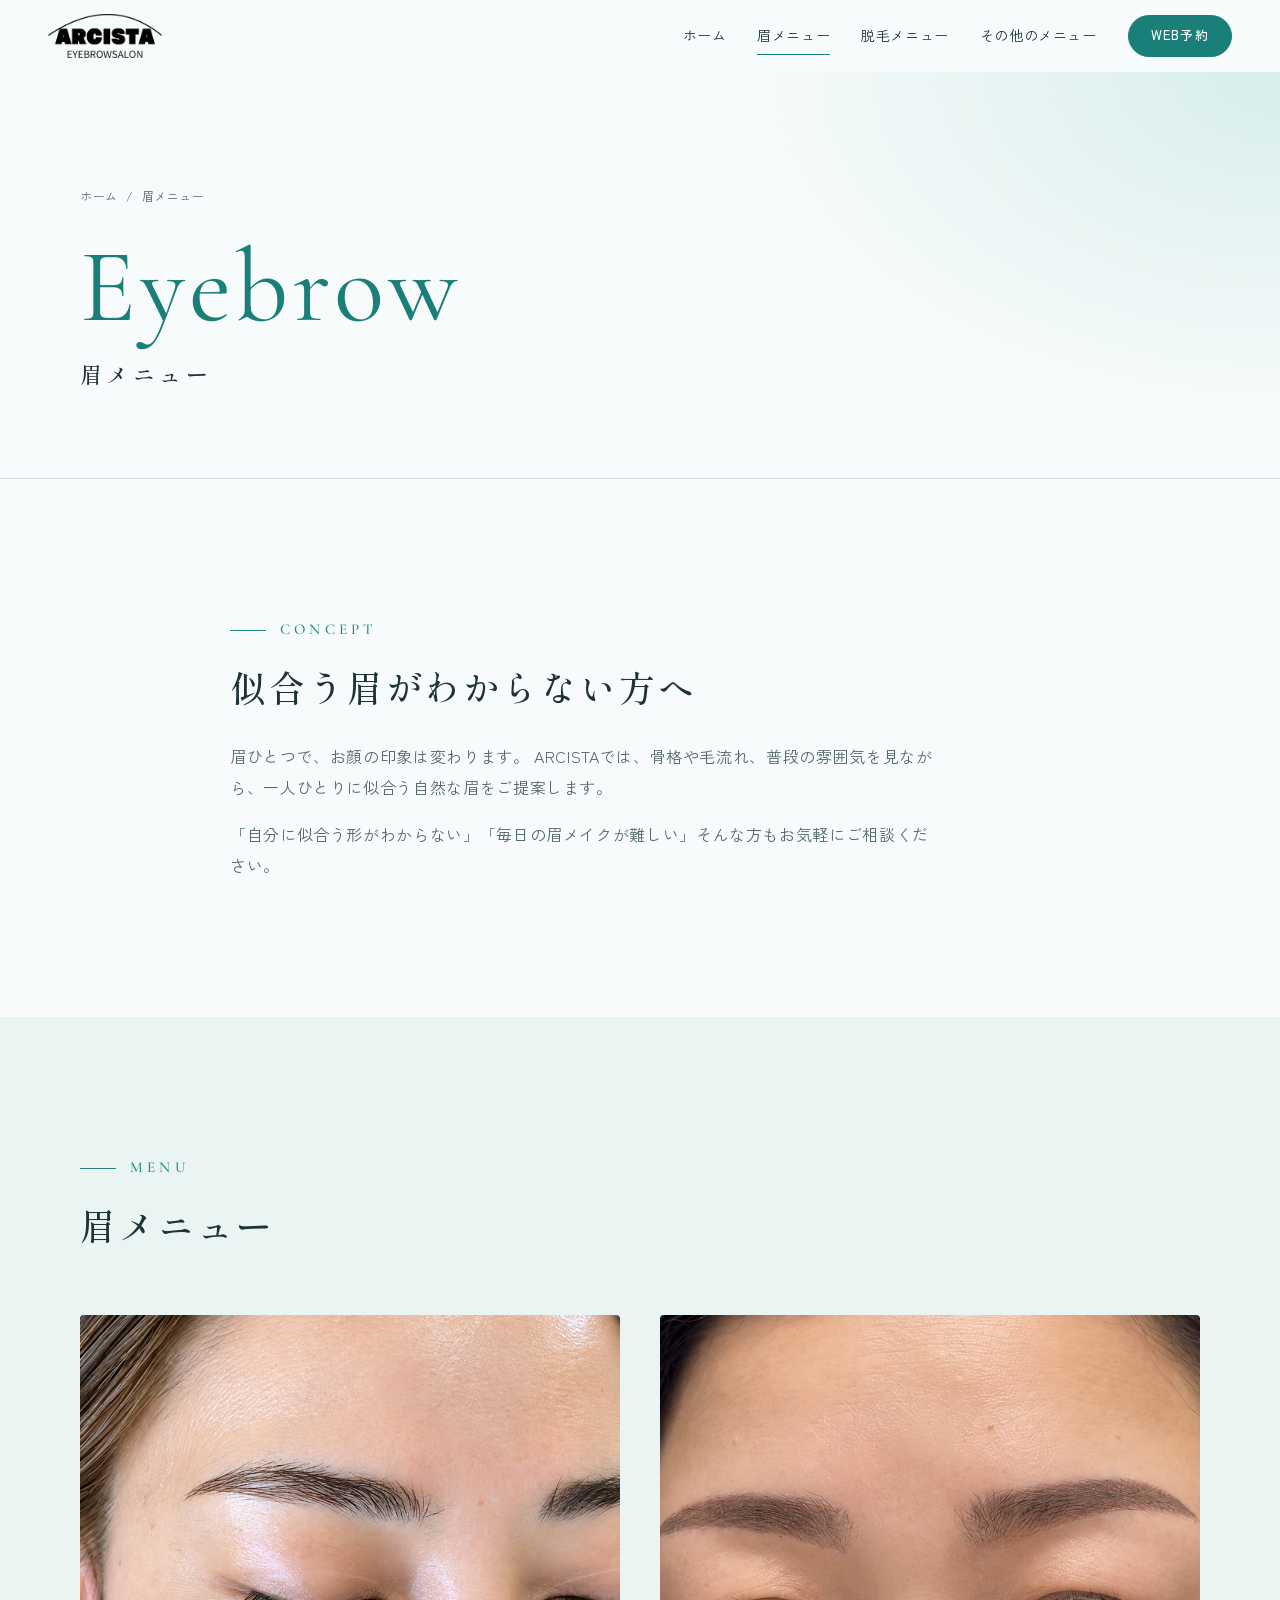
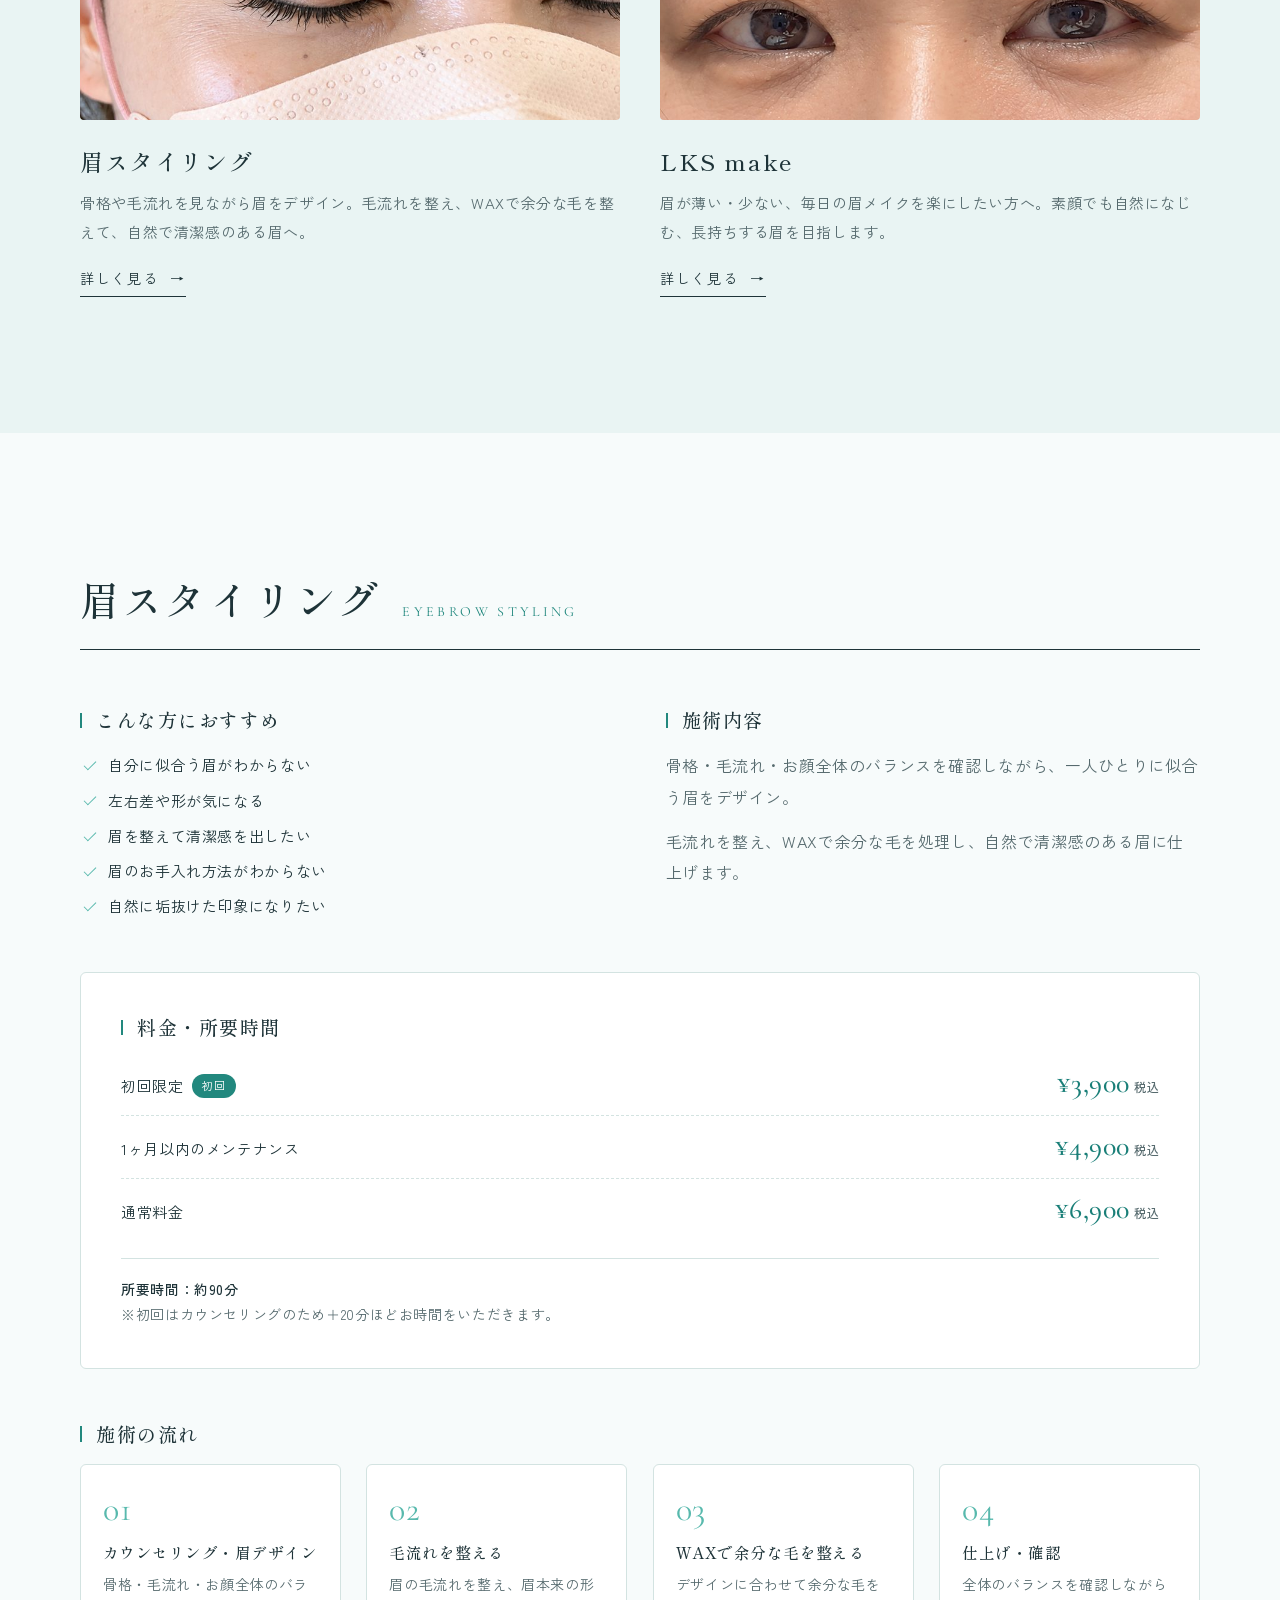
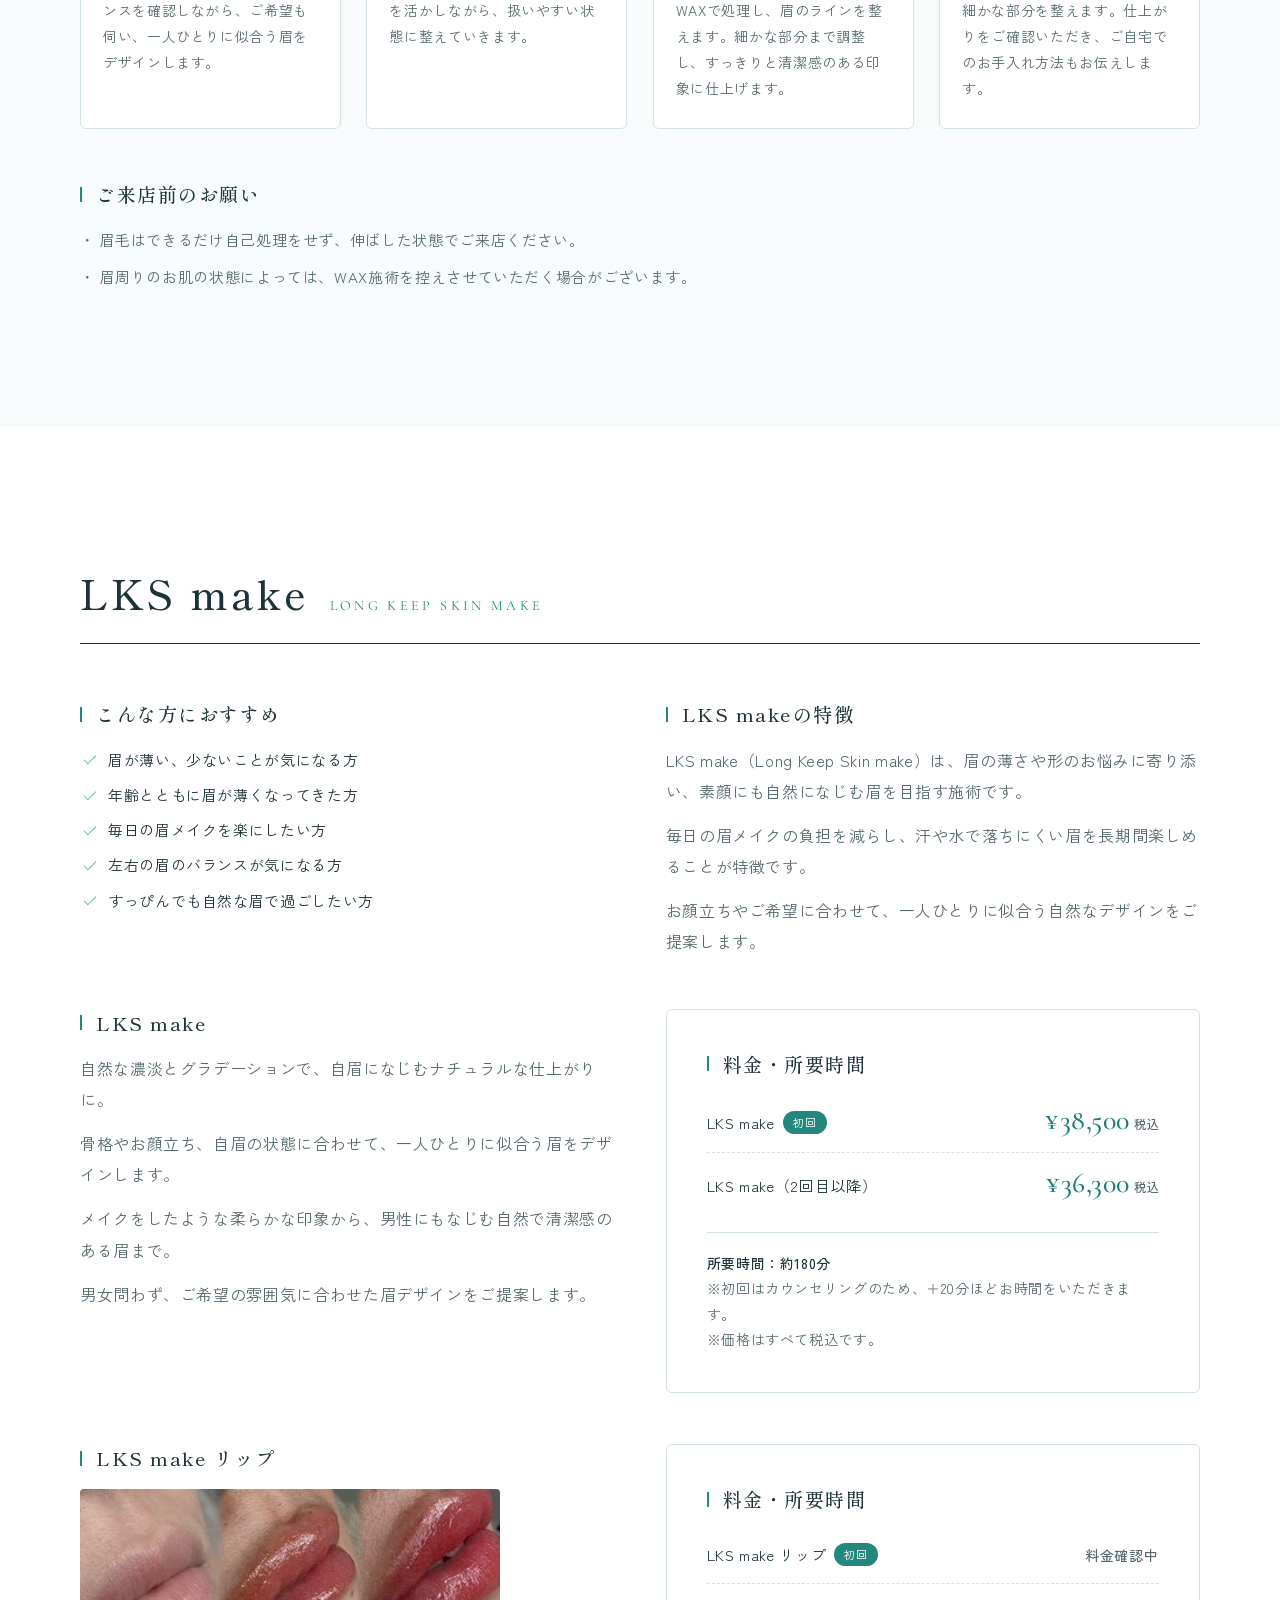
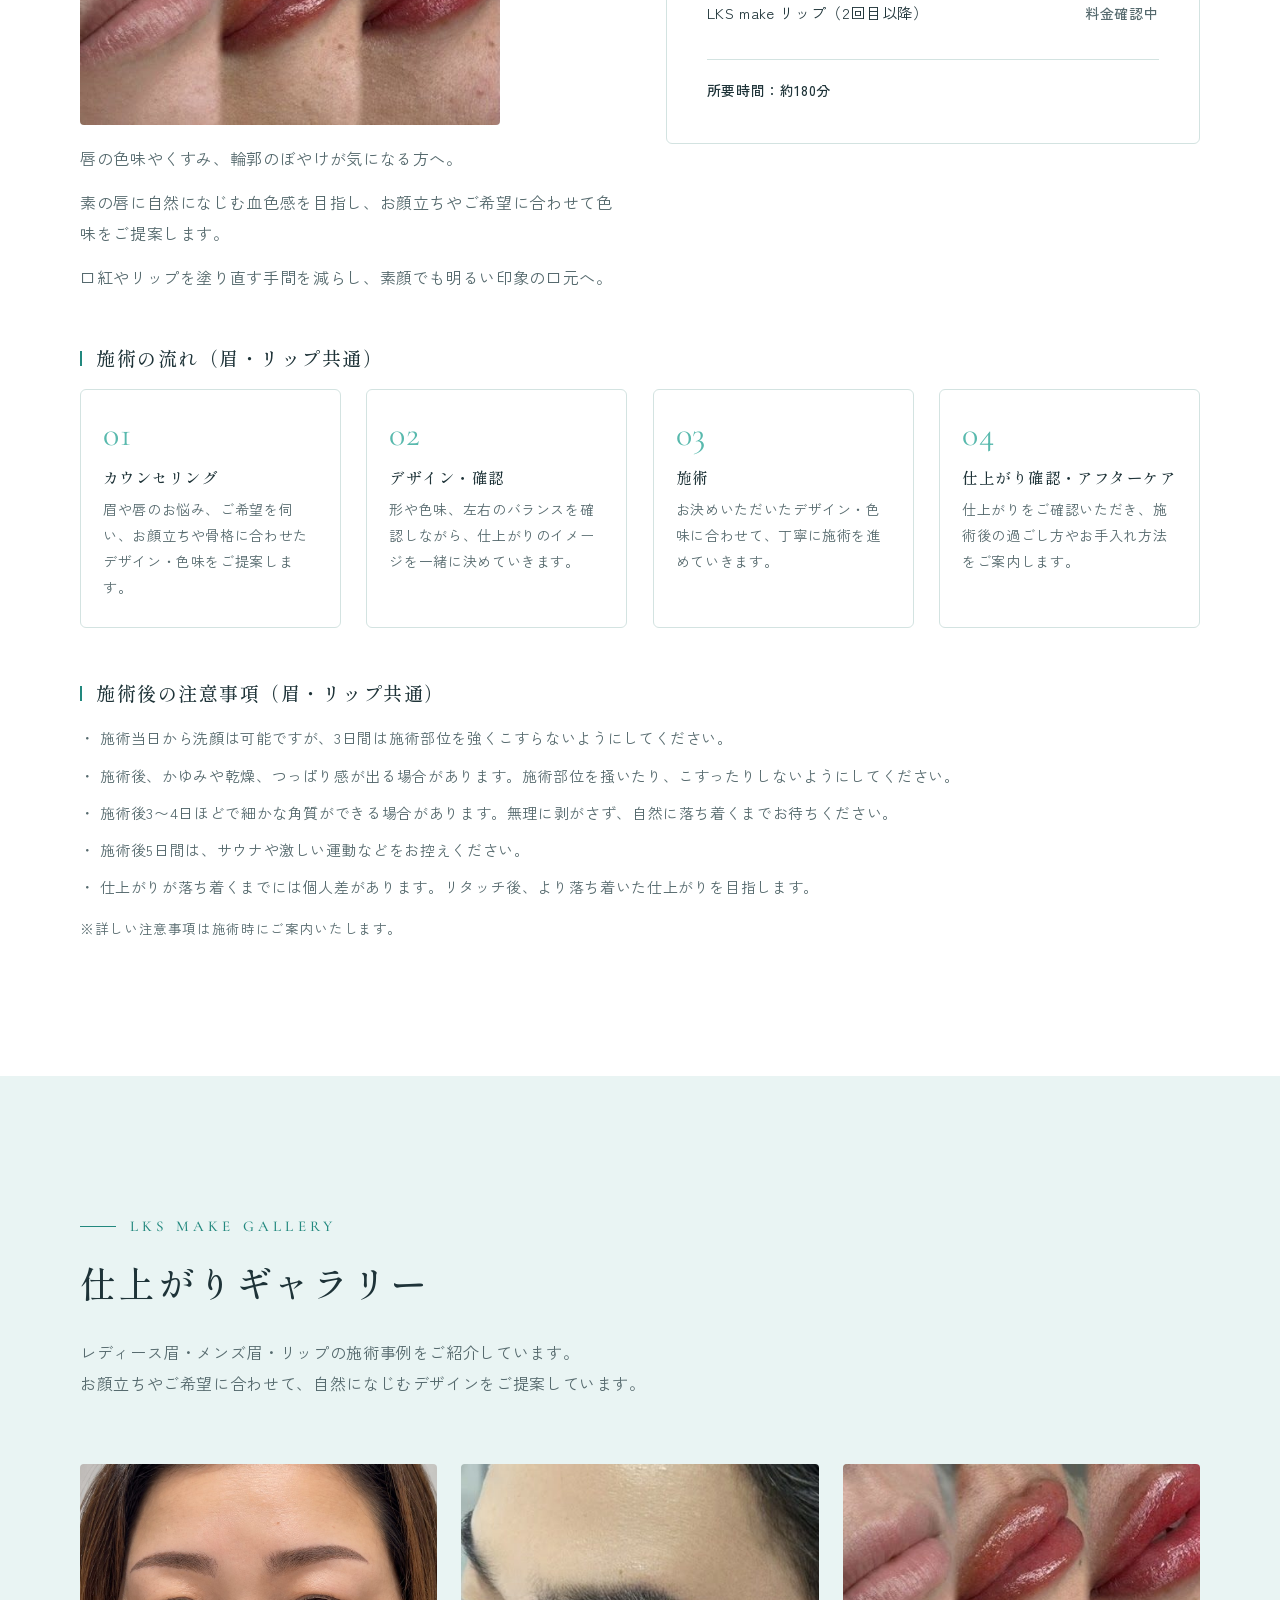
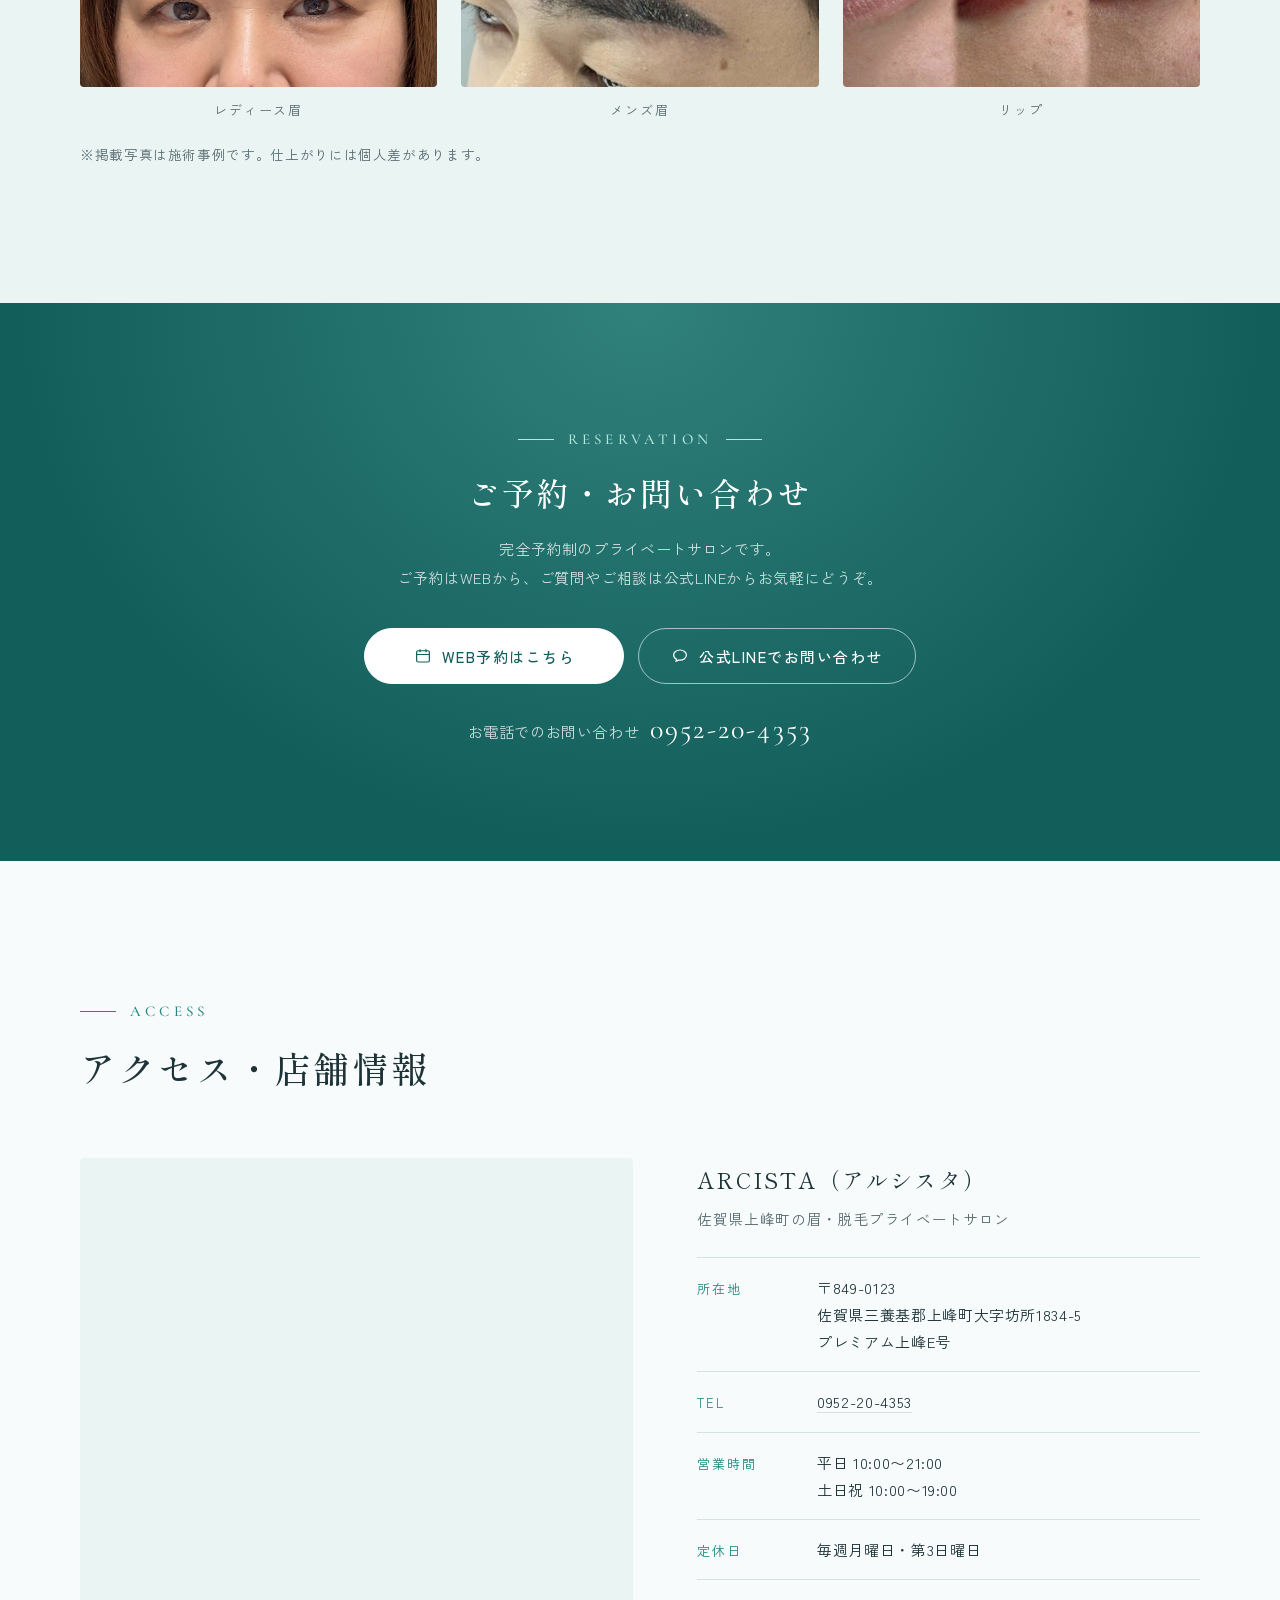
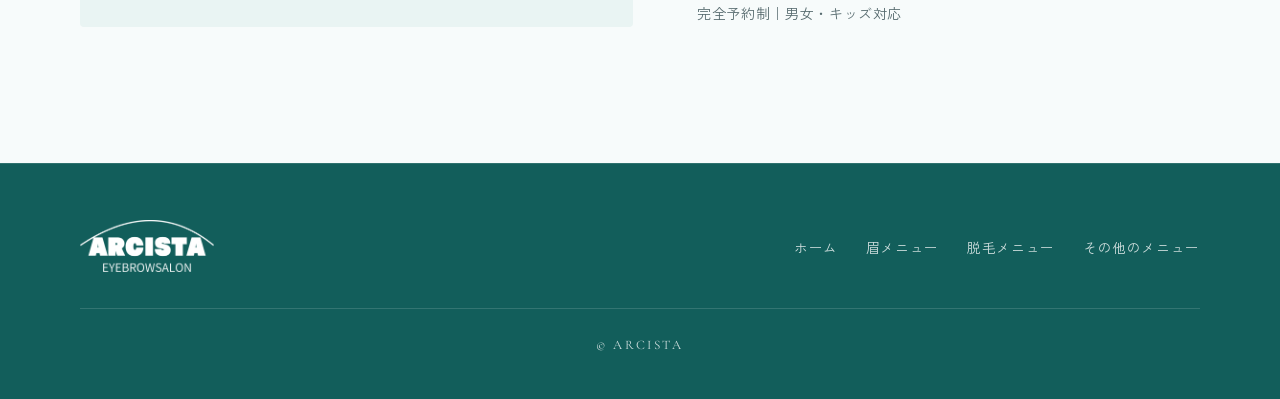
==== eyebrow.html @ 94c52ed8 "Reword the LKS make flow so it covers both brows and lips Co-Authored-By: Claude Fable 5.2 <noreply@" ====
<!DOCTYPE html>
<html lang="ja">
<head>
<meta charset="utf-8">
<meta name="viewport" content="width=device-width, initial-scale=1">
<title>眉メニュー｜ARCISTA（アルシスタ）佐賀県上峰町の眉毛サロン</title>
<meta name="description" content="ARCISTAの眉メニュー。骨格や毛流れを見ながらデザインする眉スタイリングと、素顔でも自然になじむLKS makeのご案内です。">
<meta property="og:type" content="website">
<meta property="og:site_name" content="ARCISTA（アルシスタ）">
<meta property="og:title" content="眉メニュー｜ARCISTA（アルシスタ）佐賀県上峰町の眉毛サロン">
<meta property="og:description" content="ARCISTAの眉メニュー。骨格や毛流れを見ながらデザインする眉スタイリングと、素顔でも自然になじむLKS makeのご案内です。">
<meta property="og:image" content="images/hero.jpg">
<meta name="format-detection" content="telephone=no">
<link rel="icon" href="images/favicon.png">
<link rel="apple-touch-icon" href="images/favicon.png">
<link rel="preconnect" href="https://fonts.googleapis.com">
<link rel="preconnect" href="https://fonts.gstatic.com" crossorigin>
<link href="https://fonts.googleapis.com/css2?family=Cormorant+Garamond:wght@400;500&family=Shippori+Mincho:wght@400;500;600&family=Zen+Kaku+Gothic+New:wght@400;500&display=swap" rel="stylesheet">
<link rel="stylesheet" href="css/style.css">
<script>document.documentElement.classList.add('js');</script>
</head>
<body>
<a class="skip" href="#main">本文へスキップ</a>

<header class="site-header">
  <div class="site-header__inner">
    <a class="brand" href="index.html" aria-label="ARCISTA ホーム"><img src="images/logo.png" alt="ARCISTA EYEBROW SALON" width="560" height="217"></a>
    <button class="nav-toggle" type="button" aria-controls="nav" aria-expanded="false" aria-label="メニューを開く"><span></span><span></span><span></span></button>
    <nav class="nav" id="nav" aria-label="メインメニュー">
      <ul class="nav__list">
        <li><a href="index.html">ホーム</a></li>
        <li><a href="eyebrow.html" aria-current="page">眉メニュー</a></li>
        <li><a href="hair-removal.html">脱毛メニュー</a></li>
        <li><a href="other.html">その他のメニュー</a></li>
      </ul>
      <a class="btn btn--small" href="https://script.google.com/macros/s/AKfycbzo8WbLZhx-qSW-HrhDWom1a6CaFW49QN_-avgwk0KfLUEtTzykRMLi_vt3BGddYbbs/exec" target="_blank" rel="noopener">WEB予約</a>
    </nav>
  </div>
</header>

<main id="main">
<section class="page-hero">
  <div class="wrap">
    <p class="crumbs"><a href="index.html">ホーム</a><span>/</span>眉メニュー</p>
    <p class="page-hero__en" aria-hidden="true">Eyebrow</p>
    <h1 class="page-hero__title">眉メニュー</h1>
  </div>
</section>

<section class="section" aria-labelledby="brow-intro">
  <div class="wrap wrap--narrow reveal">
    <p class="label">Concept</p>
    <h2 class="heading" id="brow-intro">似合う眉がわからない方へ</h2>
    <p class="lead">眉ひとつで、お顔の印象は変わります。 ARCISTAでは、骨格や毛流れ、普段の雰囲気を見ながら、一人ひとりに似合う自然な眉をご提案します。</p>
    <p class="lead">「自分に似合う形がわからない」「毎日の眉メイクが難しい」そんな方もお気軽にご相談ください。</p>
  </div>
</section>

<section class="section section--soft" aria-labelledby="brow-menu">
  <div class="wrap">
    <div class="section-head reveal">
      <p class="label">Menu</p>
      <h2 class="heading" id="brow-menu">眉メニュー</h2>
    </div>
    <div class="cards cards--2">
      <a class="card reveal" href="#styling">
        <div class="card__media"><img src="images/brow-styling.jpg" alt="眉スタイリングの仕上がり" width="1200" height="674" loading="lazy"></div>
        <div class="card__body">
          <h3 class="card__title">眉スタイリング</h3>
          <p class="card__text">骨格や毛流れを見ながら眉をデザイン。毛流れを整え、WAXで余分な毛を整えて、自然で清潔感のある眉へ。</p>
          <span class="text-link">詳しく見る</span>
        </div>
      </a>
      <a class="card reveal" href="#lks">
        <div class="card__media"><img src="images/brow-lks.jpg" alt="LKS makeの仕上がり" width="1200" height="674" loading="lazy"></div>
        <div class="card__body">
          <h3 class="card__title">LKS make</h3>
          <p class="card__text">眉が薄い・少ない、毎日の眉メイクを楽にしたい方へ。素顔でも自然になじむ、長持ちする眉を目指します。</p>
          <span class="text-link">詳しく見る</span>
        </div>
      </a>
    </div>
  </div>
</section>

<section class="section menu-block" id="styling" aria-labelledby="styling-title">
  <div class="wrap">
    <div class="menu-title reveal"><h2 id="styling-title">眉スタイリング</h2><p>Eyebrow Styling</p></div>
    <div class="detail-grid">
      <div class="detail reveal">
        <h3>こんな方におすすめ</h3>
        <ul class="checks">
          <li>自分に似合う眉がわからない</li>
          <li>左右差や形が気になる</li>
          <li>眉を整えて清潔感を出したい</li>
          <li>眉のお手入れ方法がわからない</li>
          <li>自然に垢抜けた印象になりたい</li>
        </ul>
      </div>
      <div class="detail reveal">
        <h3>施術内容</h3>
        <p>骨格・毛流れ・お顔全体のバランスを確認しながら、一人ひとりに似合う眉をデザイン。</p>
        <p>毛流れを整え、WAXで余分な毛を処理し、自然で清潔感のある眉に仕上げます。</p>
      </div>
      <div class="detail detail--full reveal">
        <div class="price-card">
          <h3>料金・所要時間</h3>
          <dl class="prices">
            <div><dt>初回限定<span class="badge">初回</span></dt><dd>¥3,900<small>税込</small></dd></div>
            <div><dt>1ヶ月以内のメンテナンス</dt><dd>¥4,900<small>税込</small></dd></div>
            <div><dt>通常料金</dt><dd>¥6,900<small>税込</small></dd></div>
          </dl>
          <p class="price-meta"><strong>所要時間：約90分</strong><br>※初回はカウンセリングのため＋20分ほどお時間をいただきます。</p>
        </div>
      </div>
      <div class="detail detail--full reveal">
        <h3>施術の流れ</h3>
      <ol class="steps">
        <li><h4>カウンセリング・眉デザイン</h4><p>骨格・毛流れ・お顔全体のバランスを確認しながら、ご希望も伺い、一人ひとりに似合う眉をデザインします。</p></li>
        <li><h4>毛流れを整える</h4><p>眉の毛流れを整え、眉本来の形を活かしながら、扱いやすい状態に整えていきます。</p></li>
        <li><h4>WAXで余分な毛を整える</h4><p>デザインに合わせて余分な毛をWAXで処理し、眉のラインを整えます。細かな部分まで調整し、すっきりと清潔感のある印象に仕上げます。</p></li>
        <li><h4>仕上げ・確認</h4><p>全体のバランスを確認しながら細かな部分を整えます。仕上がりをご確認いただき、ご自宅でのお手入れ方法もお伝えします。</p></li>
      </ol>
      </div>
      <div class="detail detail--full reveal">
        <h3>ご来店前のお願い</h3>
        <ul class="note-list">
          <li>眉毛はできるだけ自己処理をせず、伸ばした状態でご来店ください。</li>
          <li>眉周りのお肌の状態によっては、WAX施術を控えさせていただく場合がございます。</li>
        </ul>
      </div>
    </div>
  </div>
</section>

<section class="section section--surface menu-block" id="lks" aria-labelledby="lks-title">
  <div class="wrap">
    <div class="menu-title reveal"><h2 id="lks-title">LKS make</h2><p>Long Keep Skin make</p></div>
    <div class="detail-grid">
      <div class="detail reveal">
        <h3>こんな方におすすめ</h3>
        <ul class="checks">
          <li>眉が薄い、少ないことが気になる方</li>
          <li>年齢とともに眉が薄くなってきた方</li>
          <li>毎日の眉メイクを楽にしたい方</li>
          <li>左右の眉のバランスが気になる方</li>
          <li>すっぴんでも自然な眉で過ごしたい方</li>
        </ul>
      </div>
      <div class="detail reveal">
        <h3>LKS makeの特徴</h3>
        <p>LKS make（Long Keep Skin make）は、眉の薄さや形のお悩みに寄り添い、素顔にも自然になじむ眉を目指す施術です。</p>
        <p>毎日の眉メイクの負担を減らし、汗や水で落ちにくい眉を長期間楽しめることが特徴です。</p>
        <p>お顔立ちやご希望に合わせて、一人ひとりに似合う自然なデザインをご提案します。</p>
      </div>
      <div class="detail reveal">
        <h3>LKS make</h3>
        <p>自然な濃淡とグラデーションで、自眉になじむナチュラルな仕上がりに。</p>
        <p>骨格やお顔立ち、自眉の状態に合わせて、一人ひとりに似合う眉をデザインします。</p>
        <p>メイクをしたような柔らかな印象から、男性にもなじむ自然で清潔感のある眉まで。</p>
        <p>男女問わず、ご希望の雰囲気に合わせた眉デザインをご提案します。</p>
      </div>
      <div class="detail reveal">
        <div class="price-card">
          <h3>料金・所要時間</h3>
          <dl class="prices">
            <div><dt>LKS make<span class="badge">初回</span></dt><dd>¥38,500<small>税込</small></dd></div>
            <div><dt>LKS make（2回目以降）</dt><dd>¥36,300<small>税込</small></dd></div>
          </dl>
          <p class="price-meta"><strong>所要時間：約180分</strong><br>※初回はカウンセリングのため、＋20分ほどお時間をいただきます。<br>※価格はすべて税込です。</p>
        </div>
      </div>
      <div class="detail reveal" id="lip">
        <h3>LKS make リップ</h3>
        <div class="frame lip-photo"><img src="images/gallery-lip.jpg" alt="LKS make リップの施術事例" width="480" height="270" loading="lazy"></div>
        <p>唇の色味やくすみ、輪郭のぼやけが気になる方へ。</p>
        <p>素の唇に自然になじむ血色感を目指し、お顔立ちやご希望に合わせて色味をご提案します。</p>
        <p>口紅やリップを塗り直す手間を減らし、素顔でも明るい印象の口元へ。</p>
      </div>
      <div class="detail reveal">
        <div class="price-card">
          <h3>料金・所要時間</h3>
          <dl class="prices">
            <div><dt>LKS make リップ<span class="badge">初回</span></dt><dd class="tbd">料金確認中</dd></div>
            <div><dt>LKS make リップ（2回目以降）</dt><dd class="tbd">料金確認中</dd></div>
          </dl>
          <p class="price-meta"><strong>所要時間：約180分</strong></p>
        </div>
      </div>
      <div class="detail detail--full reveal">
        <h3>施術の流れ（眉・リップ共通）</h3>
      <ol class="steps">
        <li><h4>カウンセリング</h4><p>眉や唇のお悩み、ご希望を伺い、お顔立ちや骨格に合わせたデザイン・色味をご提案します。</p></li>
        <li><h4>デザイン・確認</h4><p>形や色味、左右のバランスを確認しながら、仕上がりのイメージを一緒に決めていきます。</p></li>
        <li><h4>施術</h4><p>お決めいただいたデザイン・色味に合わせて、丁寧に施術を進めていきます。</p></li>
        <li><h4>仕上がり確認・アフターケア</h4><p>仕上がりをご確認いただき、施術後の過ごし方やお手入れ方法をご案内します。</p></li>
      </ol>
      </div>
      <div class="detail detail--full reveal">
        <h3>施術後の注意事項（眉・リップ共通）</h3>
        <ul class="note-list">
          <li>施術当日から洗顔は可能ですが、3日間は施術部位を強くこすらないようにしてください。</li>
          <li>施術後、かゆみや乾燥、つっぱり感が出る場合があります。施術部位を掻いたり、こすったりしないようにしてください。</li>
          <li>施術後3〜4日ほどで細かな角質ができる場合があります。無理に剥がさず、自然に落ち着くまでお待ちください。</li>
          <li>施術後5日間は、サウナや激しい運動などをお控えください。</li>
          <li>仕上がりが落ち着くまでには個人差があります。リタッチ後、より落ち着いた仕上がりを目指します。</li>
        </ul>
        <p class="note" style="margin-top:14px">※詳しい注意事項は施術時にご案内いたします。</p>
      </div>
    </div>
  </div>
</section>

<section class="section section--soft" aria-labelledby="gallery-title">
  <div class="wrap">
    <div class="section-head reveal">
      <p class="label">LKS make Gallery</p>
      <h2 class="heading" id="gallery-title">仕上がりギャラリー</h2>
      <p class="lead">レディース眉・メンズ眉・リップの施術事例をご紹介しています。<br>お顔立ちやご希望に合わせて、自然になじむデザインをご提案しています。</p>
    </div>
    <div class="gallery reveal">
      <figure><div class="frame"><img src="images/gallery-ladies.jpg" alt="レディース眉の施術事例" width="1200" height="675" loading="lazy"></div><figcaption>レディース眉</figcaption></figure>
      <figure><div class="frame"><img src="images/gallery-mens.jpg" alt="メンズ眉の施術事例" width="480" height="270" loading="lazy"></div><figcaption>メンズ眉</figcaption></figure>
      <figure><div class="frame"><img src="images/gallery-lip.jpg" alt="リップの施術事例" width="480" height="270" loading="lazy"></div><figcaption>リップ</figcaption></figure>
    </div>
    <p class="note reveal" style="margin-top:20px">※掲載写真は施術事例です。仕上がりには個人差があります。</p>
  </div>
</section>

<section class="cta" aria-labelledby="cta-title">
  <div class="wrap reveal">
    <p class="label">Reservation</p>
    <h2 id="cta-title">ご予約・お問い合わせ</h2>
    <p>完全予約制のプライベートサロンです。<br>ご予約はWEBから、ご質問やご相談は公式LINEからお気軽にどうぞ。</p>
    <div class="btn-row">
      <a class="btn btn--light" href="https://script.google.com/macros/s/AKfycbzo8WbLZhx-qSW-HrhDWom1a6CaFW49QN_-avgwk0KfLUEtTzykRMLi_vt3BGddYbbs/exec" target="_blank" rel="noopener"><svg viewBox="0 0 24 24" fill="none" stroke="currentColor" stroke-width="1.6" aria-hidden="true"><rect x="3.5" y="5" width="17" height="15" rx="2"/><path d="M3.5 10h17M8 3v4M16 3v4"/></svg>WEB予約はこちら</a>
      <a class="btn btn--outline-light" href="https://line.me/R/ti/p/@804rrtrj" target="_blank" rel="noopener"><svg viewBox="0 0 24 24" fill="none" stroke="currentColor" stroke-width="1.6" aria-hidden="true"><path d="M12 4c-4.7 0-8.5 3-8.5 6.8 0 2.4 1.5 4.5 3.9 5.7-.2.8-.6 2-.7 2.4 0 0 2.3-.6 3.6-1.5.6.1 1.1.2 1.7.2 4.7 0 8.5-3 8.5-6.8S16.7 4 12 4z"/></svg>公式LINEでお問い合わせ</a>
    </div>
    <p class="cta__tel">お電話でのお問い合わせ<a href="tel:0952204353">0952-20-4353</a></p>
  </div>
</section>

<section class="section" id="access" aria-labelledby="access-title">
  <div class="wrap">
    <div class="section-head reveal">
      <p class="label">Access</p>
      <h2 class="heading" id="access-title">アクセス・店舗情報</h2>
    </div>
    <div class="access">
      <div class="access__map reveal">
        <iframe title="ARCISTAの地図" loading="lazy" referrerpolicy="no-referrer-when-downgrade" src="https://maps.google.com/maps?hl=ja&amp;q=33.32833,130.421564&amp;z=17&amp;output=embed"></iframe>
      </div>
      <div class="reveal">
        <p class="access__name">ARCISTA（アルシスタ）</p>
        <p class="access__desc">佐賀県上峰町の眉・脱毛プライベートサロン</p>
        <dl class="info">
          <div><dt>所在地</dt><dd>〒849-0123<br><span class="nb">佐賀県三養基郡上峰町</span><span class="nb">大字坊所1834-5</span><br>プレミアム上峰E号</dd></div>
          <div><dt>TEL</dt><dd><a href="tel:0952204353">0952-20-4353</a></dd></div>
          <div><dt>営業時間</dt><dd>平日 10:00〜21:00<br>土日祝 10:00〜19:00</dd></div>
          <div><dt>定休日</dt><dd>毎週月曜日・第3日曜日</dd></div>
        </dl>
        <p class="access__foot">完全予約制｜男女・キッズ対応</p>
      </div>
    </div>
  </div>
</section>
</main>

<footer class="site-footer">
  <div class="wrap">
    <div class="site-footer__inner">
      <a href="index.html" aria-label="ARCISTA ホーム"><img src="images/logo.png" alt="ARCISTA EYEBROW SALON" width="560" height="217" loading="lazy"></a>
      <nav aria-label="フッターメニュー">
        <ul>
          <li><a href="index.html">ホーム</a></li>
          <li><a href="eyebrow.html" aria-current="page">眉メニュー</a></li>
          <li><a href="hair-removal.html">脱毛メニュー</a></li>
          <li><a href="other.html">その他のメニュー</a></li>
        </ul>
      </nav>
    </div>
    <p class="copyright">© ARCISTA</p>
  </div>
</footer>

<div class="fixed-bar">
  <a href="https://script.google.com/macros/s/AKfycbzo8WbLZhx-qSW-HrhDWom1a6CaFW49QN_-avgwk0KfLUEtTzykRMLi_vt3BGddYbbs/exec" target="_blank" rel="noopener"><svg viewBox="0 0 24 24" fill="none" stroke="currentColor" stroke-width="1.6" aria-hidden="true"><rect x="3.5" y="5" width="17" height="15" rx="2"/><path d="M3.5 10h17M8 3v4M16 3v4"/></svg>WEB予約</a>
  <a href="https://line.me/R/ti/p/@804rrtrj" target="_blank" rel="noopener"><svg viewBox="0 0 24 24" fill="none" stroke="currentColor" stroke-width="1.6" aria-hidden="true"><path d="M12 4c-4.7 0-8.5 3-8.5 6.8 0 2.4 1.5 4.5 3.9 5.7-.2.8-.6 2-.7 2.4 0 0 2.3-.6 3.6-1.5.6.1 1.1.2 1.7.2 4.7 0 8.5-3 8.5-6.8S16.7 4 12 4z"/></svg>LINE相談</a>
  <a href="tel:0952204353" aria-label="電話をかける 0952-20-4353"><svg viewBox="0 0 24 24" fill="none" stroke="currentColor" stroke-width="1.6" aria-hidden="true"><path d="M6.5 3.5h3l1.5 4-2 1.5a12 12 0 0 0 6 6l1.5-2 4 1.5v3a2 2 0 0 1-2 2A16 16 0 0 1 4.5 5.5a2 2 0 0 1 2-2z"/></svg></a>
</div>

<script src="js/main.js"></script>
</body>
</html>
---- css/style.css ----
/* ==========================================================
   ARCISTA — site stylesheet
   ========================================================== */

:root {
  --bg: #f7fbfb;
  --bg-soft: #e9f4f3;
  --surface: #ffffff;
  --ink: #1e3338;
  --ink-soft: #566a6e;
  --line: #d3e3e1;
  --green: #1a7f78;
  --green-deep: #125e5b;
  --sage: #58b9ad;
  --sage-soft: #dbf0ec;
  --gold: #22887e;
  --line-green: #06c755;

  --serif: "Shippori Mincho", "Hiragino Mincho ProN", "Yu Mincho", "YuMincho", serif;
  --sans: "Zen Kaku Gothic New", "Hiragino Kaku Gothic ProN", "Hiragino Sans", "Yu Gothic", "Meiryo", sans-serif;
  --latin: "Cormorant Garamond", "Shippori Mincho", "Times New Roman", serif;

  --wrap: 1120px;
  --gutter: clamp(20px, 5vw, 48px);
  --section: clamp(72px, 11vw, 136px);
  --header-h: 72px;
}

*,
*::before,
*::after { box-sizing: border-box; }

html { scroll-behavior: smooth; scroll-padding-top: calc(var(--header-h) + 16px); }

body {
  margin: 0;
  background: var(--bg);
  color: var(--ink);
  font-family: var(--sans);
  font-size: 16px;
  line-height: 1.95;
  letter-spacing: 0.04em;
  -webkit-font-smoothing: antialiased;
  overflow-wrap: anywhere;
}

img { display: block; max-width: 100%; height: auto; }
a { color: inherit; }
h1, h2, h3, h4, p, ul, ol, dl, dd, figure { margin: 0; }
ul, ol { padding: 0; list-style: none; }

h1, h2, h3, h4 {
  font-family: var(--serif);
  font-weight: 500;
  line-height: 1.5;
  letter-spacing: 0.08em;
}

.wrap { width: min(100% - var(--gutter) * 2, var(--wrap)); margin-inline: auto; }
.wrap--narrow { --wrap: 820px; }
.nb { display: inline-block; }

.skip {
  position: absolute; left: 12px; top: -60px; z-index: 100;
  background: var(--green); color: #fff; padding: 8px 16px; border-radius: 4px;
}
.skip:focus { top: 12px; }

:focus-visible { outline: 2px solid var(--gold); outline-offset: 3px; }

/* ---------- Header ---------- */

.site-header {
  position: sticky; top: 0; z-index: 50;
  height: var(--header-h);
  background: rgba(247, 251, 251, 0.92);
  backdrop-filter: blur(12px);
  -webkit-backdrop-filter: blur(12px);
  border-bottom: 1px solid transparent;
  transition: border-color 0.3s;
}
.site-header.is-scrolled { border-bottom-color: var(--line); }

.site-header__inner {
  height: 100%;
  display: flex; align-items: center; justify-content: space-between; gap: 24px;
  width: min(100% - var(--gutter) * 2, 1280px); margin-inline: auto;
}

.brand { display: block; flex: none; }
.brand img { height: 44px; width: auto; }

.nav { display: flex; align-items: center; gap: clamp(16px, 2.4vw, 36px); }
.nav__list { display: flex; gap: clamp(16px, 2.4vw, 36px); }
.nav__list a {
  position: relative; display: block; padding: 6px 0;
  font-size: 14px; text-decoration: none; white-space: nowrap;
}
.nav__list a::after {
  content: ""; position: absolute; left: 0; right: 0; bottom: 0; height: 1px;
  background: var(--green); transform: scaleX(0); transform-origin: left;
  transition: transform 0.3s;
}
.nav__list a:hover::after,
.nav__list a[aria-current="page"]::after { transform: scaleX(1); }

.nav-toggle {
  display: none; width: 44px; height: 44px; padding: 0;
  background: none; border: 0; cursor: pointer; position: relative;
}
.nav-toggle span {
  position: absolute; left: 10px; right: 10px; height: 1.5px; background: var(--ink);
  transition: transform 0.3s, top 0.3s, opacity 0.3s;
}
.nav-toggle span:nth-child(1) { top: 15px; }
.nav-toggle span:nth-child(2) { top: 21px; }
.nav-toggle span:nth-child(3) { top: 27px; }
.nav-toggle[aria-expanded="true"] span:nth-child(1) { top: 21px; transform: rotate(45deg); }
.nav-toggle[aria-expanded="true"] span:nth-child(2) { opacity: 0; }
.nav-toggle[aria-expanded="true"] span:nth-child(3) { top: 21px; transform: rotate(-45deg); }

/* ---------- Buttons ---------- */

.btn {
  display: inline-flex; align-items: center; justify-content: center; gap: 10px;
  min-height: 56px; padding: 12px 32px;
  border: 1px solid var(--green); border-radius: 999px;
  background: var(--green); color: #fff;
  font-family: var(--sans); font-size: 15px; font-weight: 500; letter-spacing: 0.1em;
  text-decoration: none; text-align: center; line-height: 1.4;
  transition: background 0.25s, color 0.25s, border-color 0.25s, transform 0.25s;
}
.btn:hover { background: var(--green-deep); border-color: var(--green-deep); transform: translateY(-2px); }
.btn--ghost { background: transparent; color: var(--green); }
.btn--ghost:hover { background: var(--green); color: #fff; }
.btn--light { background: #fff; border-color: #fff; color: var(--green-deep); }
.btn--light:hover { background: var(--sage-soft); border-color: var(--sage-soft); }
.btn--outline-light { background: transparent; border-color: rgba(255, 255, 255, 0.6); color: #fff; }
.btn--outline-light:hover { background: #fff; border-color: #fff; color: var(--green-deep); }
.btn--small { min-height: 42px; padding: 8px 22px; font-size: 13px; }
.btn svg { width: 18px; height: 18px; flex: none; }

.btn-row { display: flex; flex-wrap: wrap; gap: 14px; }

.text-link {
  display: inline-flex; align-items: center; gap: 12px;
  font-size: 14px; letter-spacing: 0.12em; text-decoration: none;
  padding-bottom: 4px; border-bottom: 1px solid currentColor;
}
.text-link::after { content: "→"; transition: transform 0.25s; }
a:hover > .text-link::after,
.text-link:hover::after { transform: translateX(5px); }

/* ---------- Section basics ---------- */

.section { padding-block: var(--section); }
.section--soft { background: var(--bg-soft); }
.section--surface { background: var(--surface); }
.section--tight-top { padding-top: 0; }

.label {
  display: flex; align-items: center; gap: 14px;
  font-family: var(--latin); font-size: 15px; font-weight: 500;
  letter-spacing: 0.28em; text-transform: uppercase; color: var(--gold);
  margin-bottom: 14px;
}
.label::before { content: ""; width: 36px; height: 1px; background: currentColor; }

.heading { font-size: clamp(24px, 3.6vw, 36px); }
.heading + .lead { margin-top: 28px; }
.lead { color: var(--ink-soft); max-width: 44em; }
.lead + .lead { margin-top: 1em; }

.section-head { margin-bottom: clamp(36px, 6vw, 64px); }
.section-head--center { text-align: center; }
.section-head--center .label { justify-content: center; }
.section-head--center .label::after { content: ""; width: 36px; height: 1px; background: currentColor; }
.section-head--center .lead { margin-inline: auto; }

.arch { border-radius: 4px; overflow: hidden; }
.arch img, .frame img { width: 100%; height: 100%; object-fit: cover; }
.frame { border-radius: 4px; overflow: hidden; }

/* ---------- Home hero ---------- */

.hero { padding-block: clamp(40px, 7vw, 88px) var(--section); overflow: hidden; }
.hero__inner {
  display: grid; grid-template-columns: 1.05fr 0.95fr; align-items: center;
  gap: clamp(32px, 6vw, 88px);
}
.hero__title { font-size: clamp(28px, 3.6vw, 46px); line-height: 1.6; letter-spacing: 0.08em; }
.hero__title span { display: block; white-space: nowrap; }
.hero__sub { margin-top: 28px; color: var(--ink-soft); max-width: 30em; }
.hero__tags { display: flex; flex-wrap: wrap; gap: 8px; margin-top: 28px; }
.hero__tags li {
  font-size: 12.5px; padding: 4px 14px; border: 1px solid var(--line);
  border-radius: 999px; background: var(--surface); color: var(--ink-soft);
}
.hero .btn-row { margin-top: 36px; }
.hero__visual { position: relative; }
.hero__visual .arch { aspect-ratio: 4 / 5; }
.hero__visual::before {
  content: ""; position: absolute; inset: -18px -18px 18px 18px; z-index: -1;
  border: 1px solid var(--sage); border-radius: 4px; opacity: 0.7;
}
.hero__caption {
  position: absolute; left: -28px; bottom: 36px;
  writing-mode: vertical-rl; font-family: var(--latin); font-size: 13px;
  letter-spacing: 0.3em; color: var(--ink-soft); text-transform: uppercase;
}

/* ---------- Page hero (sub pages) ---------- */

.page-hero {
  padding-block: clamp(56px, 9vw, 112px) clamp(48px, 7vw, 88px);
  border-bottom: 1px solid var(--line);
  background:
    radial-gradient(60% 120% at 100% 0%, rgba(88, 185, 173, 0.2), transparent 70%),
    var(--bg);
}
.page-hero__en {
  font-family: var(--latin); font-size: clamp(44px, 9vw, 104px); font-weight: 400;
  line-height: 1; letter-spacing: 0.04em; color: var(--green);
}
.page-hero__title { margin-top: 18px; font-size: clamp(18px, 2.4vw, 22px); letter-spacing: 0.2em; }
.page-hero__lead { margin-top: 28px; color: var(--ink-soft); max-width: 42em; }

.crumbs { font-size: 12px; color: var(--ink-soft); margin-bottom: 28px; }
.crumbs a { text-decoration: none; }
.crumbs a:hover { text-decoration: underline; }
.crumbs span { margin-inline: 8px; }

/* ---------- Split layout ---------- */

.split {
  display: grid; grid-template-columns: 1fr 1fr; align-items: center;
  gap: clamp(32px, 6vw, 80px);
}
.split--reverse > :first-child { order: 2; }
.split__media { aspect-ratio: 4 / 3; }
.split__media.arch { aspect-ratio: 4 / 5; max-width: 440px; width: 100%; margin-inline: auto; }

/* ---------- Cards ---------- */

.cards { display: grid; gap: clamp(24px, 3.5vw, 40px); }
.cards--2 { grid-template-columns: repeat(2, 1fr); }
.cards--3 { grid-template-columns: repeat(3, 1fr); }

.card { display: flex; flex-direction: column; text-decoration: none; }
.card__media { aspect-ratio: 4 / 3; overflow: hidden; border-radius: 4px; background: var(--bg-soft); }
.card__media--arch { aspect-ratio: 4 / 5; }
.card__media--square { aspect-ratio: 1; }
.card__media img { width: 100%; height: 100%; object-fit: cover; transition: transform 0.8s cubic-bezier(0.2, 0.7, 0.2, 1); }
a.card:hover .card__media img { transform: scale(1.05); }
.card__body { padding-top: 22px; display: flex; flex-direction: column; flex: 1; }
.card__num { font-family: var(--latin); font-size: 15px; letter-spacing: 0.2em; color: var(--gold); }
.card__title { font-size: clamp(19px, 2.2vw, 23px); margin-top: 2px; }
.card__text { margin-top: 10px; color: var(--ink-soft); font-size: 15px; }
.card__body .text-link { margin-top: 18px; align-self: flex-start; }

.checks { margin-top: 14px; display: grid; gap: 6px; }
.checks li { position: relative; padding-left: 28px; font-size: 15px; }
.checks li::before {
  content: ""; position: absolute; left: 4px; top: 0.72em;
  width: 12px; height: 6px; border-left: 1.5px solid var(--sage); border-bottom: 1.5px solid var(--sage);
  transform: rotate(-45deg);
}

/* ---------- Feature list (reasons) ---------- */

.features { display: grid; gap: 0; border-top: 1px solid var(--line); }
.feature {
  display: grid; grid-template-columns: 96px 1fr; gap: clamp(16px, 3vw, 40px);
  padding-block: clamp(28px, 4vw, 44px); border-bottom: 1px solid var(--line);
}
.feature__num { font-family: var(--latin); font-size: clamp(40px, 5vw, 56px); line-height: 1; color: var(--sage); }
.feature__title { font-size: clamp(18px, 2.2vw, 22px); }
.feature__text { margin-top: 10px; color: var(--ink-soft); }

/* ---------- Menu detail blocks ---------- */

.menu-block { scroll-margin-top: calc(var(--header-h) + 16px); }
.menu-title { display: flex; align-items: baseline; flex-wrap: wrap; gap: 6px 20px; padding-bottom: 20px; border-bottom: 1px solid var(--ink); margin-bottom: clamp(32px, 5vw, 56px); }
.menu-title h2 { font-size: clamp(26px, 4vw, 40px); }
.menu-title p { font-family: var(--latin); letter-spacing: 0.24em; color: var(--gold); text-transform: uppercase; font-size: 14px; }

.detail-grid { display: grid; grid-template-columns: 1fr 1fr; gap: clamp(28px, 4vw, 56px); }
.detail { display: block; }
.detail--full { grid-column: 1 / -1; }
.detail h3 {
  font-size: 19px; margin-bottom: 16px; padding-left: 16px; position: relative;
}
.detail h3::before { content: ""; position: absolute; left: 0; top: 0.35em; bottom: 0.35em; width: 2px; background: var(--gold); }
.detail p { color: var(--ink-soft); }
.detail p + p { margin-top: 0.8em; }

.note { font-size: 13.5px; color: var(--ink-soft); line-height: 1.8; }
.note-list { display: grid; gap: 8px; }
.note-list li { position: relative; padding-left: 1.3em; color: var(--ink-soft); font-size: 15px; }
.note-list li::before { content: "・"; position: absolute; left: 0; }

/* ---------- Price ---------- */

.price-card {
  background: var(--surface); border: 1px solid var(--line); border-radius: 6px;
  padding: clamp(24px, 4vw, 40px);
}
.price-card h3, .price-card h4 { font-size: 19px; margin-bottom: 12px; }
.price-card .sub { font-size: 13px; color: var(--gold); letter-spacing: 0.14em; font-family: var(--sans); margin-left: 10px; }

.prices { display: grid; }
.prices > div {
  display: flex; align-items: baseline; justify-content: space-between; gap: 16px;
  padding-block: 14px; border-bottom: 1px dashed var(--line);
}
.prices > div:last-child { border-bottom: 0; }
.prices dt { font-size: 15px; }
.prices dd {
  font-family: var(--latin); font-size: 28px; font-weight: 500; line-height: 1.2;
  letter-spacing: 0.02em; white-space: nowrap; color: var(--green);
}
.prices dd small { font-family: var(--sans); font-size: 12px; margin-left: 4px; color: var(--ink-soft); letter-spacing: 0.04em; }
.prices .is-first dt::after {
  content: "初回"; display: none;
}
.badge {
  display: inline-block; margin-left: 8px; padding: 1px 10px; border-radius: 999px;
  background: var(--gold); color: #fff; font-size: 11px; letter-spacing: 0.1em; vertical-align: 2px;
}
.price-meta { margin-top: 18px; padding-top: 18px; border-top: 1px solid var(--line); font-size: 14px; color: var(--ink-soft); line-height: 1.8; }
.price-meta strong { color: var(--ink); font-weight: 500; }

/* course table */
.table-scroll { overflow-x: auto; -webkit-overflow-scrolling: touch; margin-top: 8px; }
.course { width: 100%; min-width: 520px; border-collapse: collapse; text-align: center; }
.course caption { text-align: left; font-family: var(--serif); font-size: 19px; letter-spacing: 0.08em; padding-bottom: 14px; }
.course th, .course td { padding: 14px 8px; border: 1px solid var(--line); }
.course thead th { background: var(--green); color: #fff; font-weight: 500; font-size: 15px; border-color: var(--green); line-height: 1.5; }
.course thead th:first-child { background: var(--sage-soft); color: var(--ink); border-color: var(--line); font-size: 13px; }
.course thead th span { display: inline-block; margin-top: 4px; padding: 0 10px; border-radius: 999px; background: #fff; color: var(--green); font-size: 11px; letter-spacing: 0.1em; }
.course tbody th { font-weight: 500; font-size: 14px; background: var(--bg); line-height: 1.5; }
.course td { background: var(--surface); line-height: 1.4; }
.course td b { display: block; font-family: var(--latin); font-size: 23px; font-weight: 500; color: var(--green); letter-spacing: 0.02em; }
.course td b small { font-family: var(--sans); font-size: 11px; margin-left: 2px; }
.course td span { font-size: 11.5px; color: var(--ink-soft); letter-spacing: 0; }
.course td b { white-space: nowrap; }
.course i { font-style: normal; }

.info-pair { display: grid; grid-template-columns: 1fr 1.4fr; gap: 0; background: var(--surface); border: 1px solid var(--line); border-radius: 6px; }
.info-pair > div { padding: clamp(20px, 3vw, 32px); }
.info-pair > div + div { border-left: 1px solid var(--line); }
.info-pair h4 { font-size: 16px; margin-bottom: 8px; }
.info-pair li { font-size: 14.5px; color: var(--ink-soft); }

/* ---------- Steps ---------- */

.steps { display: grid; grid-template-columns: repeat(4, 1fr); gap: clamp(16px, 2vw, 28px); counter-reset: step; }
.steps li {
  counter-increment: step; position: relative;
  background: var(--surface); border: 1px solid var(--line); border-radius: 6px;
  padding: 28px 22px 26px;
}
.steps li::before {
  content: "0" counter(step);
  font-family: var(--latin); font-size: 34px; line-height: 1; color: var(--sage);
  display: block; margin-bottom: 14px;
}
.steps h4 { font-size: 15.5px; letter-spacing: 0.03em; margin-bottom: 8px; }
.steps p { font-size: 14px; color: var(--ink-soft); line-height: 1.85; }

/* ---------- Gallery ---------- */

.gallery { display: grid; grid-template-columns: repeat(3, 1fr); gap: clamp(14px, 2vw, 24px); }
.gallery figure { display: grid; gap: 10px; }
.gallery .frame { aspect-ratio: 16 / 10; }
.gallery figcaption { font-size: 13px; letter-spacing: 0.14em; color: var(--ink-soft); text-align: center; }

/* ---------- CTA band ---------- */

.cta {
  background: var(--green-deep); color: #fff; text-align: center;
  padding-block: clamp(64px, 9vw, 104px);
  background-image: radial-gradient(70% 140% at 50% 0%, rgba(120, 210, 198, 0.3), transparent 70%);
}
.cta .label { justify-content: center; color: #b5e8df; }
.cta .label::after { content: ""; width: 36px; height: 1px; background: currentColor; }
.cta h2 { font-size: clamp(22px, 3.4vw, 32px); }
.cta p { margin-top: 18px; color: rgba(255, 255, 255, 0.78); font-size: 15px; }
.cta .btn-row { justify-content: center; margin-top: 36px; }
.cta .btn { min-width: 260px; }
.cta__tel { margin-top: 28px; font-size: 14px; color: rgba(255, 255, 255, 0.78); }
.cta__tel a { font-family: var(--latin); font-size: 28px; color: #fff; text-decoration: none; letter-spacing: 0.08em; margin-left: 10px; }

/* ---------- Access ---------- */

.access { display: grid; grid-template-columns: 1.1fr 1fr; gap: clamp(28px, 5vw, 72px); align-items: stretch; }
.access__map { min-height: 380px; border-radius: 4px; overflow: hidden; background: var(--bg-soft); }
.access__map iframe { width: 100%; height: 100%; min-height: 380px; border: 0; display: block; filter: saturate(0.75); }
.access__name { font-family: var(--serif); font-size: 22px; letter-spacing: 0.1em; }
.access__desc { color: var(--ink-soft); font-size: 14.5px; margin-top: 4px; }
.info { margin-top: 24px; border-top: 1px solid var(--line); }
.info > div { display: grid; grid-template-columns: 6.5em 1fr; gap: 16px; padding-block: 16px; border-bottom: 1px solid var(--line); }
.info dt { font-size: 13px; color: var(--gold); letter-spacing: 0.14em; padding-top: 2px; }
.info dd { font-size: 15px; line-height: 1.8; }
.info dd a { text-decoration: none; border-bottom: 1px solid var(--line); }
.access__foot { margin-top: 20px; font-size: 14px; color: var(--ink-soft); }

/* ---------- Footer ---------- */

.site-footer { background: var(--green-deep); color: rgba(255, 255, 255, 0.8); padding-block: 56px 40px; border-top: 1px solid rgba(255, 255, 255, 0.12); }
.site-footer__inner { display: flex; flex-wrap: wrap; align-items: center; justify-content: space-between; gap: 28px; }
.site-footer img { height: 52px; width: auto; filter: invert(1); }
.site-footer nav ul { display: flex; flex-wrap: wrap; gap: 8px 28px; }
.site-footer nav a { font-size: 13.5px; text-decoration: none; }
.site-footer nav a:hover { color: #fff; text-decoration: underline; }
.copyright { margin-top: 36px; padding-top: 24px; border-top: 1px solid rgba(255, 255, 255, 0.14); font-family: var(--latin); font-size: 13px; letter-spacing: 0.2em; text-align: center; }

/* ---------- Mobile fixed bar ---------- */

.fixed-bar { display: none; }

/* ---------- Reveal ---------- */

.js .reveal { opacity: 0; transform: translateY(22px); transition: opacity 0.9s ease, transform 0.9s cubic-bezier(0.2, 0.7, 0.2, 1); }
.js .reveal.is-visible { opacity: 1; transform: none; }

@media (prefers-reduced-motion: reduce) {
  html { scroll-behavior: auto; }
  .js .reveal { opacity: 1; transform: none; transition: none; }
  .card__media img, .btn { transition: none; }
}

/* ---------- Responsive ---------- */

@media (max-width: 960px) {
  .steps { grid-template-columns: repeat(2, 1fr); }
  .cards--3 { grid-template-columns: repeat(2, 1fr); }
  .cards--3.cards--keep { grid-template-columns: repeat(3, 1fr); }
}

@media (max-width: 820px) {
  :root { --header-h: 60px; }
  body { font-size: 15px; padding-bottom: 64px; }

  .brand img { height: 36px; }
  .nav-toggle { display: block; }
  .nav {
    position: fixed; inset: var(--header-h) 0 auto 0;
    flex-direction: column; align-items: stretch; gap: 20px;
    padding: 12px var(--gutter) 28px;
    background: var(--bg); border-bottom: 1px solid var(--line);
    opacity: 0; visibility: hidden; transform: translateY(-8px);
    transition: opacity 0.25s, transform 0.25s, visibility 0.25s;
  }
  .nav.is-open { opacity: 1; visibility: visible; transform: none; }
  .nav__list { flex-direction: column; gap: 0; }
  .nav__list a { padding: 16px 0; font-size: 15px; border-bottom: 1px solid var(--line); }
  .nav__list a::after { display: none; }

  .hero__inner, .split, .access, .detail-grid { grid-template-columns: 1fr; }
  .hero__visual { order: -1; width: min(100%, 420px); margin-inline: auto; }
  .hero__visual .arch { aspect-ratio: 1; }
  .hero__visual::before { inset: -10px -10px 10px 10px; }
  .hero__caption { display: none; }
  .hero__title { font-size: clamp(24px, 7.2vw, 34px); letter-spacing: 0.06em; }
  .split--reverse > :first-child { order: 0; }
  .cards--2, .cards--3, .cards--3.cards--keep { grid-template-columns: 1fr; }
  .card__media--arch { aspect-ratio: 1; max-width: 420px; width: 100%; margin-inline: auto; }
  .feature { grid-template-columns: 56px 1fr; }
  .info-pair { grid-template-columns: 1fr; }
  .info-pair > div + div { border-left: 0; border-top: 1px solid var(--line); }
  .btn-row .btn { flex: 1 1 100%; }
  .cta .btn { min-width: 0; }
  .site-footer__inner { flex-direction: column; align-items: flex-start; }

  .fixed-bar {
    position: fixed; left: 0; right: 0; bottom: 0; z-index: 40;
    display: grid; grid-template-columns: 1fr 1fr 64px; height: 64px;
    background: var(--green-deep); box-shadow: 0 -6px 24px rgba(0, 0, 0, 0.12);
  }
  .fixed-bar a {
    display: flex; align-items: center; justify-content: center; gap: 8px;
    color: #fff; text-decoration: none; font-size: 13.5px; font-weight: 500; letter-spacing: 0.08em;
  }
  .fixed-bar a + a { border-left: 1px solid rgba(255, 255, 255, 0.16); }
  .fixed-bar a:first-child { background: var(--green); }
  .fixed-bar svg { width: 18px; height: 18px; }
}

@media (max-width: 520px) {
  .course { min-width: 0; table-layout: fixed; }
  .course th, .course td { padding: 12px 3px; }
  .course thead th { font-size: 13px; }
  .course thead th:first-child { width: 22%; font-size: 11px; }
  .course thead th span { padding: 0 6px; font-size: 10px; letter-spacing: 0.04em; }
  .course tbody th { font-size: 12px; }
  .course td b { font-size: clamp(15px, 4.6vw, 18px); letter-spacing: 0; }
  .course td b small { font-size: 10px; margin-left: 1px; }
  .course td span { display: block; font-size: 10px; line-height: 1.5; margin-top: 2px; }
  .steps { grid-template-columns: 1fr; }
  .gallery { grid-template-columns: 1fr; }
  .prices dd { font-size: 24px; }
  .info > div { grid-template-columns: 5.5em 1fr; gap: 10px; }
}

/* LKS make lip */
.lip-photo { aspect-ratio: 16 / 9; max-width: 420px; margin-bottom: 18px; }
.prices dd.tbd { font-family: var(--sans); font-size: 14px; color: var(--ink-soft); letter-spacing: 0.06em; }
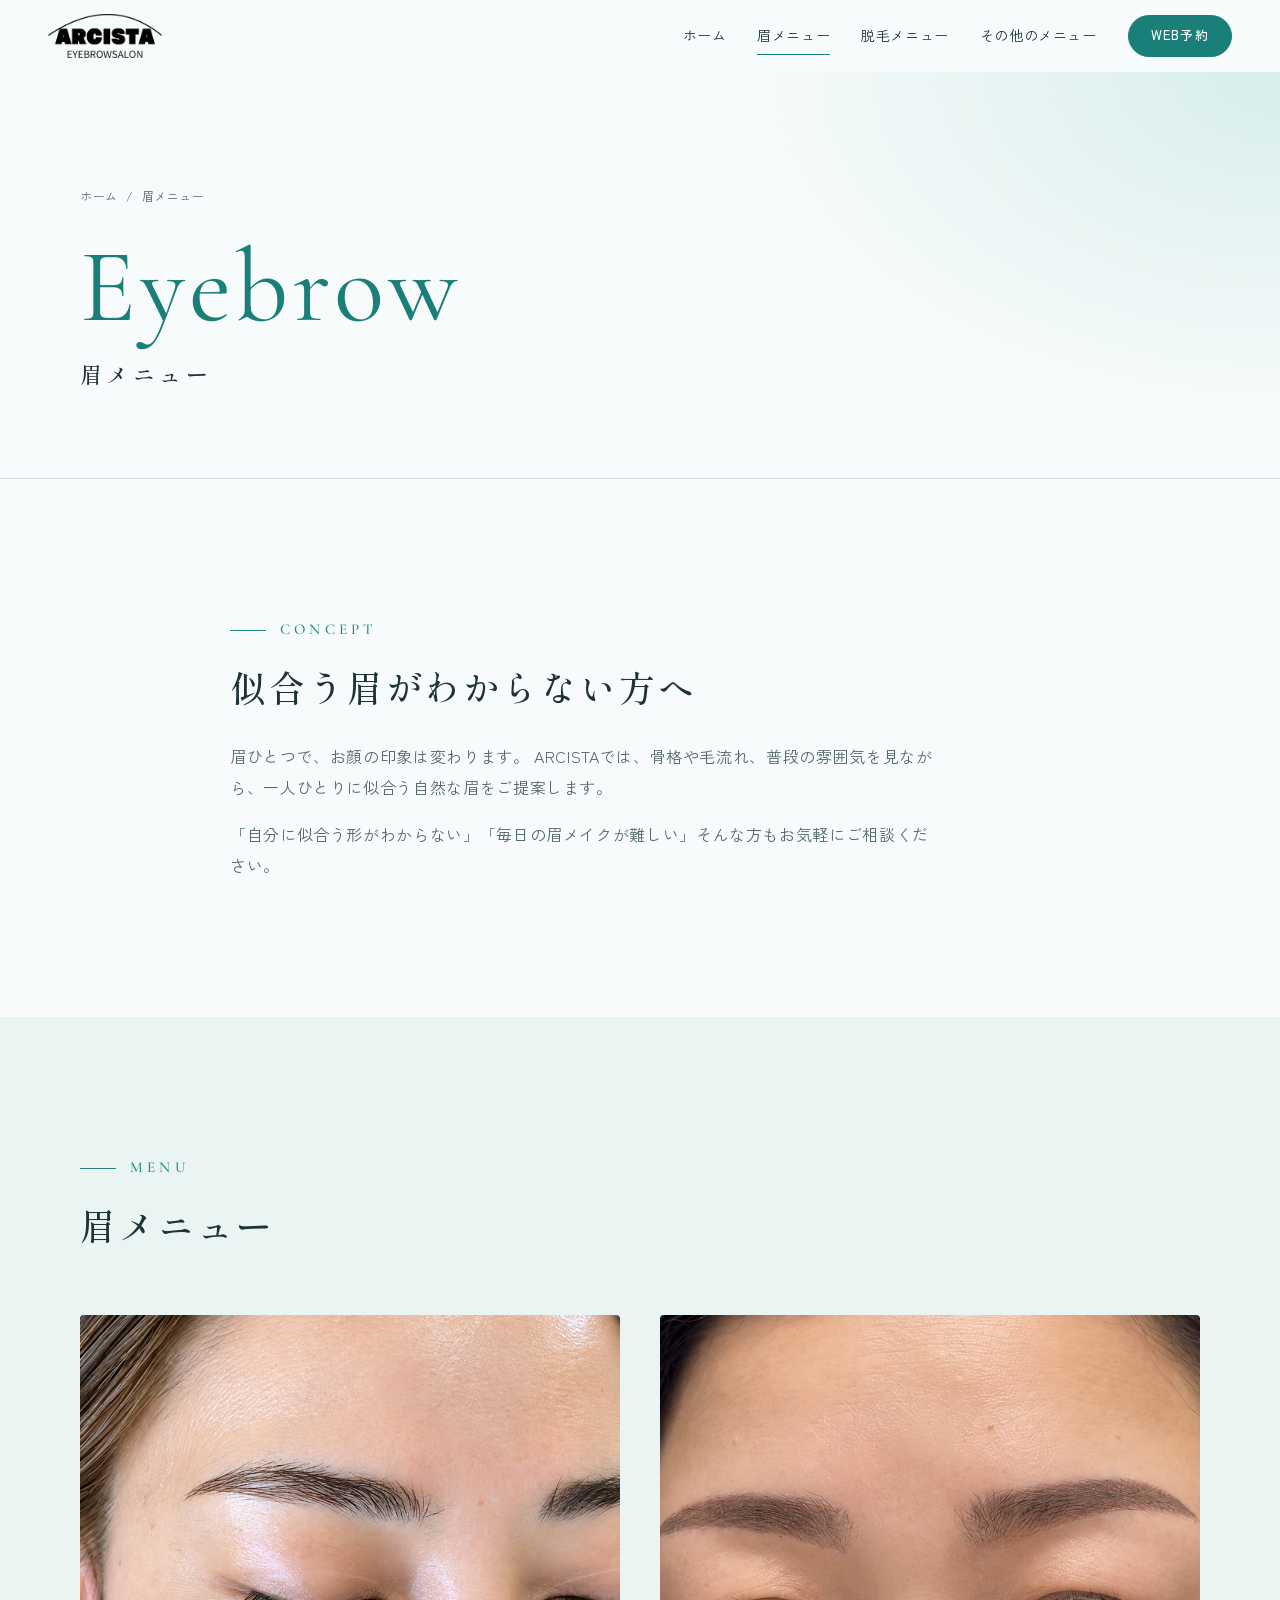
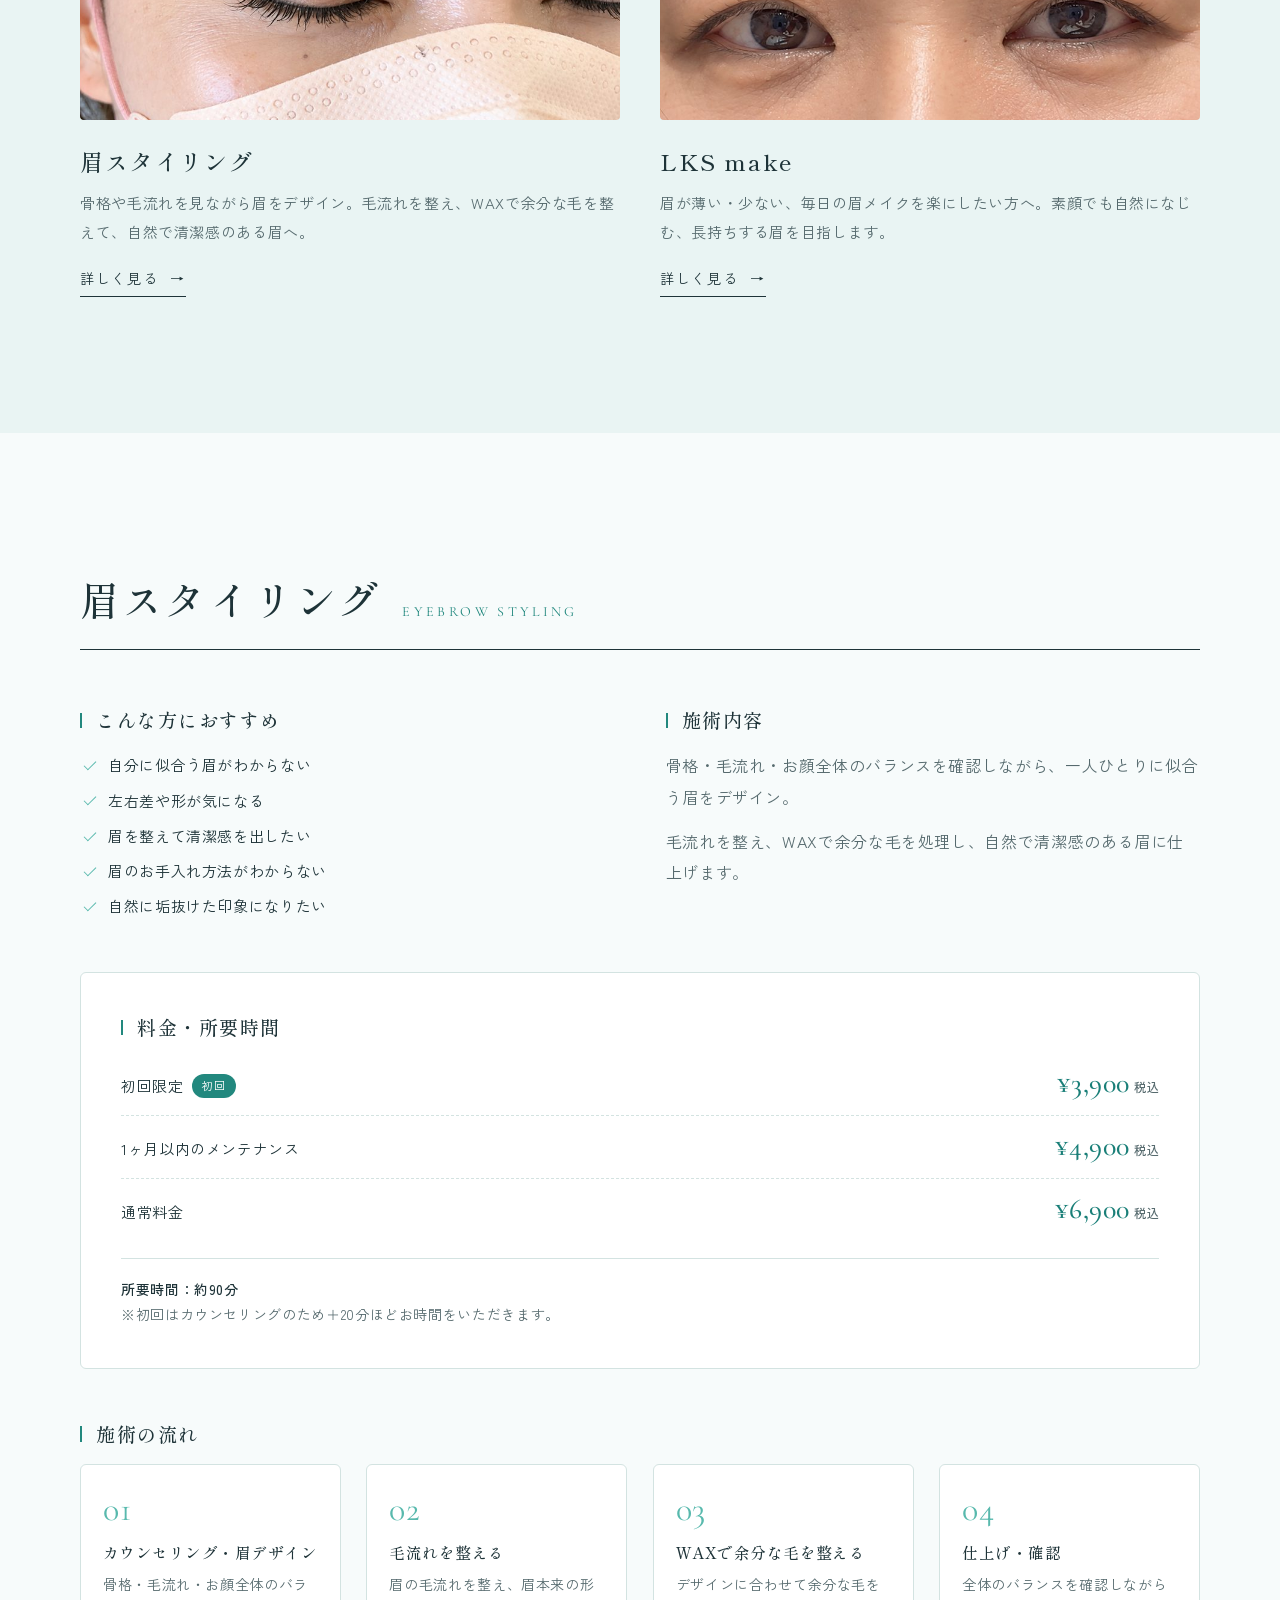
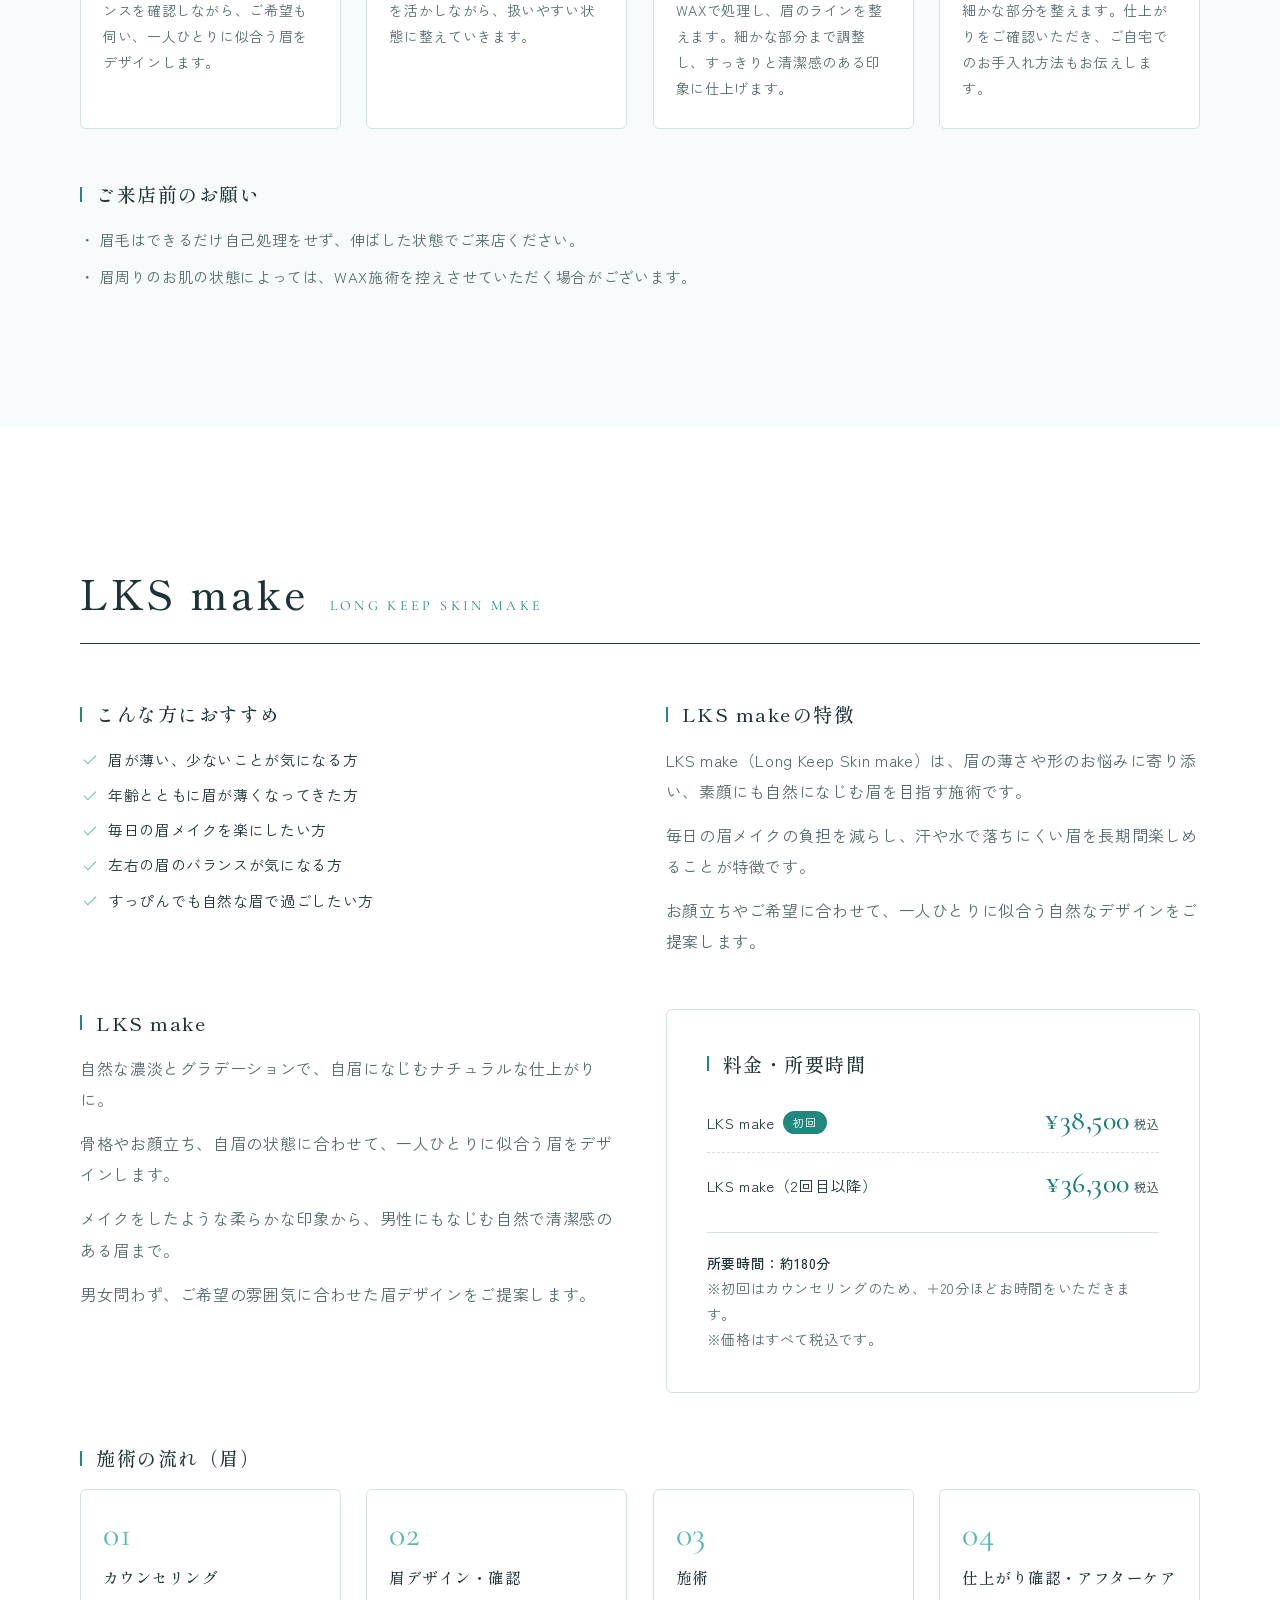
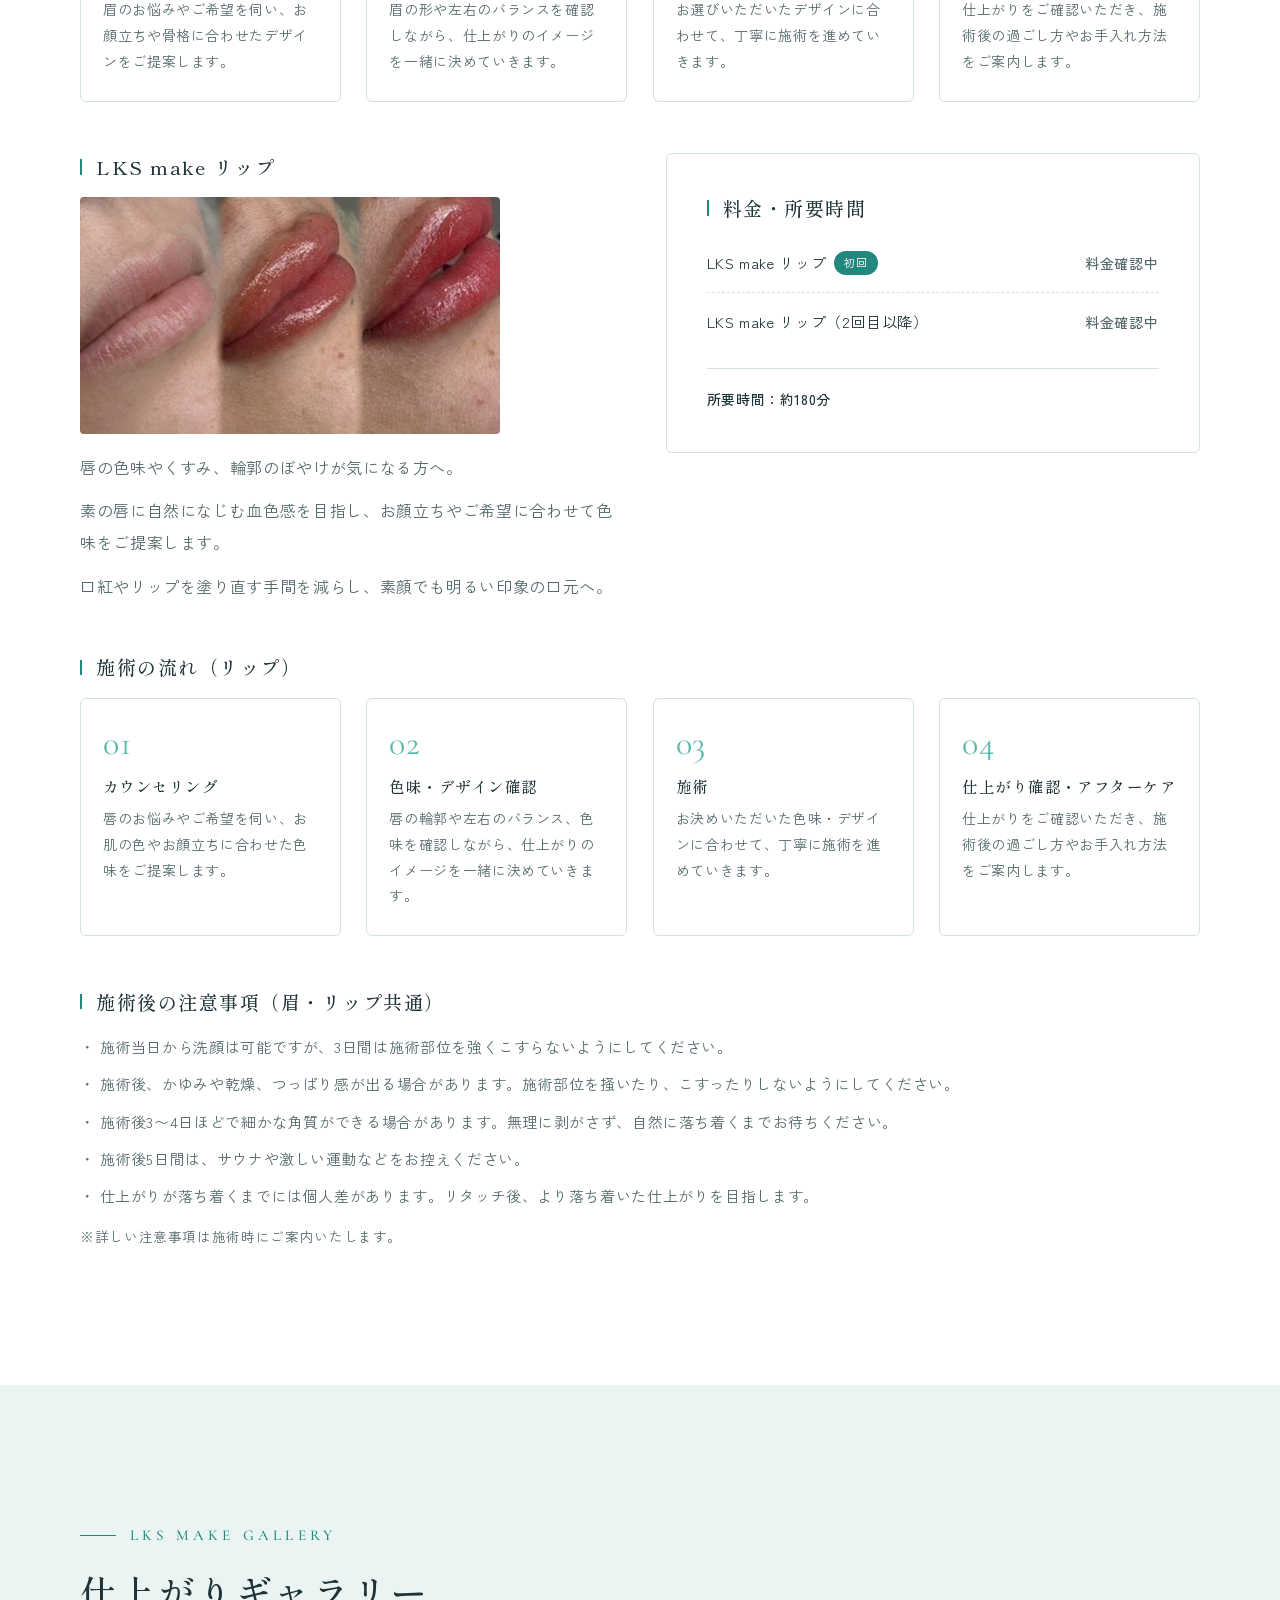
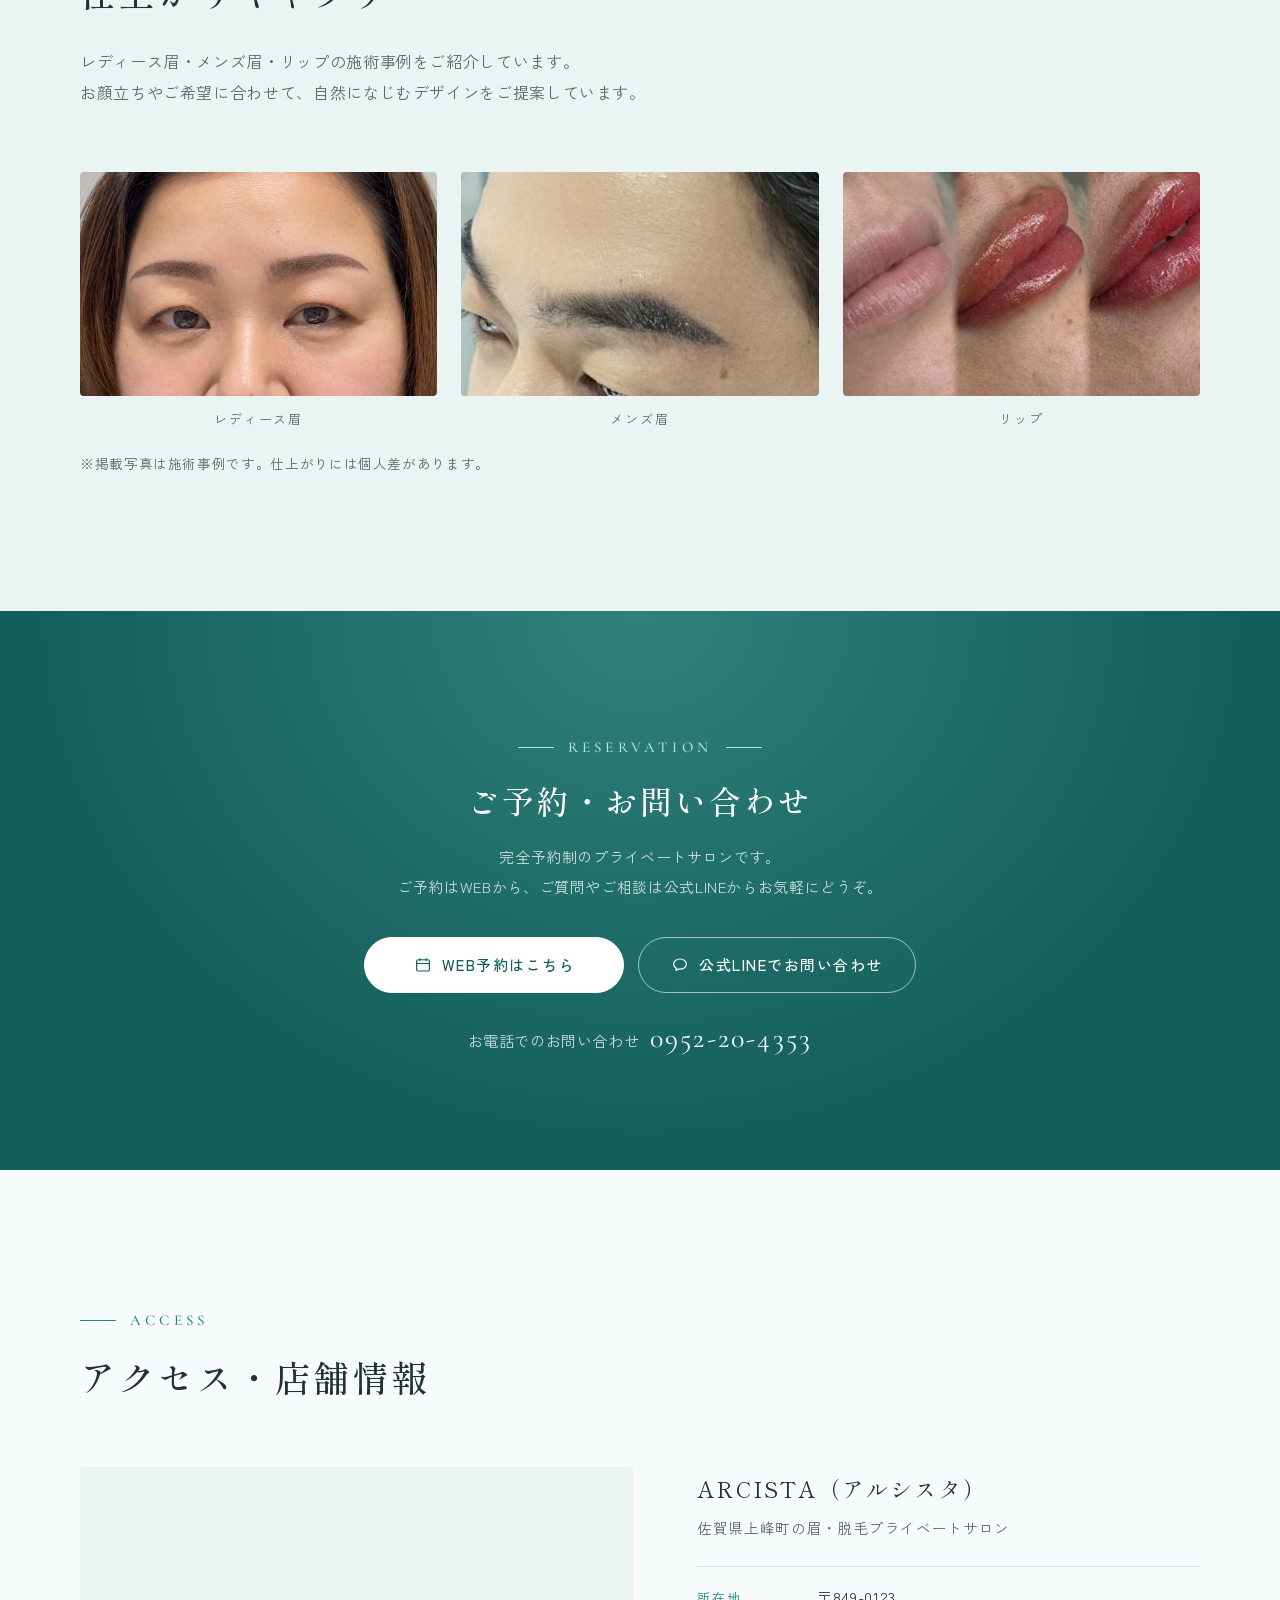
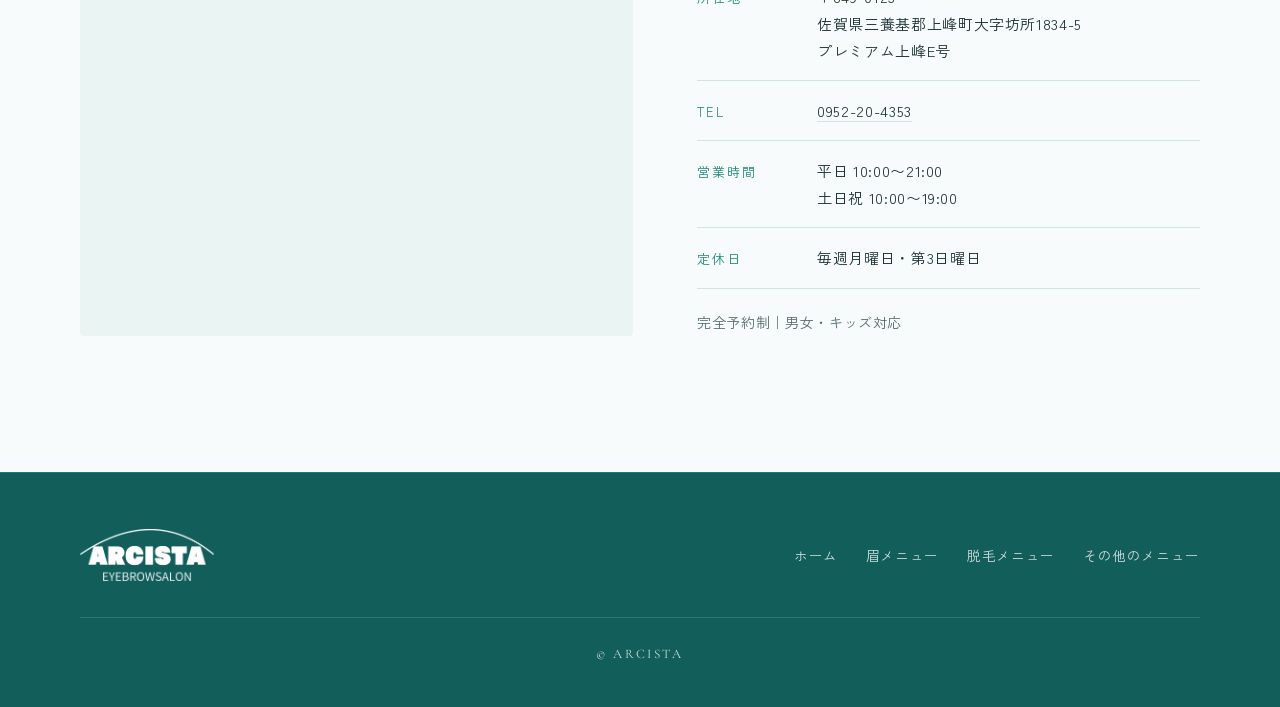
==== commit b871a880: "Give LKS make brows and lips their own treatment flows Co-Authored-By: Claude Fable 5.2 <noreply@ant" ====
--- a/eyebrow.html
+++ b/eyebrow.html
@@ -170,6 +170,15 @@
           <p class="price-meta"><strong>所要時間：約180分</strong><br>※初回はカウンセリングのため、＋20分ほどお時間をいただきます。<br>※価格はすべて税込です。</p>
         </div>
       </div>
+      <div class="detail detail--full reveal">
+        <h3>施術の流れ（眉）</h3>
+      <ol class="steps">
+        <li><h4>カウンセリング</h4><p>眉のお悩みやご希望を伺い、お顔立ちや骨格に合わせたデザインをご提案します。</p></li>
+        <li><h4>眉デザイン・確認</h4><p>眉の形や左右のバランスを確認しながら、仕上がりのイメージを一緒に決めていきます。</p></li>
+        <li><h4>施術</h4><p>お選びいただいたデザインに合わせて、丁寧に施術を進めていきます。</p></li>
+        <li><h4>仕上がり確認・アフターケア</h4><p>仕上がりをご確認いただき、施術後の過ごし方やお手入れ方法をご案内します。</p></li>
+      </ol>
+      </div>
       <div class="detail reveal" id="lip">
         <h3>LKS make リップ</h3>
         <div class="frame lip-photo"><img src="images/gallery-lip.jpg" alt="LKS make リップの施術事例" width="480" height="270" loading="lazy"></div>
@@ -188,11 +197,11 @@
         </div>
       </div>
       <div class="detail detail--full reveal">
-        <h3>施術の流れ（眉・リップ共通）</h3>
+        <h3>施術の流れ（リップ）</h3>
       <ol class="steps">
-        <li><h4>カウンセリング</h4><p>眉や唇のお悩み、ご希望を伺い、お顔立ちや骨格に合わせたデザイン・色味をご提案します。</p></li>
-        <li><h4>デザイン・確認</h4><p>形や色味、左右のバランスを確認しながら、仕上がりのイメージを一緒に決めていきます。</p></li>
-        <li><h4>施術</h4><p>お決めいただいたデザイン・色味に合わせて、丁寧に施術を進めていきます。</p></li>
+        <li><h4>カウンセリング</h4><p>唇のお悩みやご希望を伺い、お肌の色やお顔立ちに合わせた色味をご提案します。</p></li>
+        <li><h4>色味・デザイン確認</h4><p>唇の輪郭や左右のバランス、色味を確認しながら、仕上がりのイメージを一緒に決めていきます。</p></li>
+        <li><h4>施術</h4><p>お決めいただいた色味・デザインに合わせて、丁寧に施術を進めていきます。</p></li>
         <li><h4>仕上がり確認・アフターケア</h4><p>仕上がりをご確認いただき、施術後の過ごし方やお手入れ方法をご案内します。</p></li>
       </ol>
       </div>
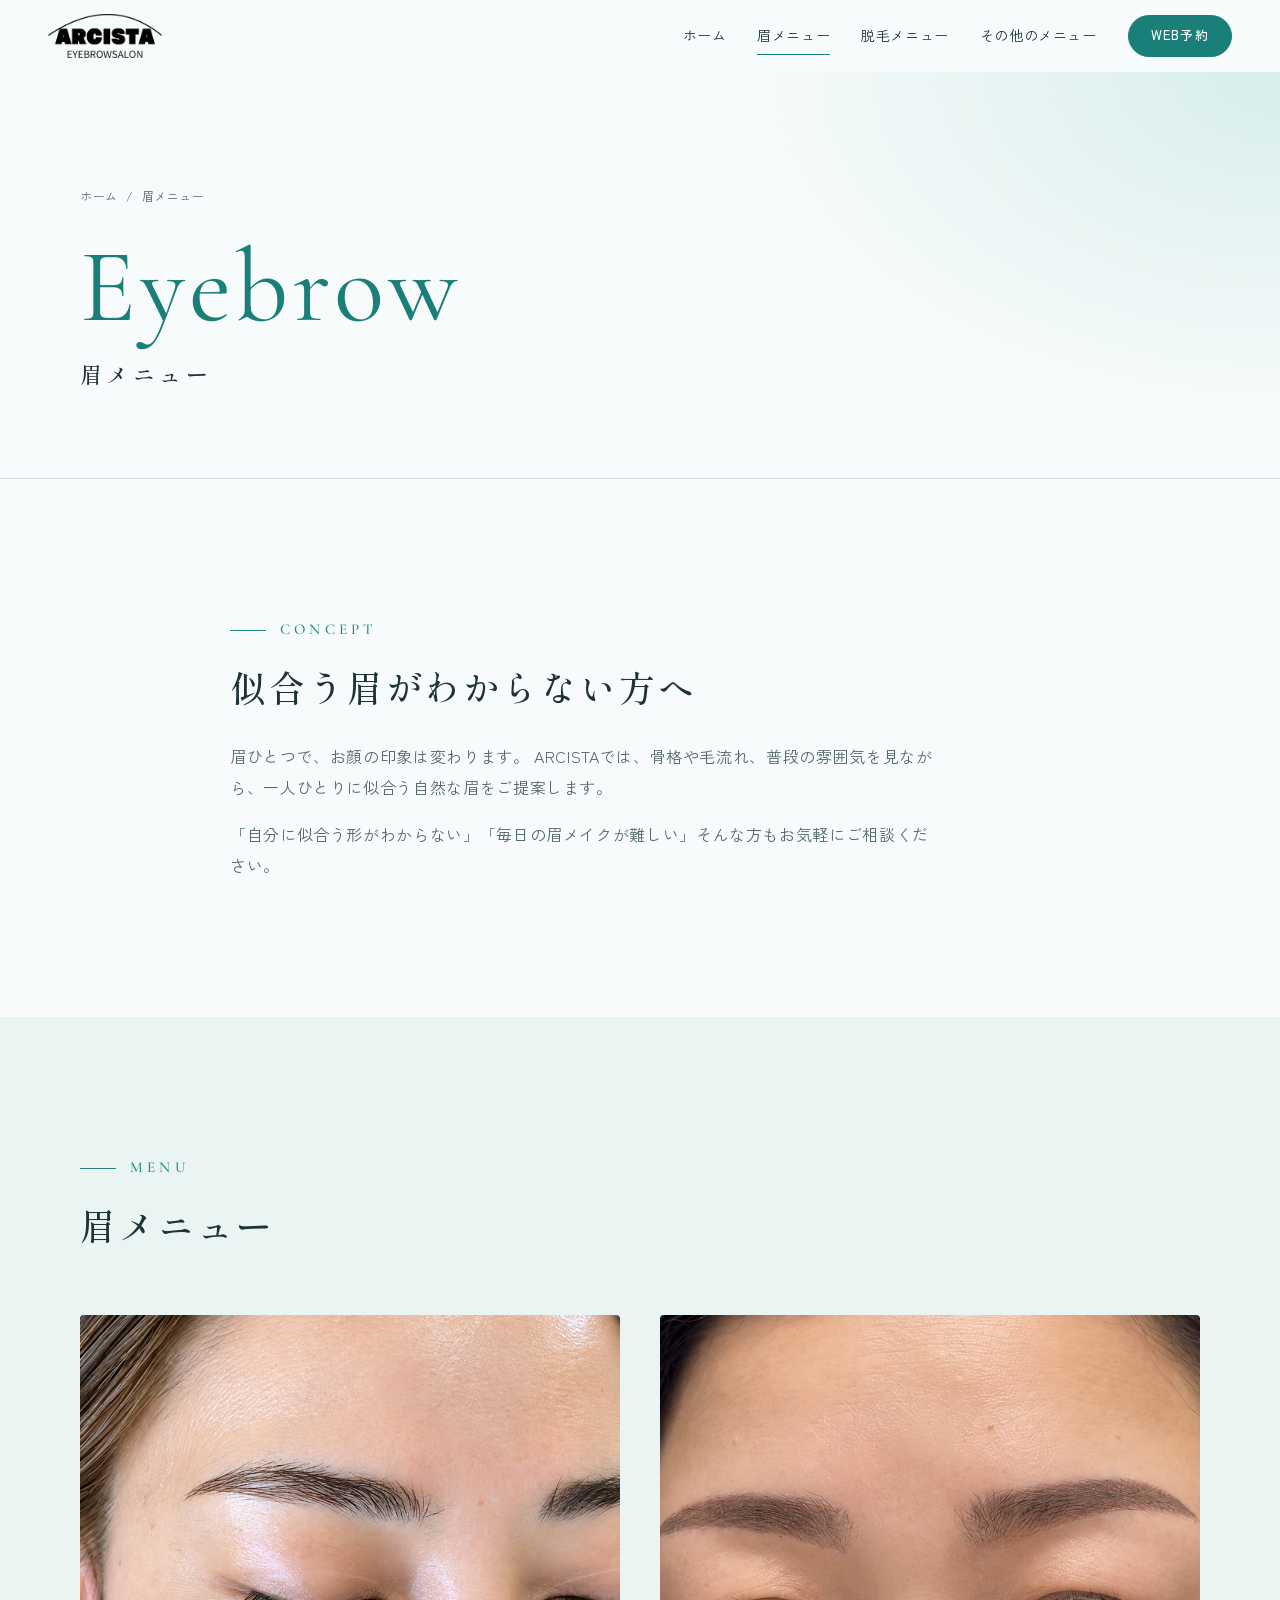
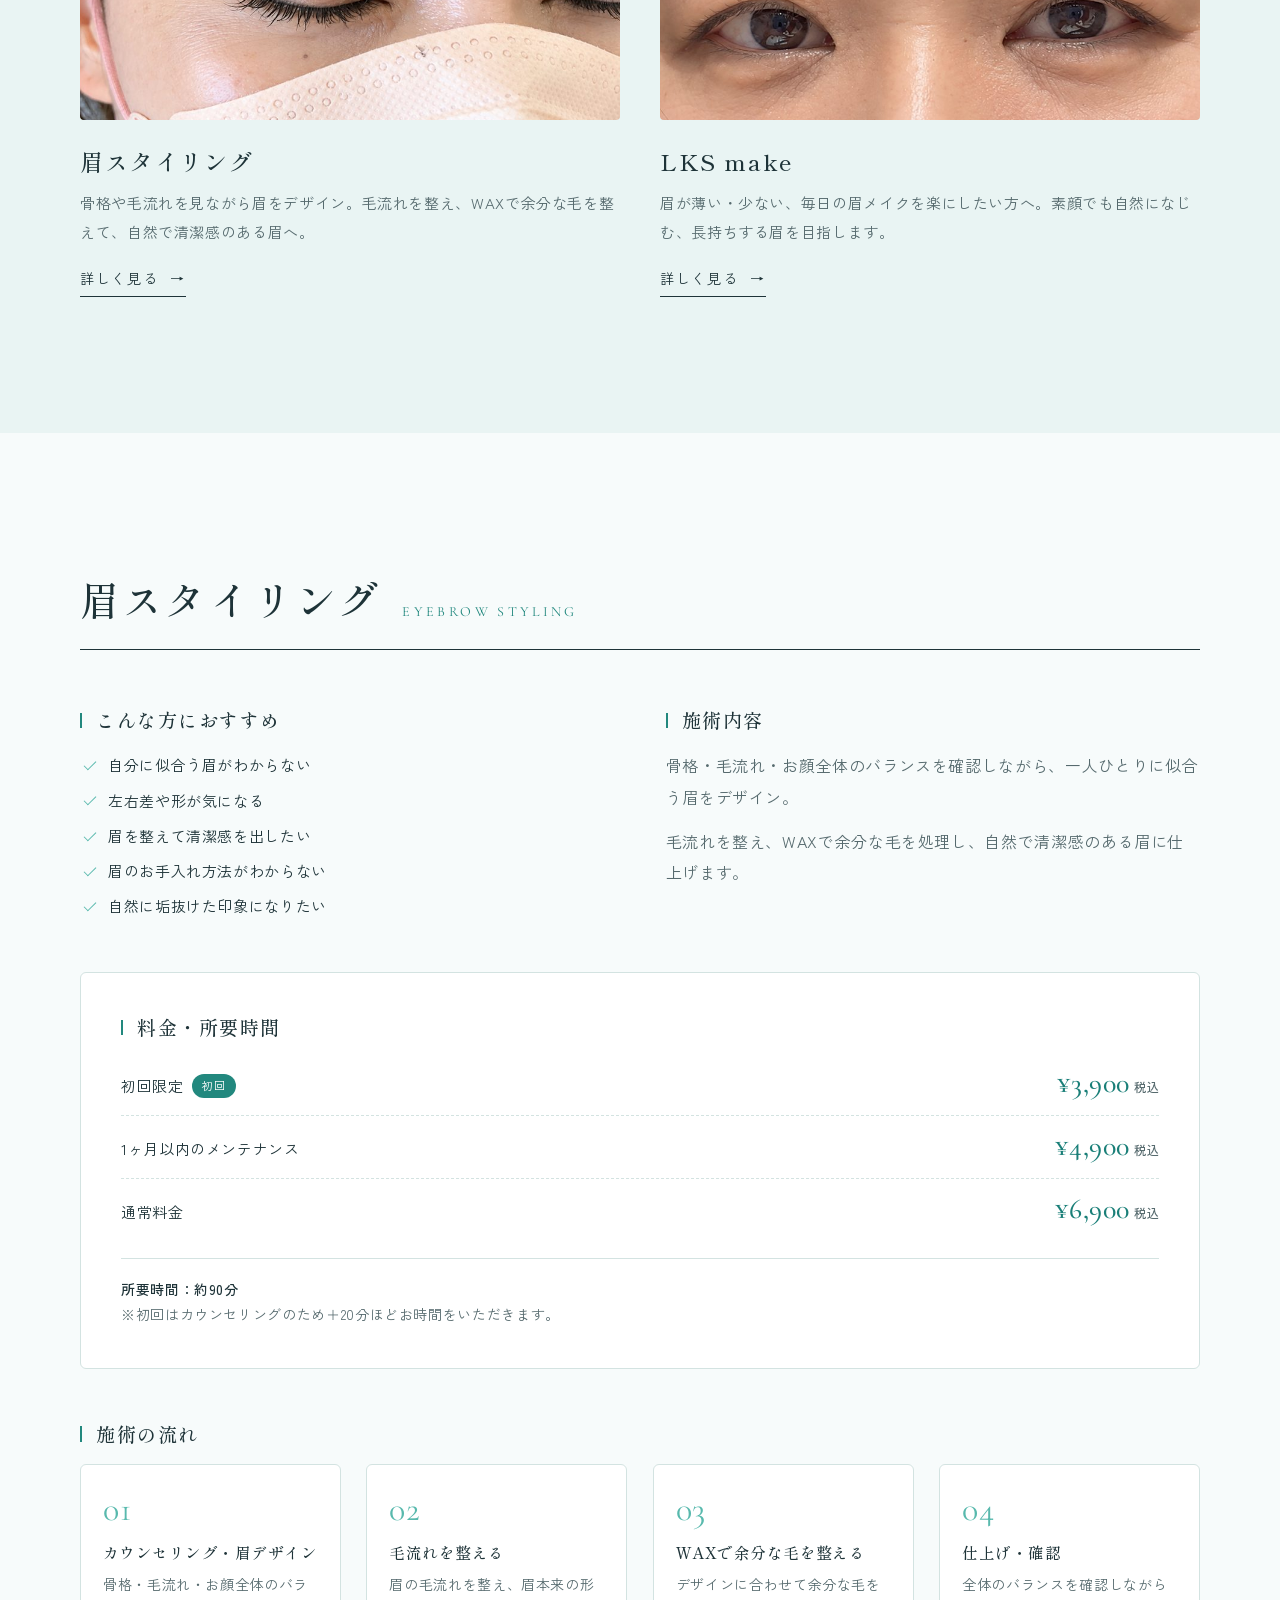
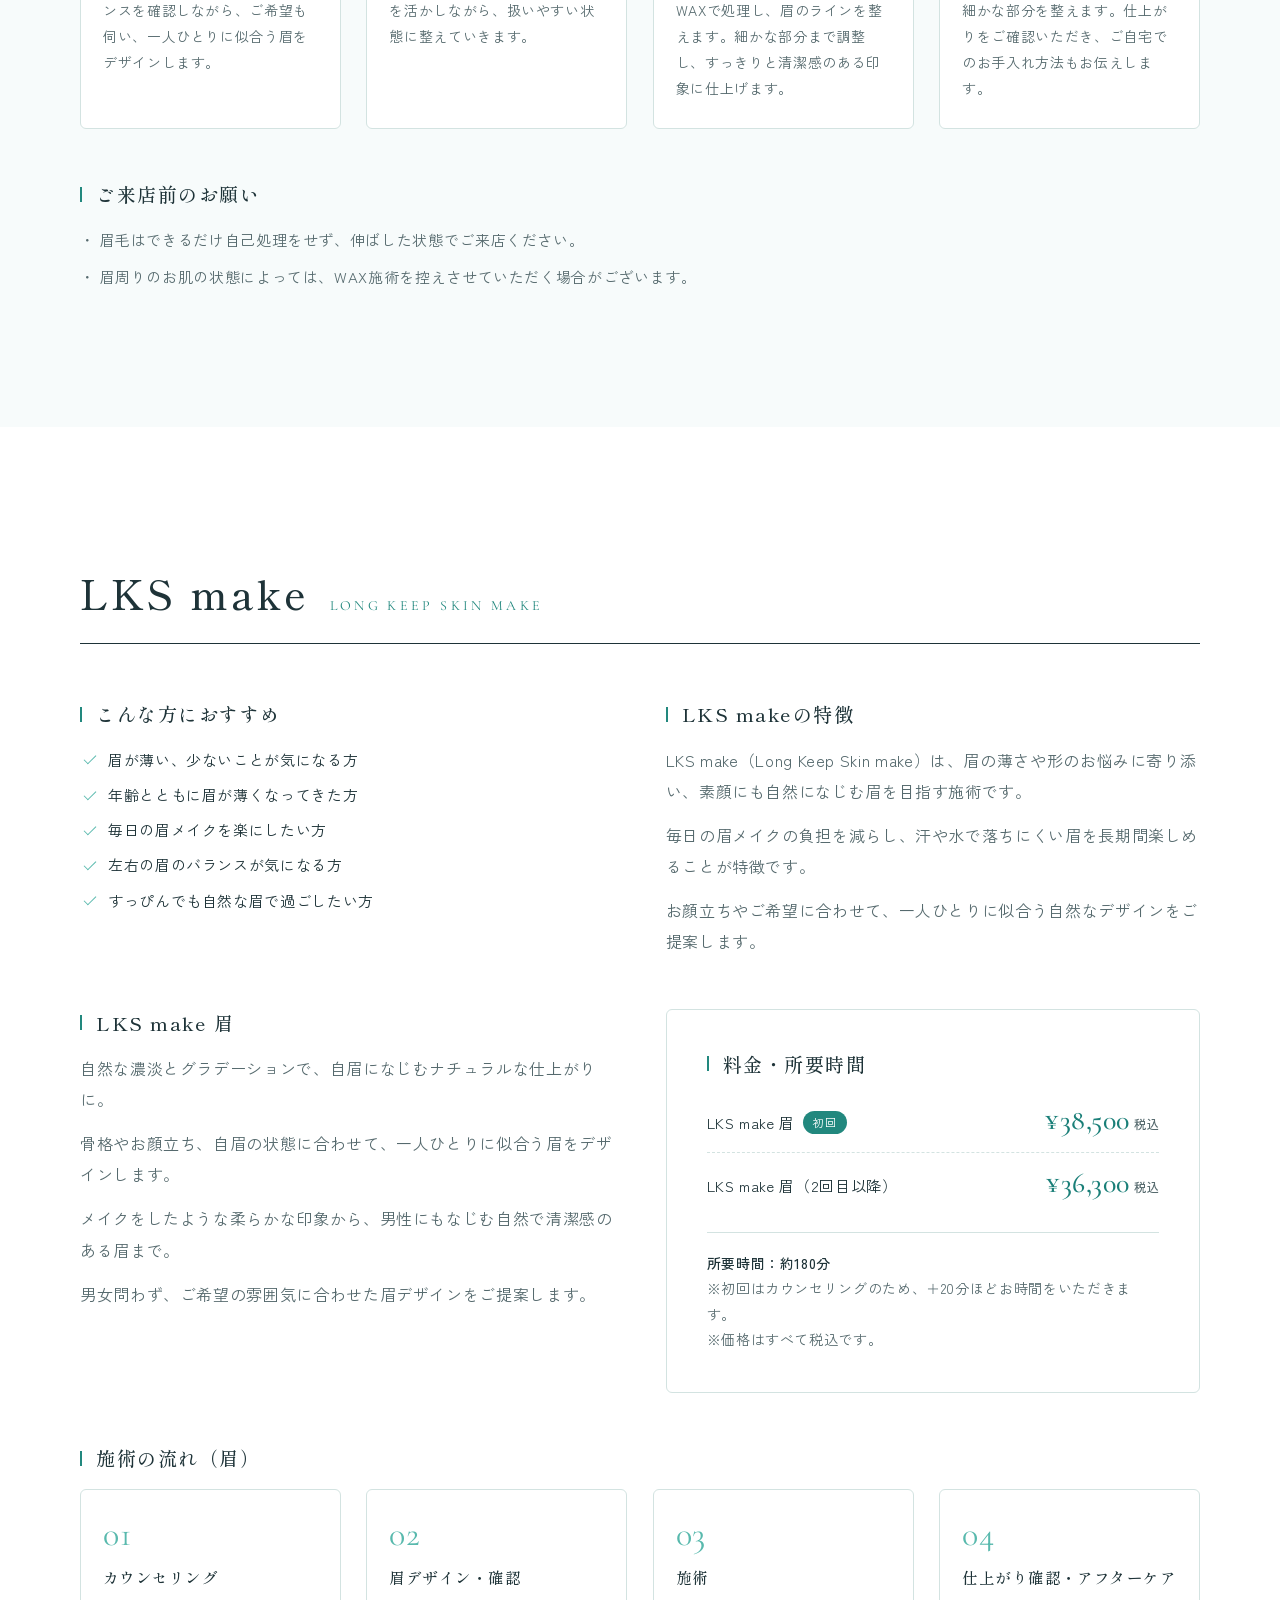
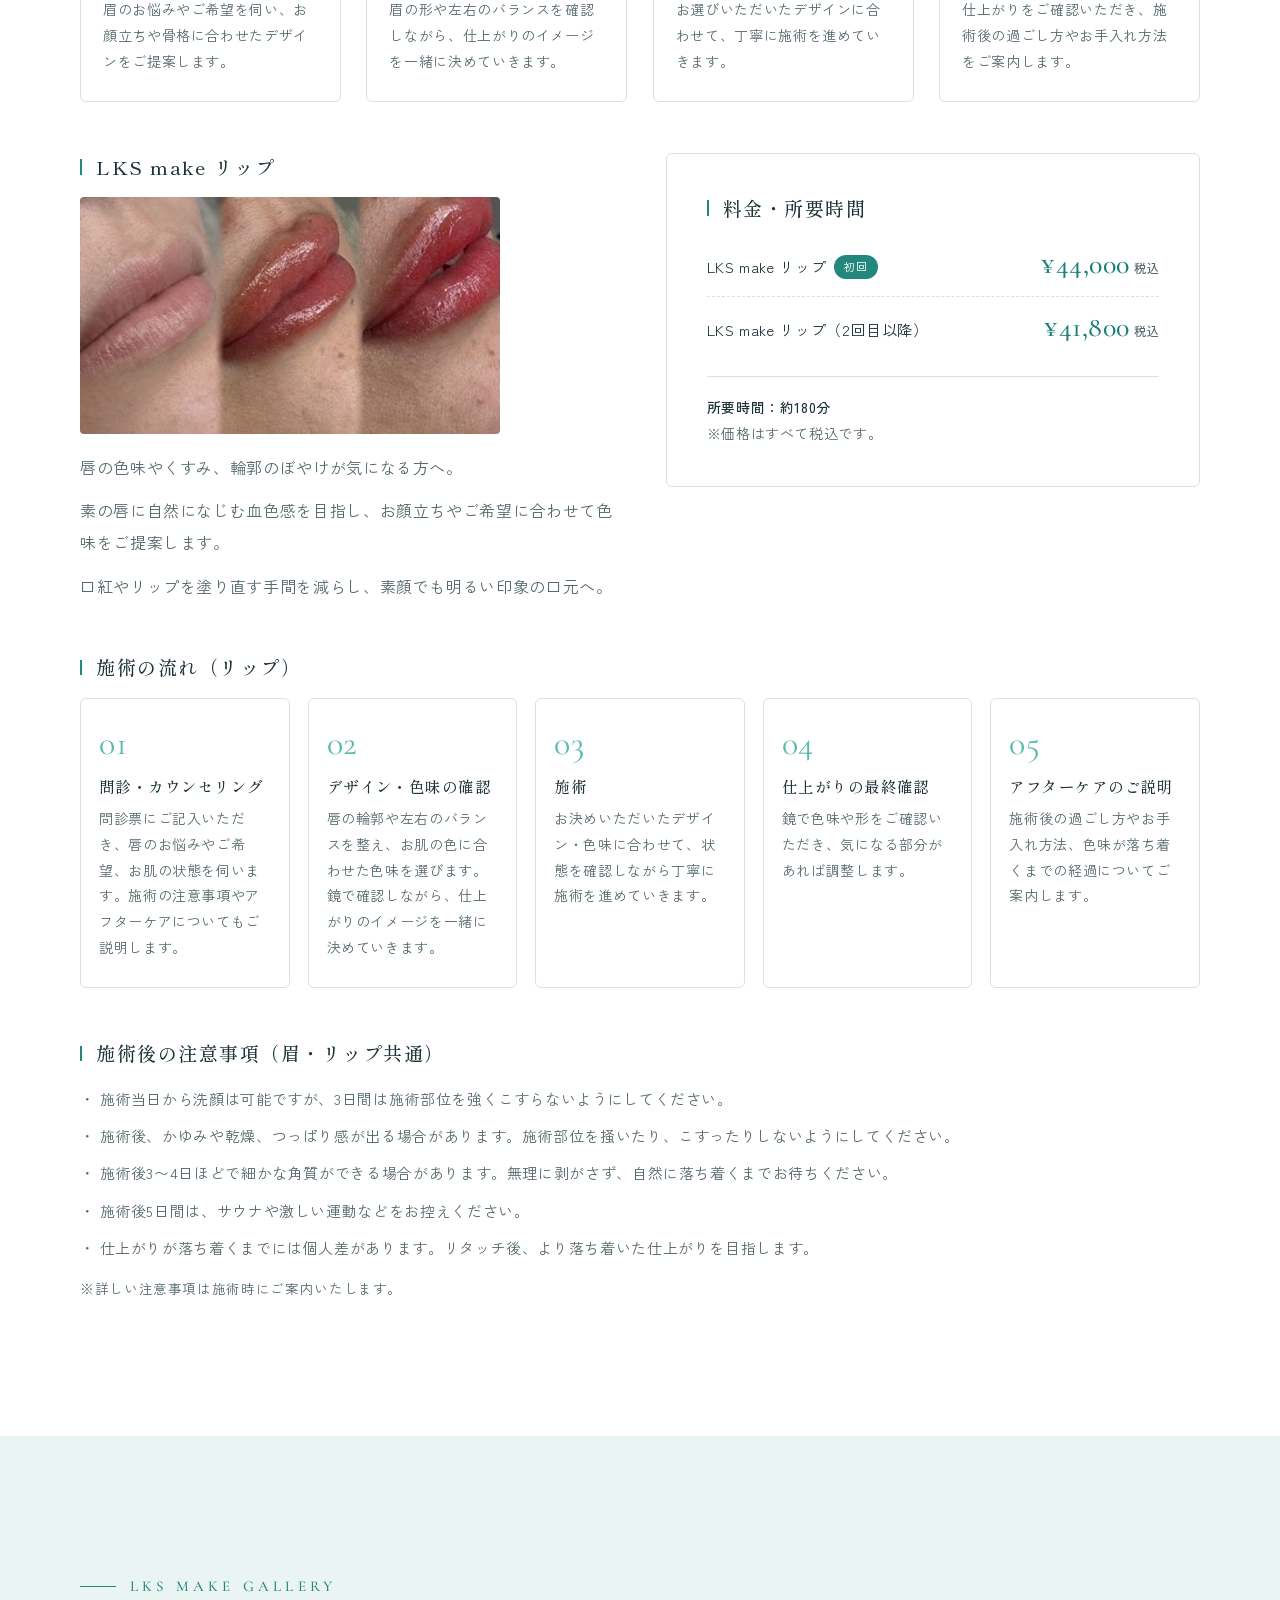
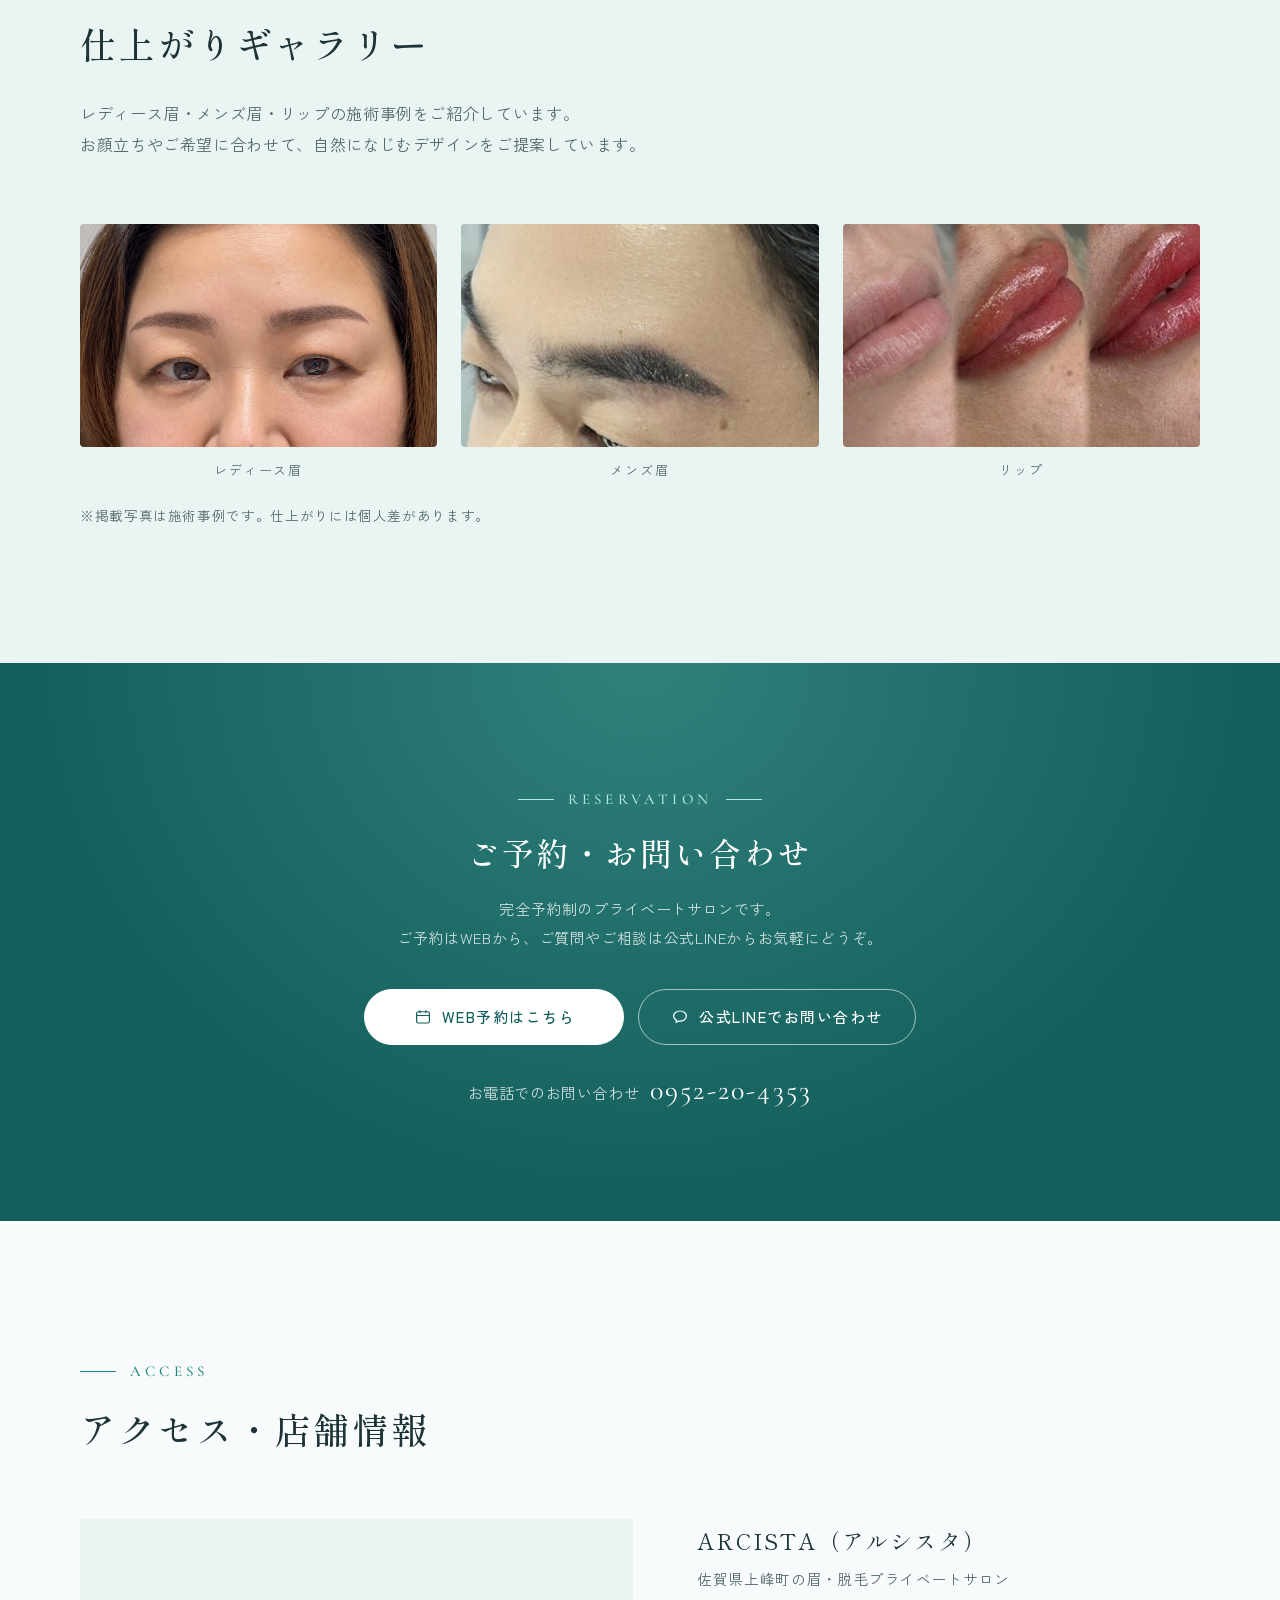
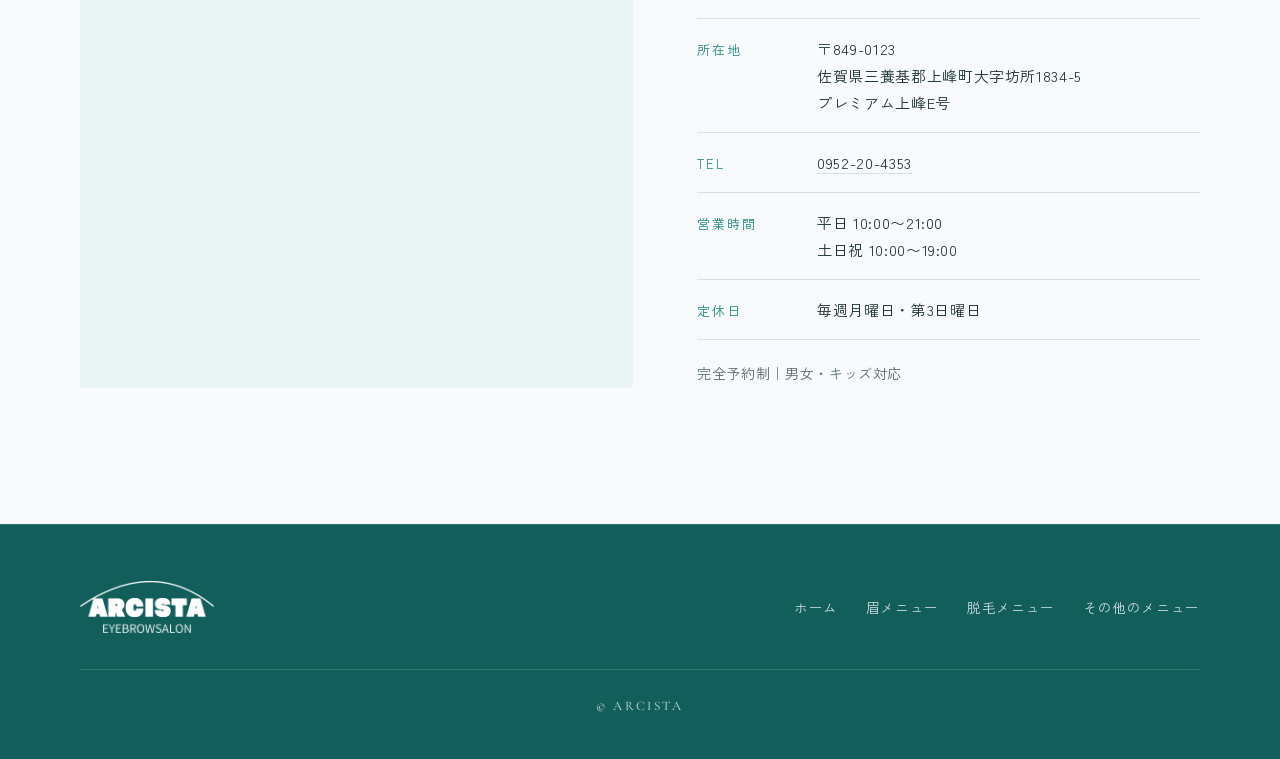
==== commit 90ebf8c2: "Set LKS make lip prices, rename the brow labels and expand the lip flow Co-Authored-By: Claude Fable" ====
--- a/eyebrow.html
+++ b/eyebrow.html
@@ -154,7 +154,7 @@
         <p>お顔立ちやご希望に合わせて、一人ひとりに似合う自然なデザインをご提案します。</p>
       </div>
       <div class="detail reveal">
-        <h3>LKS make</h3>
+        <h3>LKS make 眉</h3>
         <p>自然な濃淡とグラデーションで、自眉になじむナチュラルな仕上がりに。</p>
         <p>骨格やお顔立ち、自眉の状態に合わせて、一人ひとりに似合う眉をデザインします。</p>
         <p>メイクをしたような柔らかな印象から、男性にもなじむ自然で清潔感のある眉まで。</p>
@@ -164,8 +164,8 @@
         <div class="price-card">
           <h3>料金・所要時間</h3>
           <dl class="prices">
-            <div><dt>LKS make<span class="badge">初回</span></dt><dd>¥38,500<small>税込</small></dd></div>
-            <div><dt>LKS make（2回目以降）</dt><dd>¥36,300<small>税込</small></dd></div>
+            <div><dt>LKS make 眉<span class="badge">初回</span></dt><dd>¥38,500<small>税込</small></dd></div>
+            <div><dt>LKS make 眉（2回目以降）</dt><dd>¥36,300<small>税込</small></dd></div>
           </dl>
           <p class="price-meta"><strong>所要時間：約180分</strong><br>※初回はカウンセリングのため、＋20分ほどお時間をいただきます。<br>※価格はすべて税込です。</p>
         </div>
@@ -190,19 +190,20 @@
         <div class="price-card">
           <h3>料金・所要時間</h3>
           <dl class="prices">
-            <div><dt>LKS make リップ<span class="badge">初回</span></dt><dd class="tbd">料金確認中</dd></div>
-            <div><dt>LKS make リップ（2回目以降）</dt><dd class="tbd">料金確認中</dd></div>
+            <div><dt>LKS make リップ<span class="badge">初回</span></dt><dd>¥44,000<small>税込</small></dd></div>
+            <div><dt>LKS make リップ（2回目以降）</dt><dd>¥41,800<small>税込</small></dd></div>
           </dl>
-          <p class="price-meta"><strong>所要時間：約180分</strong></p>
+          <p class="price-meta"><strong>所要時間：約180分</strong><br>※価格はすべて税込です。</p>
         </div>
       </div>
       <div class="detail detail--full reveal">
         <h3>施術の流れ（リップ）</h3>
-      <ol class="steps">
-        <li><h4>カウンセリング</h4><p>唇のお悩みやご希望を伺い、お肌の色やお顔立ちに合わせた色味をご提案します。</p></li>
-        <li><h4>色味・デザイン確認</h4><p>唇の輪郭や左右のバランス、色味を確認しながら、仕上がりのイメージを一緒に決めていきます。</p></li>
-        <li><h4>施術</h4><p>お決めいただいた色味・デザインに合わせて、丁寧に施術を進めていきます。</p></li>
-        <li><h4>仕上がり確認・アフターケア</h4><p>仕上がりをご確認いただき、施術後の過ごし方やお手入れ方法をご案内します。</p></li>
+      <ol class="steps steps--5">
+        <li><h4>問診・カウンセリング</h4><p>問診票にご記入いただき、唇のお悩みやご希望、お肌の状態を伺います。施術の注意事項やアフターケアについてもご説明します。</p></li>
+        <li><h4>デザイン・色味の確認</h4><p>唇の輪郭や左右のバランスを整え、お肌の色に合わせた色味を選びます。鏡で確認しながら、仕上がりのイメージを一緒に決めていきます。</p></li>
+        <li><h4>施術</h4><p>お決めいただいたデザイン・色味に合わせて、状態を確認しながら丁寧に施術を進めていきます。</p></li>
+        <li><h4>仕上がりの最終確認</h4><p>鏡で色味や形をご確認いただき、気になる部分があれば調整します。</p></li>
+        <li><h4>アフターケアのご説明</h4><p>施術後の過ごし方やお手入れ方法、色味が落ち着くまでの経過についてご案内します。</p></li>
       </ol>
       </div>
       <div class="detail detail--full reveal">
--- a/css/style.css
+++ b/css/style.css
@@ -504,5 +504,9 @@
 }
 
 /* LKS make lip */
+.steps--5 { grid-template-columns: repeat(5, 1fr); gap: clamp(12px, 1.4vw, 20px); }
+.steps--5 li { padding-inline: 18px; }
+@media (max-width: 1100px) { .steps--5 { grid-template-columns: repeat(3, 1fr); } }
+@media (max-width: 820px) { .steps--5 { grid-template-columns: repeat(2, 1fr); } }
+@media (max-width: 520px) { .steps--5 { grid-template-columns: 1fr; } }
 .lip-photo { aspect-ratio: 16 / 9; max-width: 420px; margin-bottom: 18px; }
-.prices dd.tbd { font-family: var(--sans); font-size: 14px; color: var(--ink-soft); letter-spacing: 0.06em; }
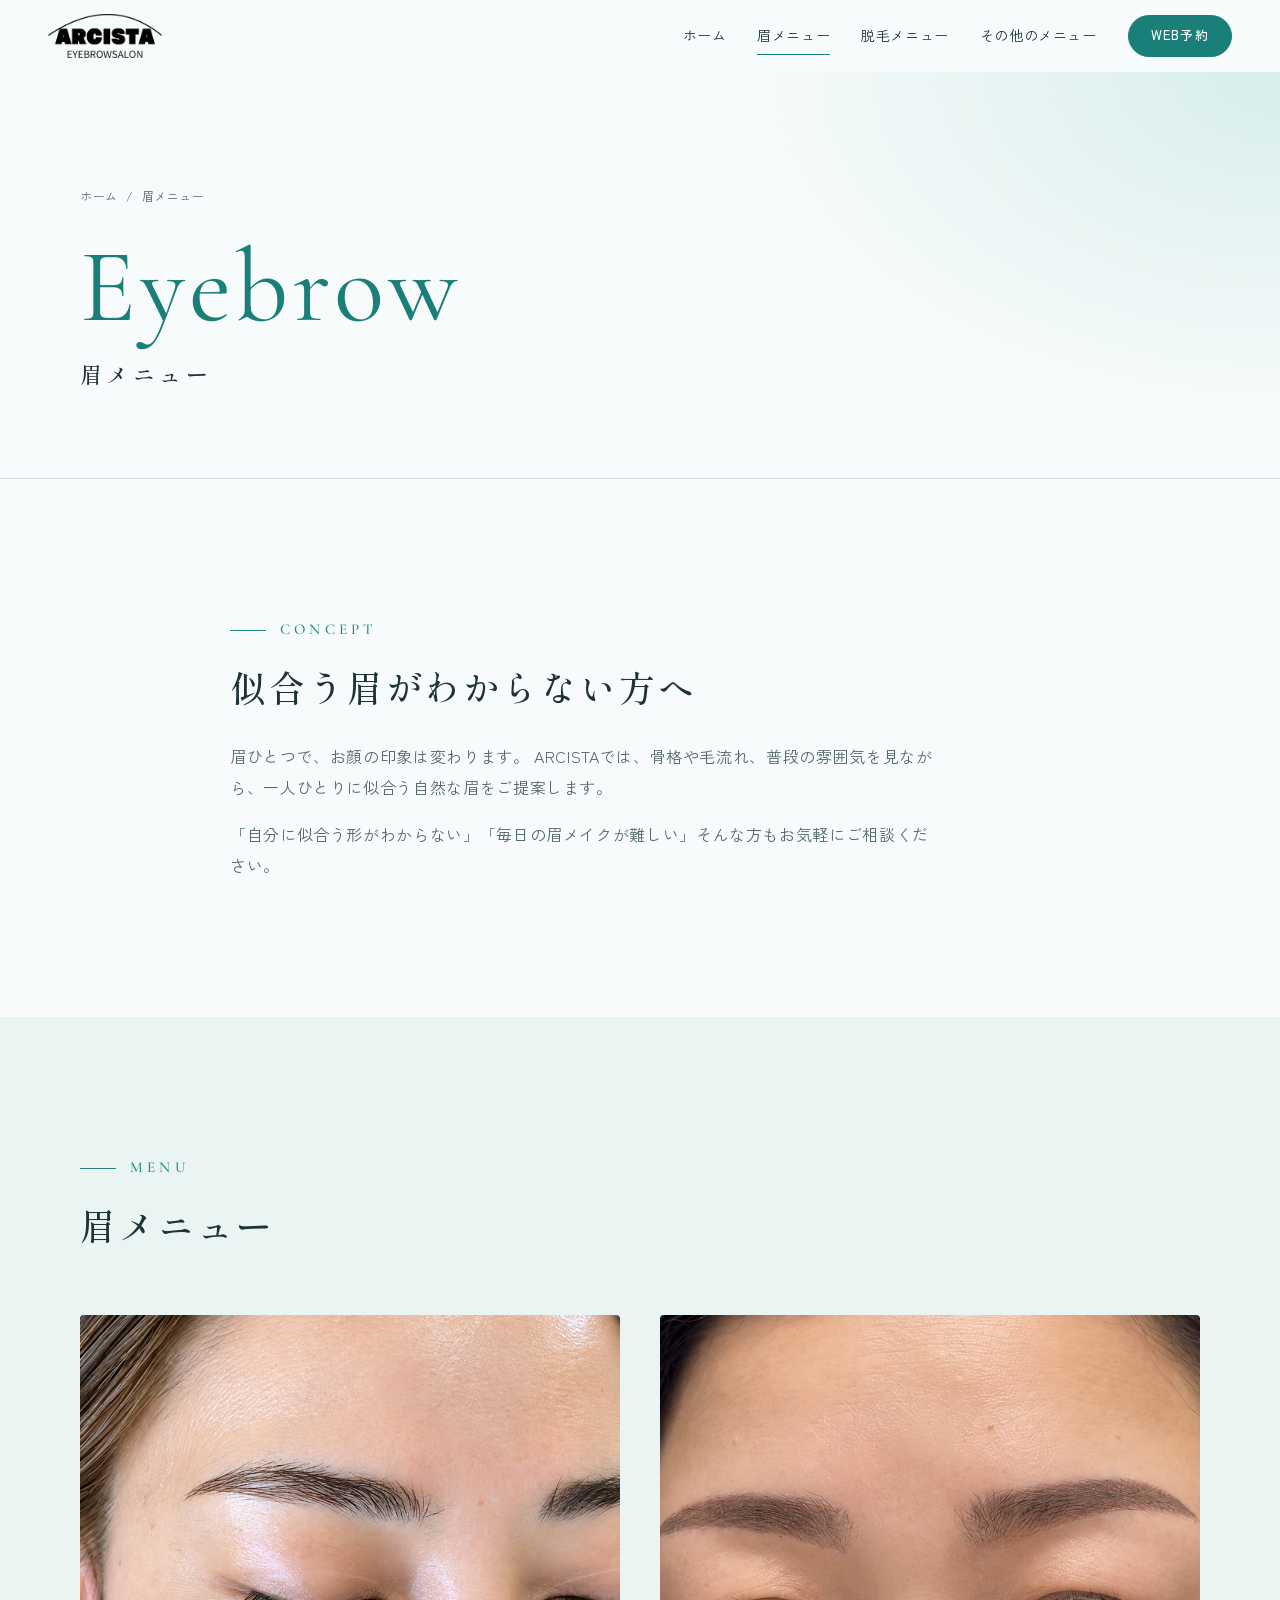
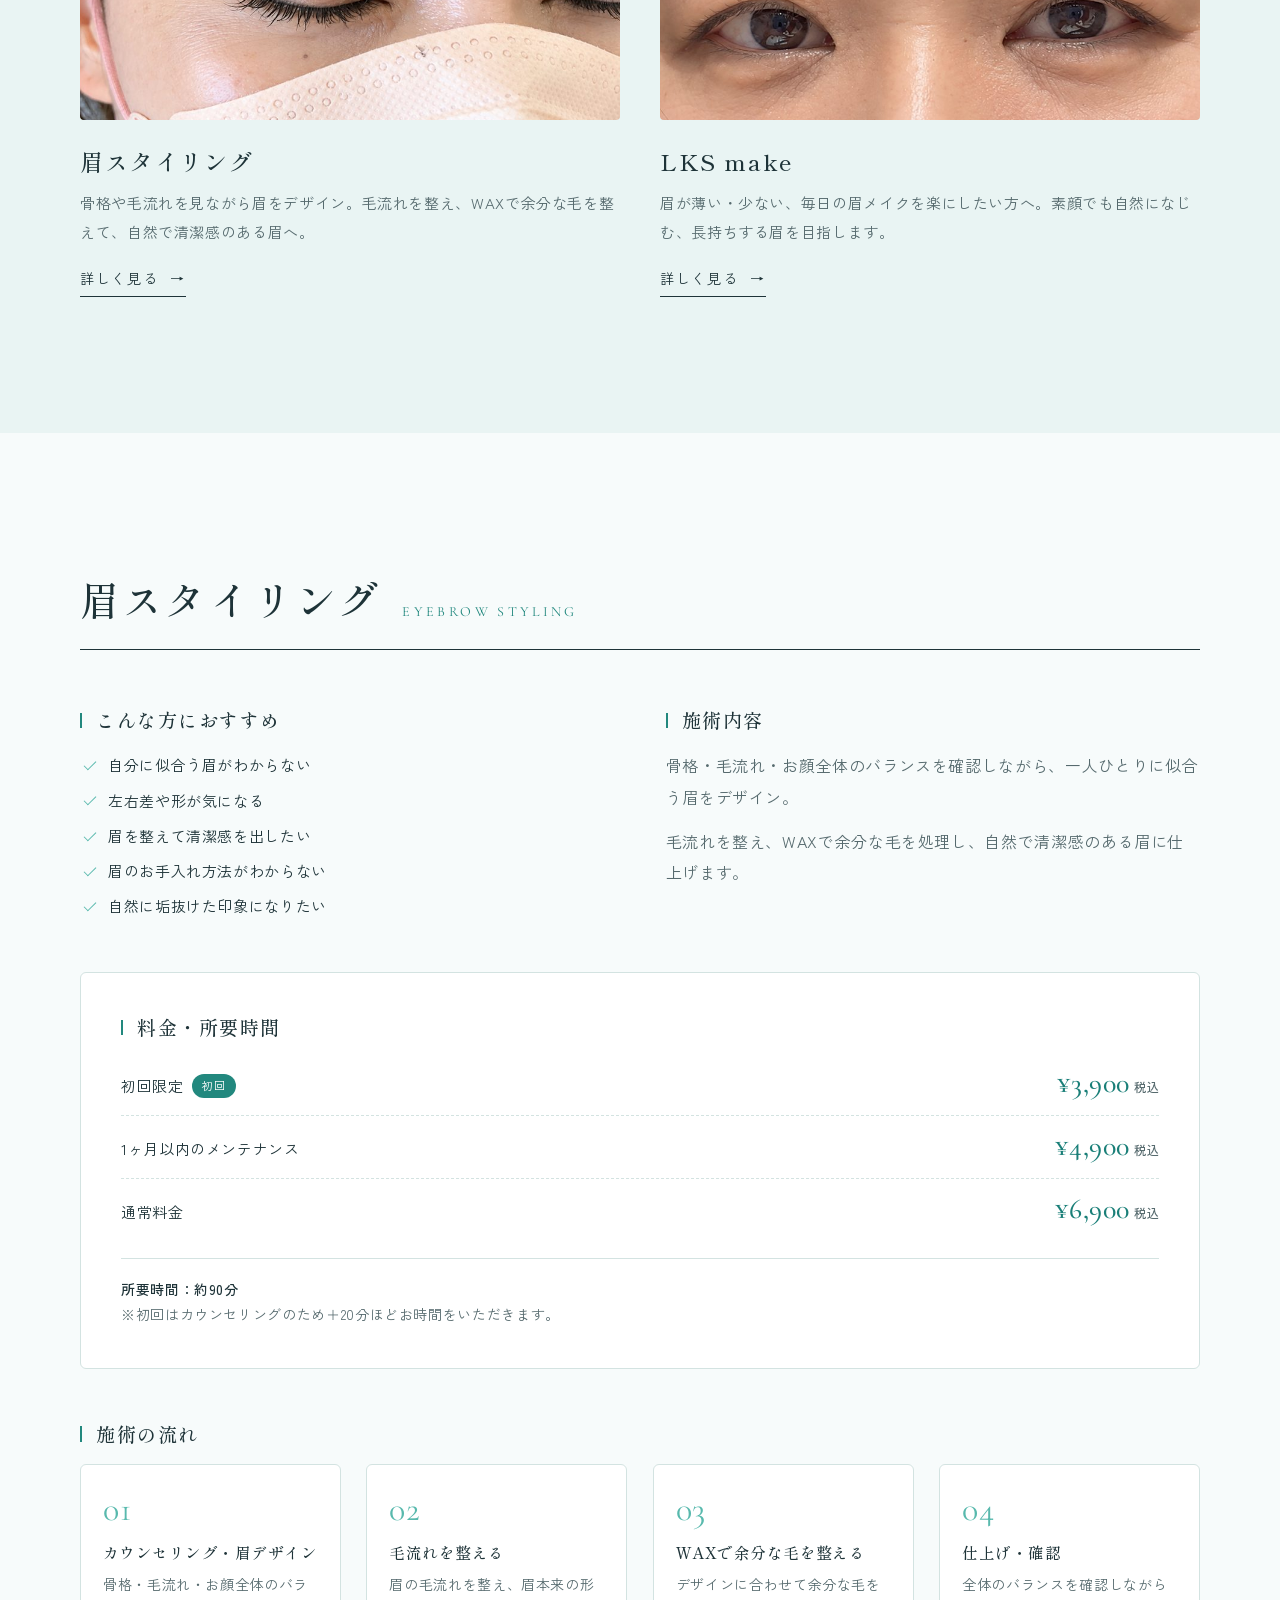
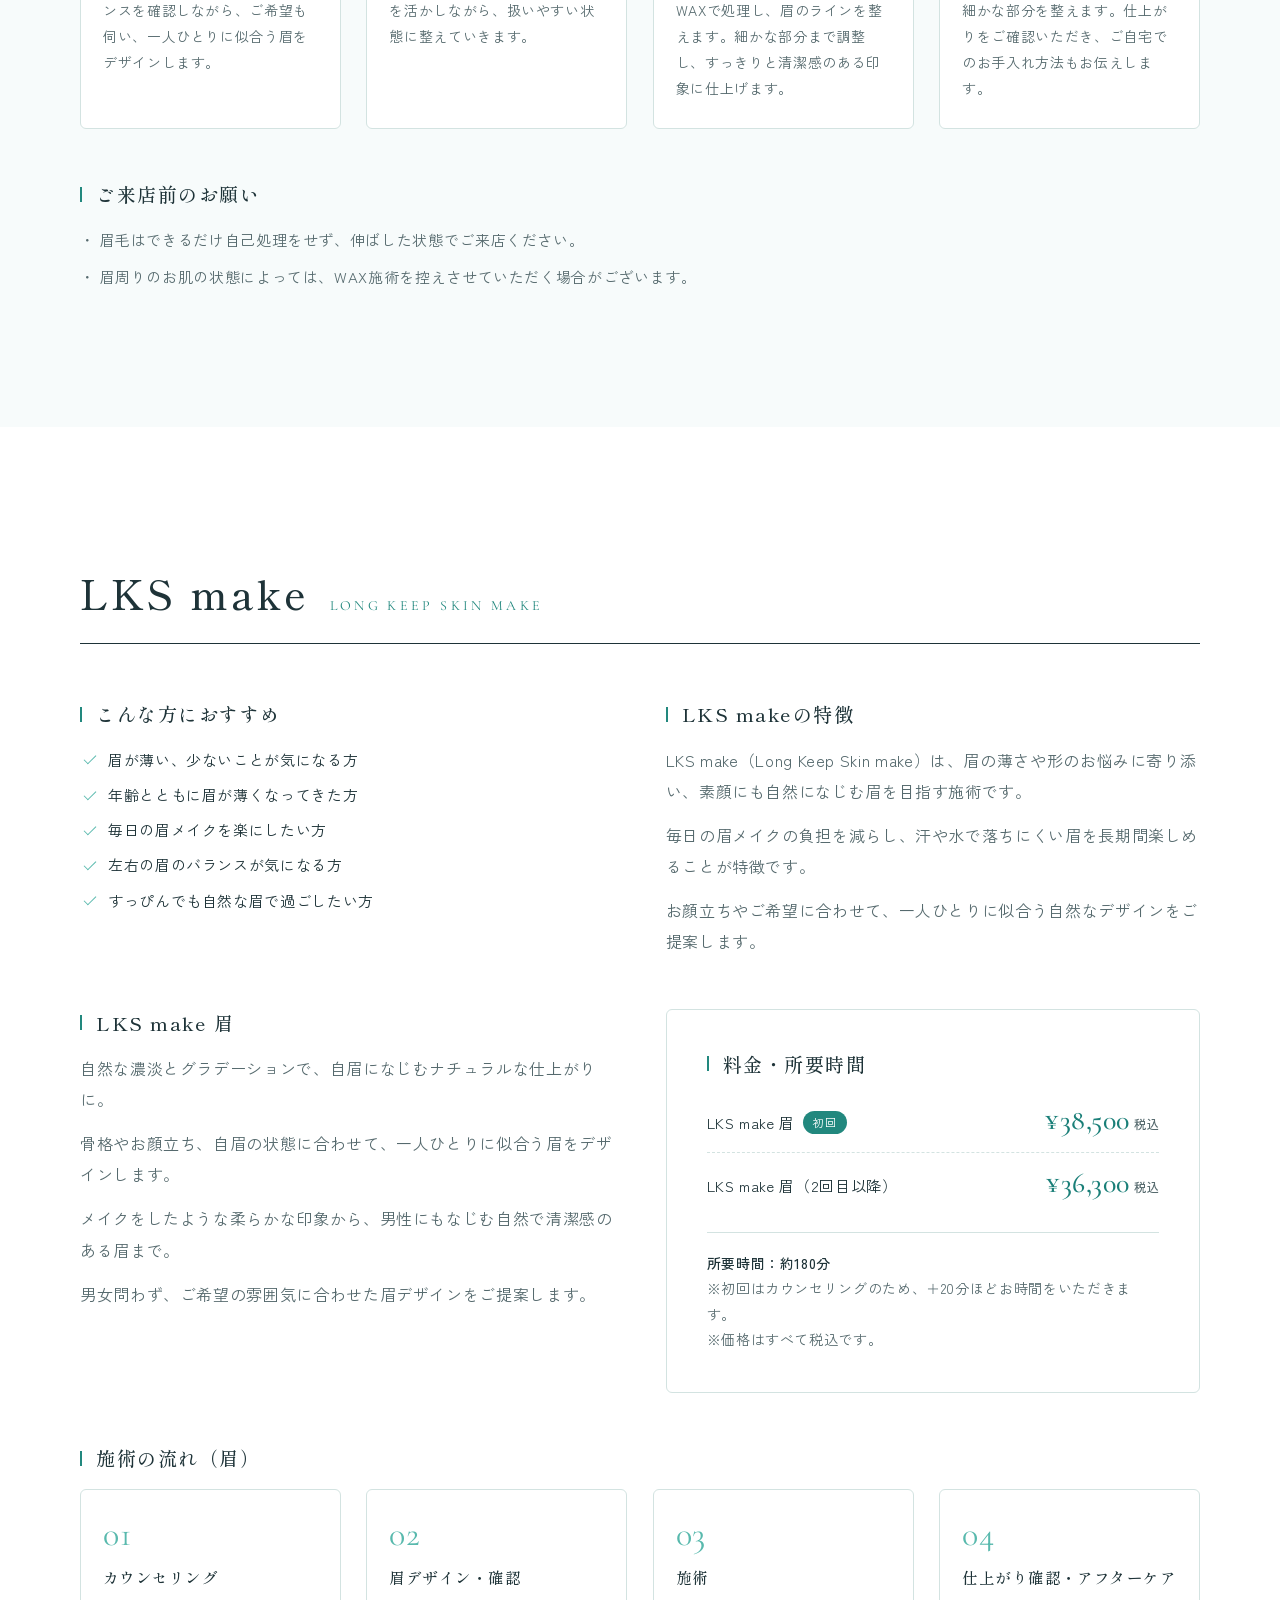
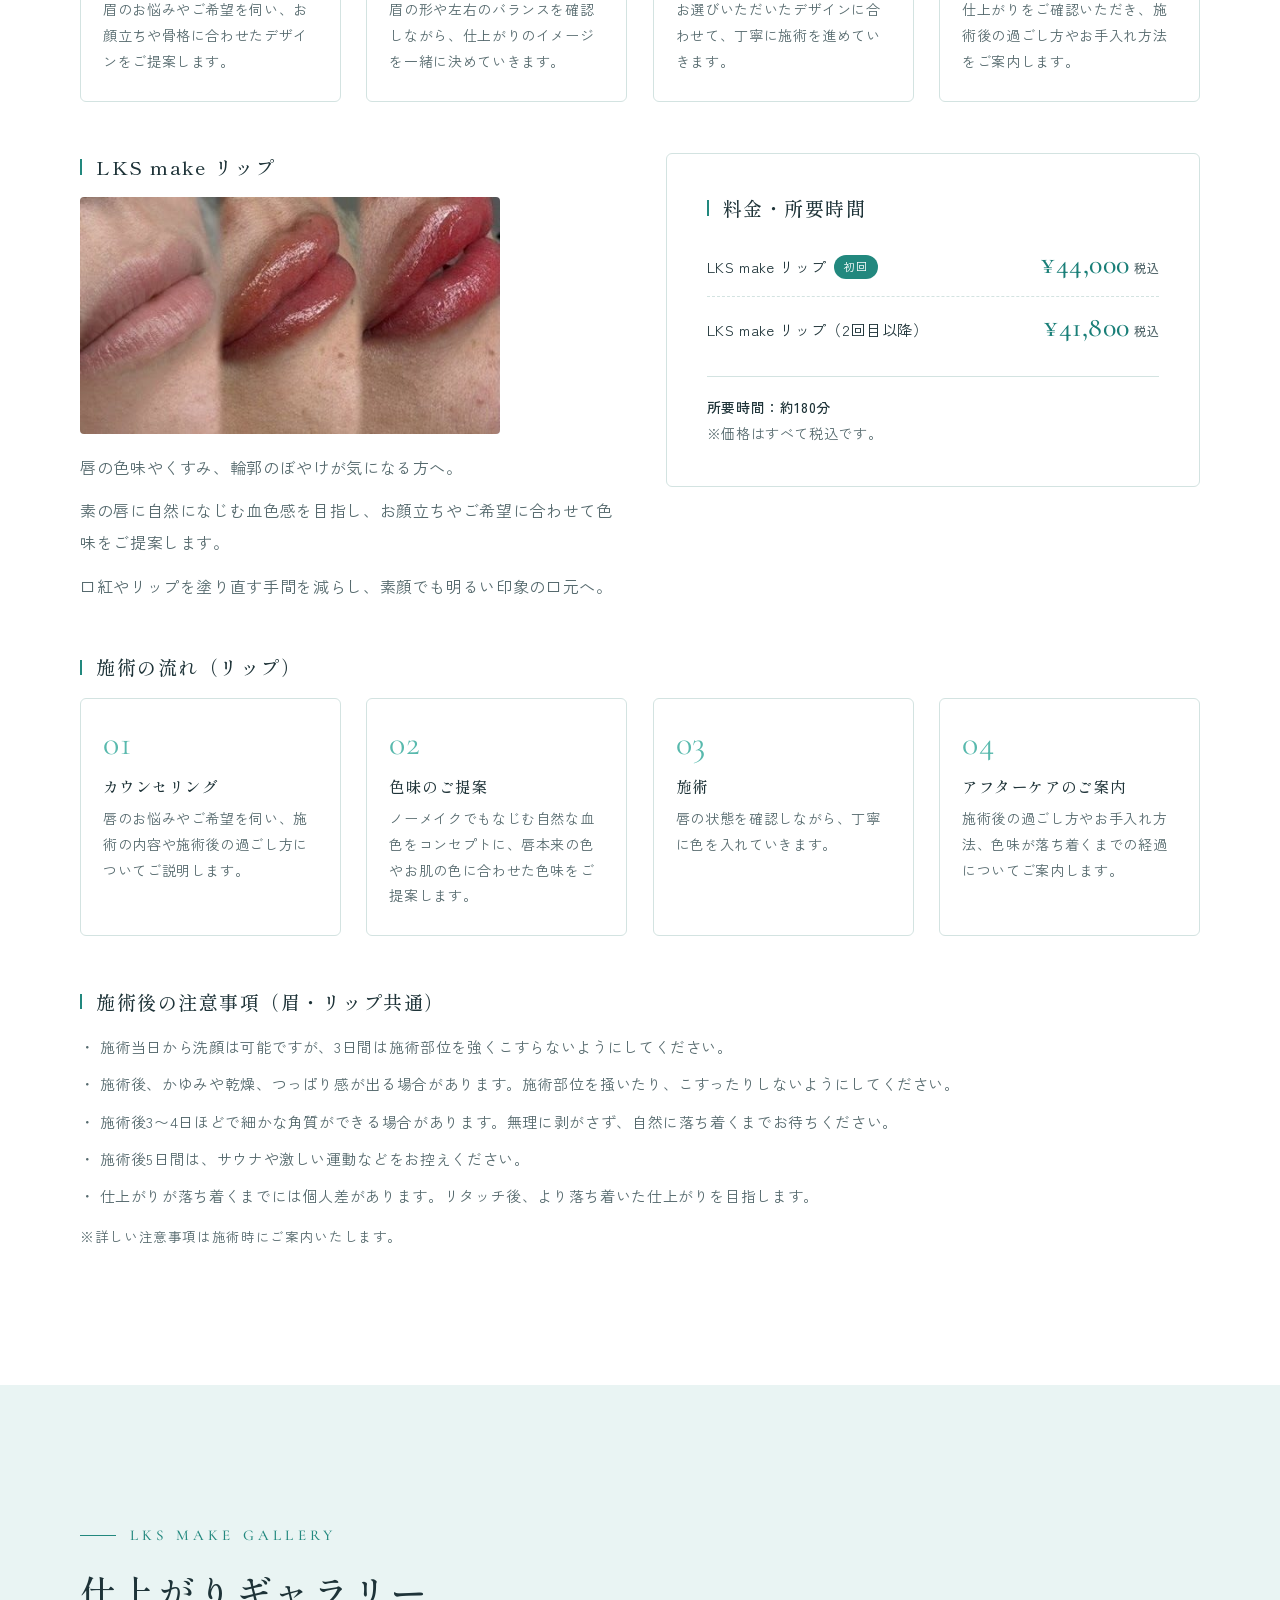
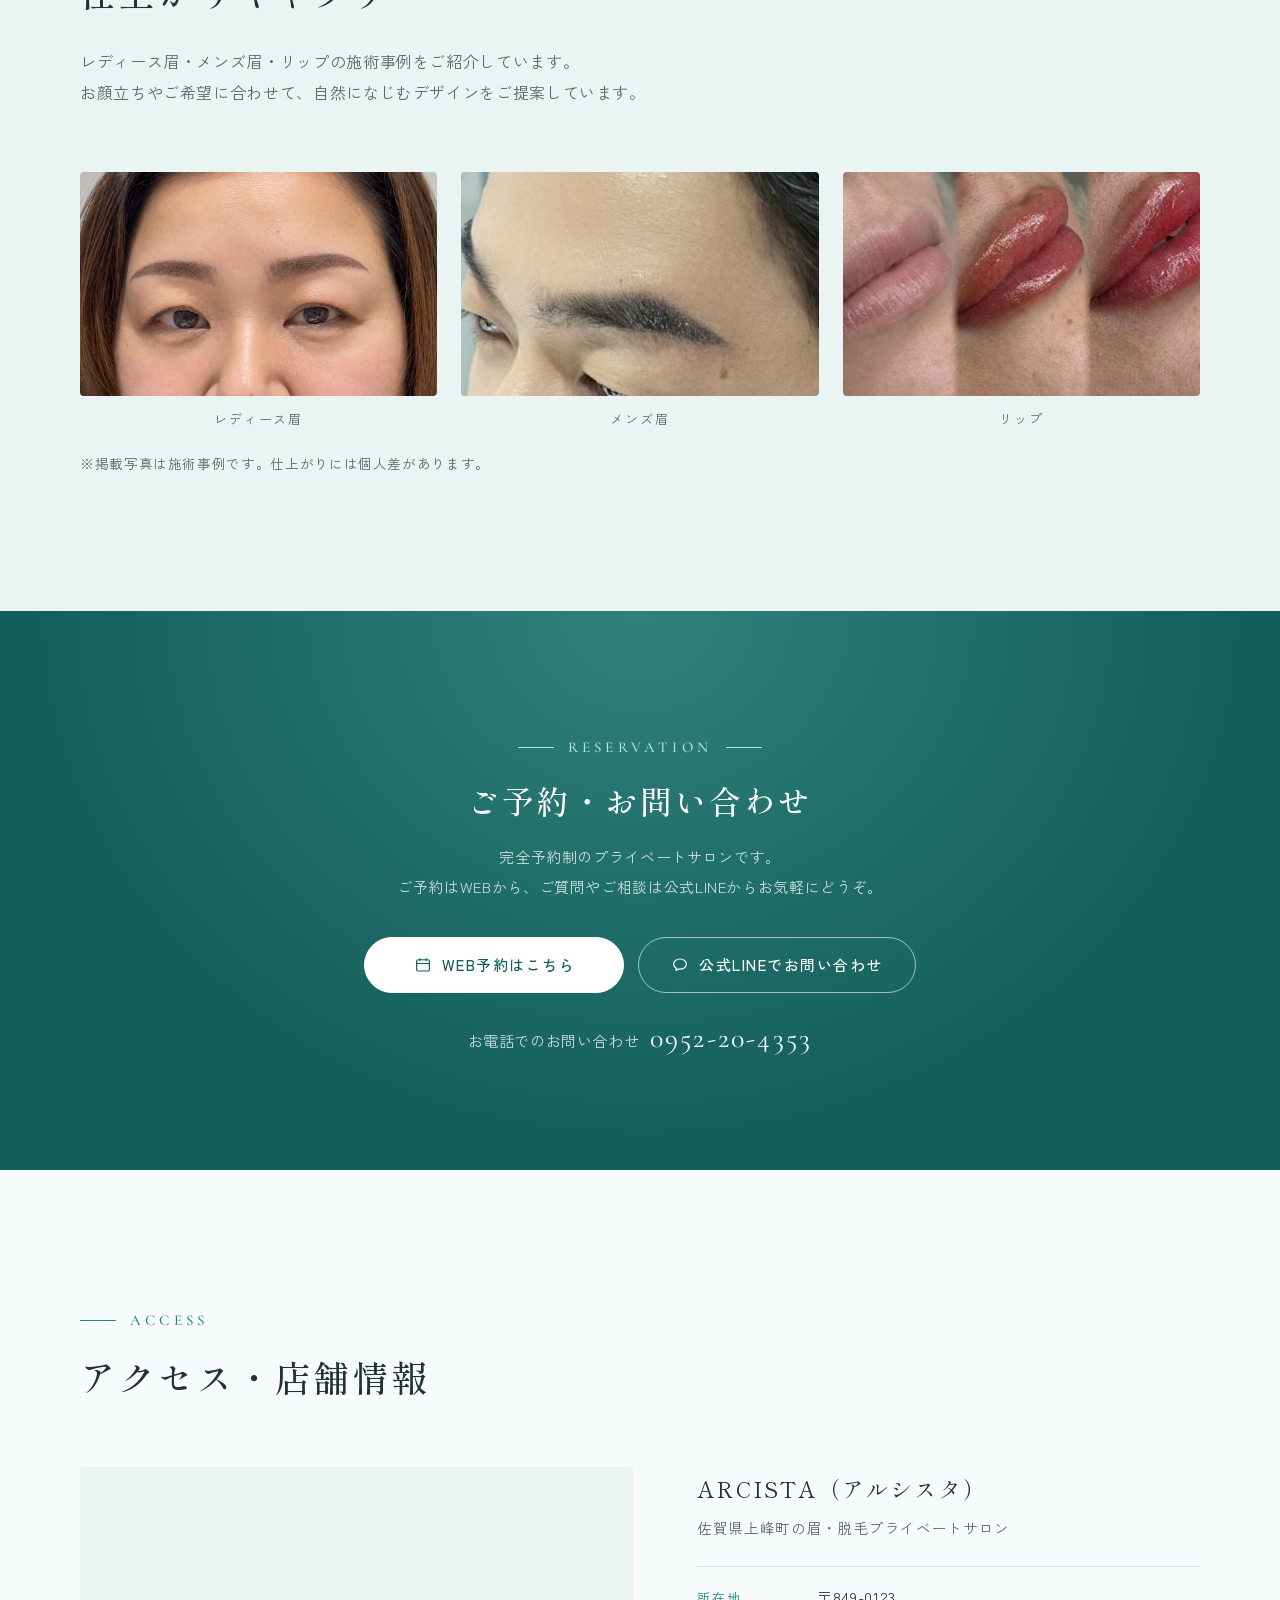
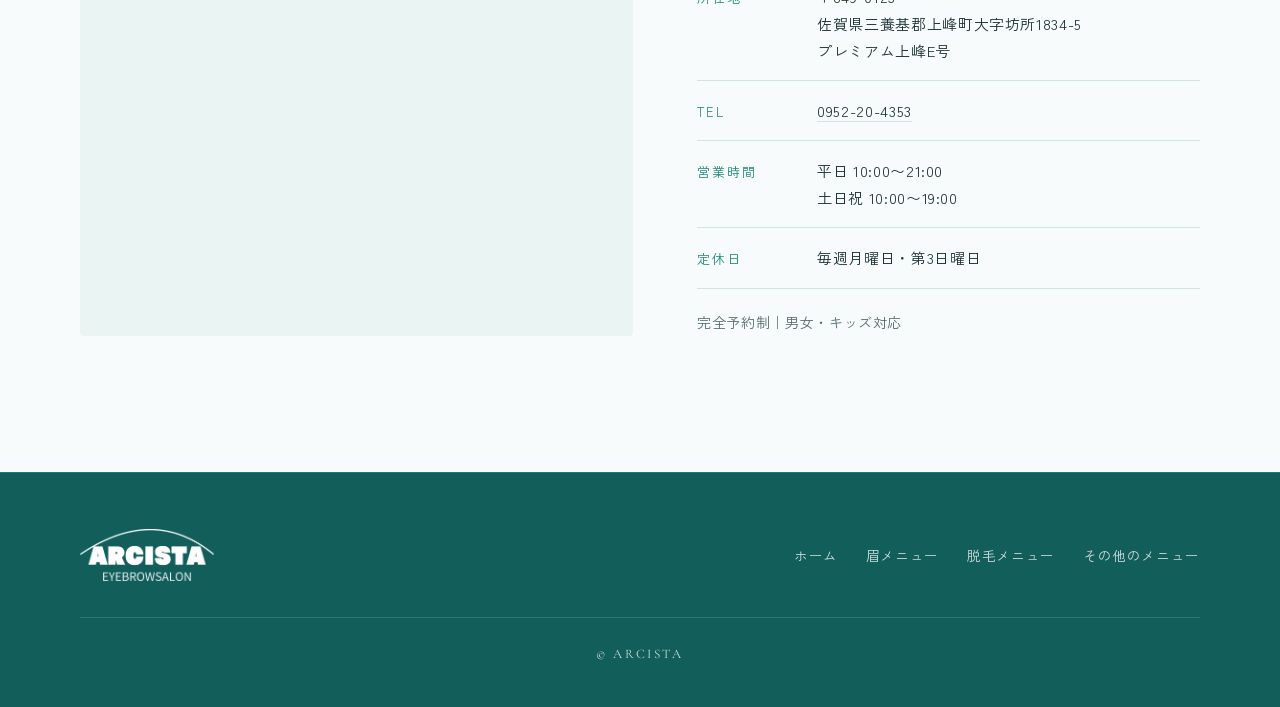
==== commit 03af2351: "Rewrite the LKS make lip flow as four steps Co-Authored-By: Claude Fable 5.2 <noreply@anthropic.com>" ====
--- a/eyebrow.html
+++ b/eyebrow.html
@@ -198,12 +198,11 @@
       </div>
       <div class="detail detail--full reveal">
         <h3>施術の流れ（リップ）</h3>
-      <ol class="steps steps--5">
-        <li><h4>問診・カウンセリング</h4><p>問診票にご記入いただき、唇のお悩みやご希望、お肌の状態を伺います。施術の注意事項やアフターケアについてもご説明します。</p></li>
-        <li><h4>デザイン・色味の確認</h4><p>唇の輪郭や左右のバランスを整え、お肌の色に合わせた色味を選びます。鏡で確認しながら、仕上がりのイメージを一緒に決めていきます。</p></li>
-        <li><h4>施術</h4><p>お決めいただいたデザイン・色味に合わせて、状態を確認しながら丁寧に施術を進めていきます。</p></li>
-        <li><h4>仕上がりの最終確認</h4><p>鏡で色味や形をご確認いただき、気になる部分があれば調整します。</p></li>
-        <li><h4>アフターケアのご説明</h4><p>施術後の過ごし方やお手入れ方法、色味が落ち着くまでの経過についてご案内します。</p></li>
+      <ol class="steps">
+        <li><h4>カウンセリング</h4><p>唇のお悩みやご希望を伺い、施術の内容や施術後の過ごし方についてご説明します。</p></li>
+        <li><h4>色味のご提案</h4><p>ノーメイクでもなじむ自然な血色をコンセプトに、唇本来の色やお肌の色に合わせた色味をご提案します。</p></li>
+        <li><h4>施術</h4><p>唇の状態を確認しながら、丁寧に色を入れていきます。</p></li>
+        <li><h4>アフターケアのご案内</h4><p>施術後の過ごし方やお手入れ方法、色味が落ち着くまでの経過についてご案内します。</p></li>
       </ol>
       </div>
       <div class="detail detail--full reveal">
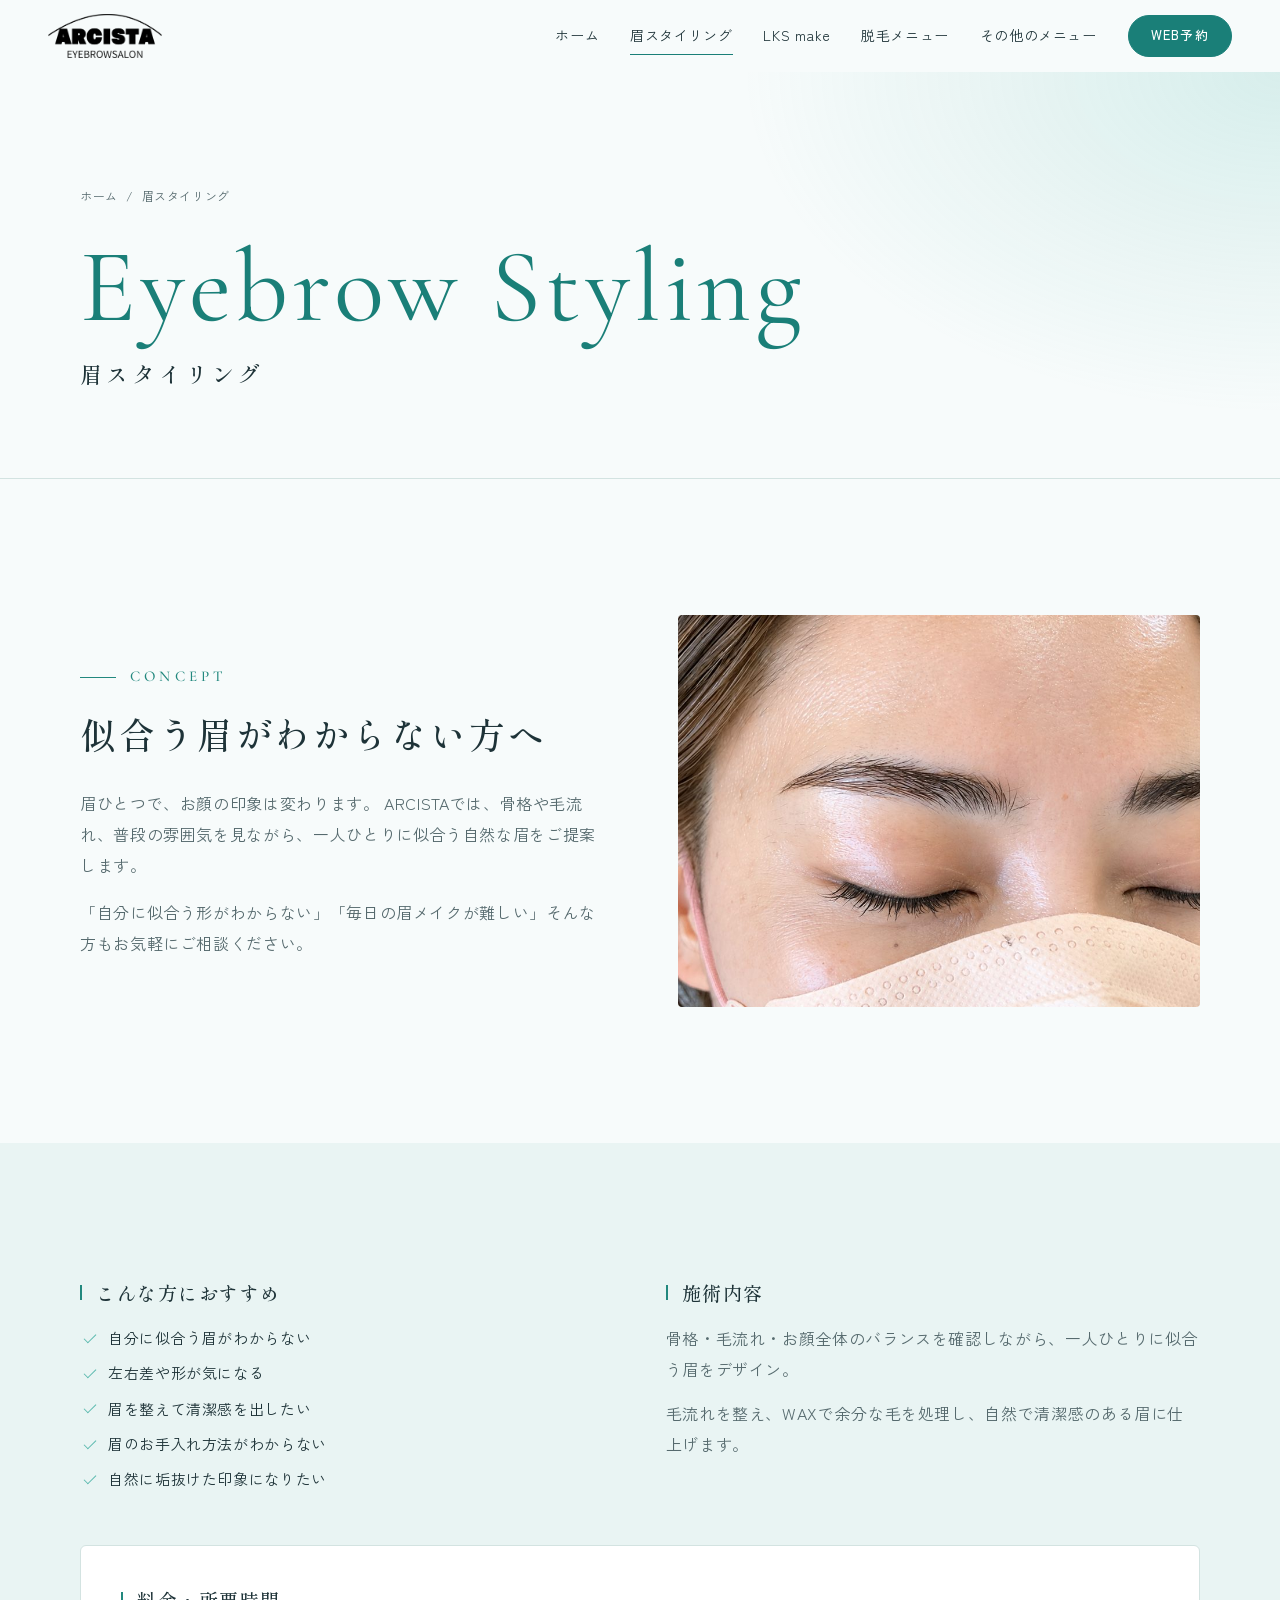
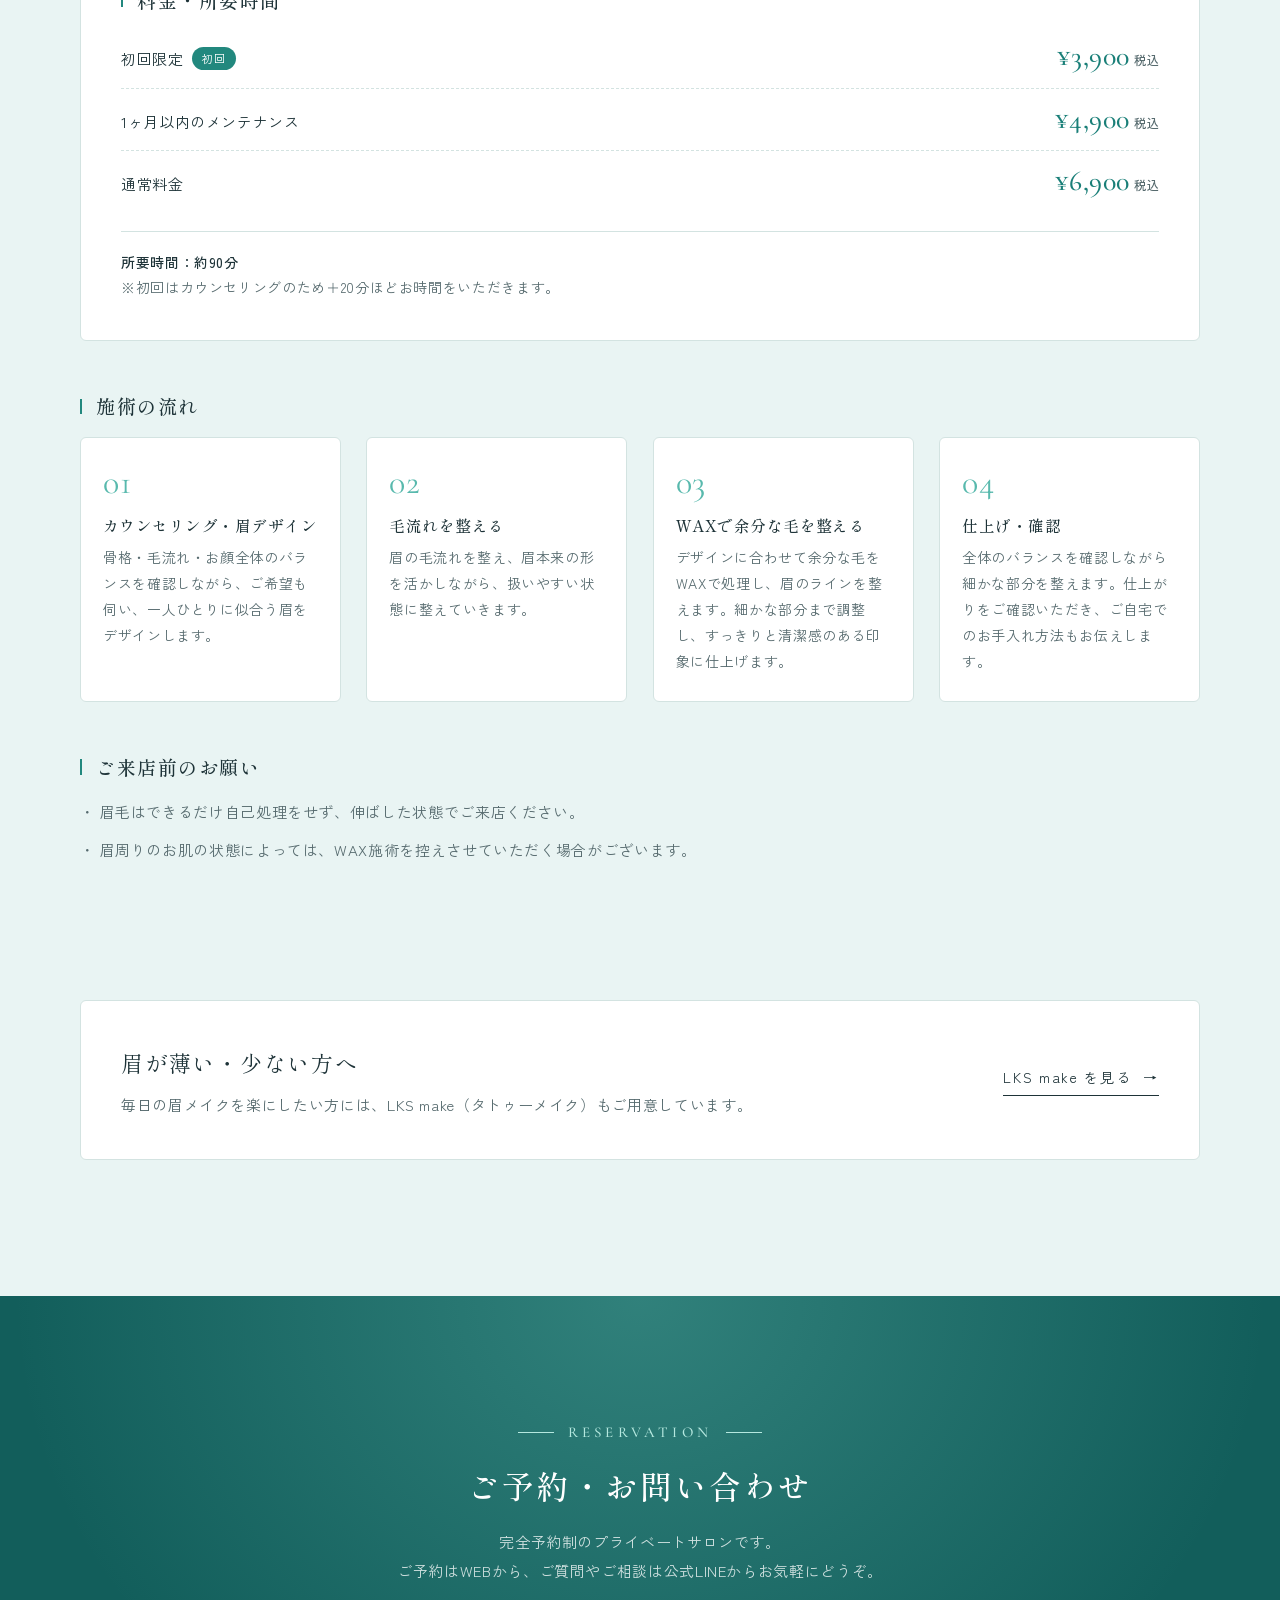
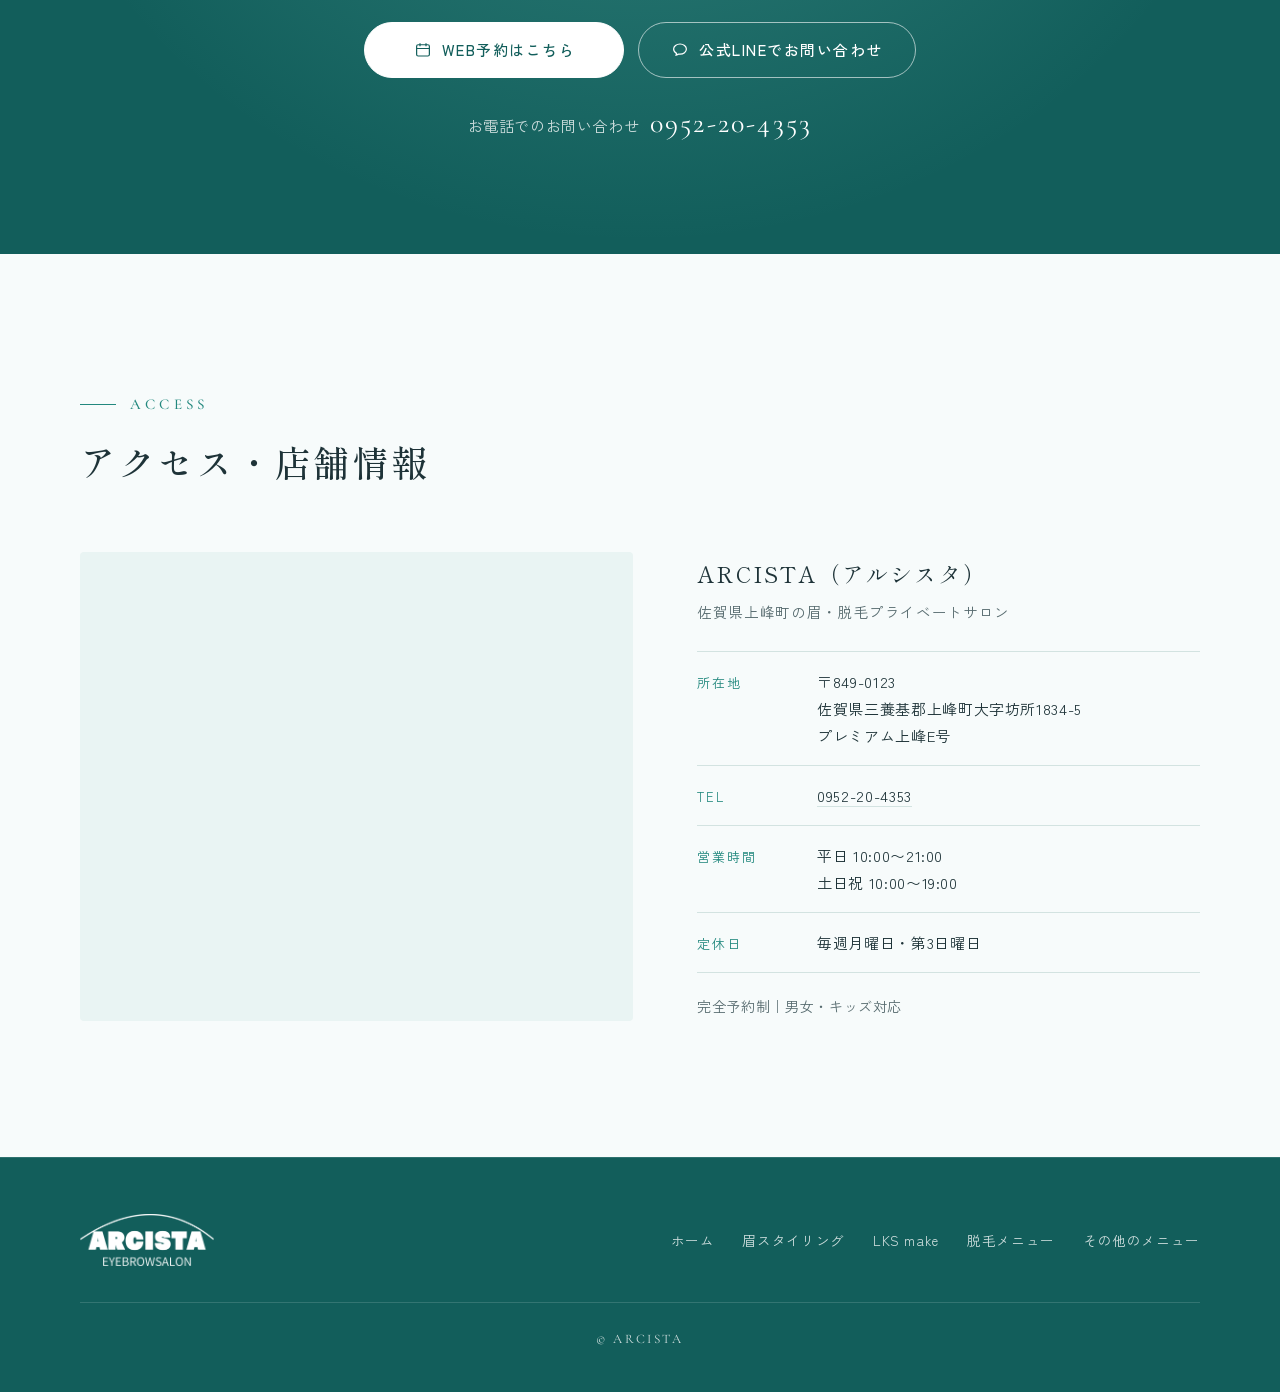
==== commit eb399fb2: "Move LKS make to its own page Split the eyebrow page into an eyebrow styling page and a new LKS make" ====
--- a/eyebrow.html
+++ b/eyebrow.html
@@ -3,12 +3,12 @@
 <head>
 <meta charset="utf-8">
 <meta name="viewport" content="width=device-width, initial-scale=1">
-<title>眉メニュー｜ARCISTA（アルシスタ）佐賀県上峰町の眉毛サロン</title>
-<meta name="description" content="ARCISTAの眉メニュー。骨格や毛流れを見ながらデザインする眉スタイリングと、素顔でも自然になじむLKS makeのご案内です。">
+<title>眉スタイリング｜ARCISTA（アルシスタ）佐賀県上峰町の眉毛サロン</title>
+<meta name="description" content="ARCISTAの眉スタイリング。骨格や毛流れを見ながら眉をデザインし、WAXで余分な毛を整えて、自然で清潔感のある眉に仕上げます。">
 <meta property="og:type" content="website">
 <meta property="og:site_name" content="ARCISTA（アルシスタ）">
-<meta property="og:title" content="眉メニュー｜ARCISTA（アルシスタ）佐賀県上峰町の眉毛サロン">
-<meta property="og:description" content="ARCISTAの眉メニュー。骨格や毛流れを見ながらデザインする眉スタイリングと、素顔でも自然になじむLKS makeのご案内です。">
+<meta property="og:title" content="眉スタイリング｜ARCISTA（アルシスタ）佐賀県上峰町の眉毛サロン">
+<meta property="og:description" content="ARCISTAの眉スタイリング。骨格や毛流れを見ながら眉をデザインし、WAXで余分な毛を整えて、自然で清潔感のある眉に仕上げます。">
 <meta property="og:image" content="images/hero.jpg">
 <meta name="format-detection" content="telephone=no">
 <link rel="icon" href="images/favicon.png">
@@ -29,7 +29,8 @@
     <nav class="nav" id="nav" aria-label="メインメニュー">
       <ul class="nav__list">
         <li><a href="index.html">ホーム</a></li>
-        <li><a href="eyebrow.html" aria-current="page">眉メニュー</a></li>
+        <li><a href="eyebrow.html" aria-current="page">眉スタイリング</a></li>
+        <li><a href="lks.html">LKS make</a></li>
         <li><a href="hair-removal.html">脱毛メニュー</a></li>
         <li><a href="other.html">その他のメニュー</a></li>
       </ul>
@@ -41,51 +42,28 @@
 <main id="main">
 <section class="page-hero">
   <div class="wrap">
-    <p class="crumbs"><a href="index.html">ホーム</a><span>/</span>眉メニュー</p>
-    <p class="page-hero__en" aria-hidden="true">Eyebrow</p>
-    <h1 class="page-hero__title">眉メニュー</h1>
+    <p class="crumbs"><a href="index.html">ホーム</a><span>/</span>眉スタイリング</p>
+    <p class="page-hero__en" aria-hidden="true">Eyebrow Styling</p>
+    <h1 class="page-hero__title">眉スタイリング</h1>
   </div>
 </section>
 
 <section class="section" aria-labelledby="brow-intro">
-  <div class="wrap wrap--narrow reveal">
-    <p class="label">Concept</p>
-    <h2 class="heading" id="brow-intro">似合う眉がわからない方へ</h2>
-    <p class="lead">眉ひとつで、お顔の印象は変わります。 ARCISTAでは、骨格や毛流れ、普段の雰囲気を見ながら、一人ひとりに似合う自然な眉をご提案します。</p>
-    <p class="lead">「自分に似合う形がわからない」「毎日の眉メイクが難しい」そんな方もお気軽にご相談ください。</p>
-  </div>
-</section>
-
-<section class="section section--soft" aria-labelledby="brow-menu">
   <div class="wrap">
-    <div class="section-head reveal">
-      <p class="label">Menu</p>
-      <h2 class="heading" id="brow-menu">眉メニュー</h2>
-    </div>
-    <div class="cards cards--2">
-      <a class="card reveal" href="#styling">
-        <div class="card__media"><img src="images/brow-styling.jpg" alt="眉スタイリングの仕上がり" width="1200" height="674" loading="lazy"></div>
-        <div class="card__body">
-          <h3 class="card__title">眉スタイリング</h3>
-          <p class="card__text">骨格や毛流れを見ながら眉をデザイン。毛流れを整え、WAXで余分な毛を整えて、自然で清潔感のある眉へ。</p>
-          <span class="text-link">詳しく見る</span>
-        </div>
-      </a>
-      <a class="card reveal" href="#lks">
-        <div class="card__media"><img src="images/brow-lks.jpg" alt="LKS makeの仕上がり" width="1200" height="674" loading="lazy"></div>
-        <div class="card__body">
-          <h3 class="card__title">LKS make</h3>
-          <p class="card__text">眉が薄い・少ない、毎日の眉メイクを楽にしたい方へ。素顔でも自然になじむ、長持ちする眉を目指します。</p>
-          <span class="text-link">詳しく見る</span>
-        </div>
-      </a>
+    <div class="split">
+      <div class="reveal">
+        <p class="label">Concept</p>
+        <h2 class="heading" id="brow-intro">似合う眉がわからない方へ</h2>
+        <p class="lead">眉ひとつで、お顔の印象は変わります。 ARCISTAでは、骨格や毛流れ、普段の雰囲気を見ながら、一人ひとりに似合う自然な眉をご提案します。</p>
+        <p class="lead">「自分に似合う形がわからない」「毎日の眉メイクが難しい」そんな方もお気軽にご相談ください。</p>
+      </div>
+      <div class="split__media frame reveal"><img src="images/brow-styling.jpg" alt="眉スタイリングの仕上がり" width="1200" height="674"></div>
     </div>
   </div>
 </section>
 
-<section class="section menu-block" id="styling" aria-labelledby="styling-title">
+<section class="section section--soft menu-block" id="styling" aria-label="眉スタイリングの詳細">
   <div class="wrap">
-    <div class="menu-title reveal"><h2 id="styling-title">眉スタイリング</h2><p>Eyebrow Styling</p></div>
     <div class="detail-grid">
       <div class="detail reveal">
         <h3>こんな方におすすめ</h3>
@@ -133,106 +111,15 @@
   </div>
 </section>
 
-<section class="section section--surface menu-block" id="lks" aria-labelledby="lks-title">
+<section class="section section--tight-top" style="background:var(--bg-soft)" aria-label="LKS makeのご案内">
   <div class="wrap">
-    <div class="menu-title reveal"><h2 id="lks-title">LKS make</h2><p>Long Keep Skin make</p></div>
-    <div class="detail-grid">
-      <div class="detail reveal">
-        <h3>こんな方におすすめ</h3>
-        <ul class="checks">
-          <li>眉が薄い、少ないことが気になる方</li>
-          <li>年齢とともに眉が薄くなってきた方</li>
-          <li>毎日の眉メイクを楽にしたい方</li>
-          <li>左右の眉のバランスが気になる方</li>
-          <li>すっぴんでも自然な眉で過ごしたい方</li>
-        </ul>
+    <a class="banner reveal" href="lks.html">
+      <div>
+        <p class="banner__title">眉が薄い・少ない方へ</p>
+        <p class="banner__text">毎日の眉メイクを楽にしたい方には、LKS make（タトゥーメイク）もご用意しています。</p>
       </div>
-      <div class="detail reveal">
-        <h3>LKS makeの特徴</h3>
-        <p>LKS make（Long Keep Skin make）は、眉の薄さや形のお悩みに寄り添い、素顔にも自然になじむ眉を目指す施術です。</p>
-        <p>毎日の眉メイクの負担を減らし、汗や水で落ちにくい眉を長期間楽しめることが特徴です。</p>
-        <p>お顔立ちやご希望に合わせて、一人ひとりに似合う自然なデザインをご提案します。</p>
-      </div>
-      <div class="detail reveal">
-        <h3>LKS make 眉</h3>
-        <p>自然な濃淡とグラデーションで、自眉になじむナチュラルな仕上がりに。</p>
-        <p>骨格やお顔立ち、自眉の状態に合わせて、一人ひとりに似合う眉をデザインします。</p>
-        <p>メイクをしたような柔らかな印象から、男性にもなじむ自然で清潔感のある眉まで。</p>
-        <p>男女問わず、ご希望の雰囲気に合わせた眉デザインをご提案します。</p>
-      </div>
-      <div class="detail reveal">
-        <div class="price-card">
-          <h3>料金・所要時間</h3>
-          <dl class="prices">
-            <div><dt>LKS make 眉<span class="badge">初回</span></dt><dd>¥38,500<small>税込</small></dd></div>
-            <div><dt>LKS make 眉（2回目以降）</dt><dd>¥36,300<small>税込</small></dd></div>
-          </dl>
-          <p class="price-meta"><strong>所要時間：約180分</strong><br>※初回はカウンセリングのため、＋20分ほどお時間をいただきます。<br>※価格はすべて税込です。</p>
-        </div>
-      </div>
-      <div class="detail detail--full reveal">
-        <h3>施術の流れ（眉）</h3>
-      <ol class="steps">
-        <li><h4>カウンセリング</h4><p>眉のお悩みやご希望を伺い、お顔立ちや骨格に合わせたデザインをご提案します。</p></li>
-        <li><h4>眉デザイン・確認</h4><p>眉の形や左右のバランスを確認しながら、仕上がりのイメージを一緒に決めていきます。</p></li>
-        <li><h4>施術</h4><p>お選びいただいたデザインに合わせて、丁寧に施術を進めていきます。</p></li>
-        <li><h4>仕上がり確認・アフターケア</h4><p>仕上がりをご確認いただき、施術後の過ごし方やお手入れ方法をご案内します。</p></li>
-      </ol>
-      </div>
-      <div class="detail reveal" id="lip">
-        <h3>LKS make リップ</h3>
-        <div class="frame lip-photo"><img src="images/gallery-lip.jpg" alt="LKS make リップの施術事例" width="480" height="270" loading="lazy"></div>
-        <p>唇の色味やくすみ、輪郭のぼやけが気になる方へ。</p>
-        <p>素の唇に自然になじむ血色感を目指し、お顔立ちやご希望に合わせて色味をご提案します。</p>
-        <p>口紅やリップを塗り直す手間を減らし、素顔でも明るい印象の口元へ。</p>
-      </div>
-      <div class="detail reveal">
-        <div class="price-card">
-          <h3>料金・所要時間</h3>
-          <dl class="prices">
-            <div><dt>LKS make リップ<span class="badge">初回</span></dt><dd>¥44,000<small>税込</small></dd></div>
-            <div><dt>LKS make リップ（2回目以降）</dt><dd>¥41,800<small>税込</small></dd></div>
-          </dl>
-          <p class="price-meta"><strong>所要時間：約180分</strong><br>※価格はすべて税込です。</p>
-        </div>
-      </div>
-      <div class="detail detail--full reveal">
-        <h3>施術の流れ（リップ）</h3>
-      <ol class="steps">
-        <li><h4>カウンセリング</h4><p>唇のお悩みやご希望を伺い、施術の内容や施術後の過ごし方についてご説明します。</p></li>
-        <li><h4>色味のご提案</h4><p>ノーメイクでもなじむ自然な血色をコンセプトに、唇本来の色やお肌の色に合わせた色味をご提案します。</p></li>
-        <li><h4>施術</h4><p>唇の状態を確認しながら、丁寧に色を入れていきます。</p></li>
-        <li><h4>アフターケアのご案内</h4><p>施術後の過ごし方やお手入れ方法、色味が落ち着くまでの経過についてご案内します。</p></li>
-      </ol>
-      </div>
-      <div class="detail detail--full reveal">
-        <h3>施術後の注意事項（眉・リップ共通）</h3>
-        <ul class="note-list">
-          <li>施術当日から洗顔は可能ですが、3日間は施術部位を強くこすらないようにしてください。</li>
-          <li>施術後、かゆみや乾燥、つっぱり感が出る場合があります。施術部位を掻いたり、こすったりしないようにしてください。</li>
-          <li>施術後3〜4日ほどで細かな角質ができる場合があります。無理に剥がさず、自然に落ち着くまでお待ちください。</li>
-          <li>施術後5日間は、サウナや激しい運動などをお控えください。</li>
-          <li>仕上がりが落ち着くまでには個人差があります。リタッチ後、より落ち着いた仕上がりを目指します。</li>
-        </ul>
-        <p class="note" style="margin-top:14px">※詳しい注意事項は施術時にご案内いたします。</p>
-      </div>
-    </div>
-  </div>
-</section>
-
-<section class="section section--soft" aria-labelledby="gallery-title">
-  <div class="wrap">
-    <div class="section-head reveal">
-      <p class="label">LKS make Gallery</p>
-      <h2 class="heading" id="gallery-title">仕上がりギャラリー</h2>
-      <p class="lead">レディース眉・メンズ眉・リップの施術事例をご紹介しています。<br>お顔立ちやご希望に合わせて、自然になじむデザインをご提案しています。</p>
-    </div>
-    <div class="gallery reveal">
-      <figure><div class="frame"><img src="images/gallery-ladies.jpg" alt="レディース眉の施術事例" width="1200" height="675" loading="lazy"></div><figcaption>レディース眉</figcaption></figure>
-      <figure><div class="frame"><img src="images/gallery-mens.jpg" alt="メンズ眉の施術事例" width="480" height="270" loading="lazy"></div><figcaption>メンズ眉</figcaption></figure>
-      <figure><div class="frame"><img src="images/gallery-lip.jpg" alt="リップの施術事例" width="480" height="270" loading="lazy"></div><figcaption>リップ</figcaption></figure>
-    </div>
-    <p class="note reveal" style="margin-top:20px">※掲載写真は施術事例です。仕上がりには個人差があります。</p>
+      <span class="text-link">LKS make を見る</span>
+    </a>
   </div>
 </section>
 
@@ -282,7 +169,8 @@
       <nav aria-label="フッターメニュー">
         <ul>
           <li><a href="index.html">ホーム</a></li>
-          <li><a href="eyebrow.html" aria-current="page">眉メニュー</a></li>
+          <li><a href="eyebrow.html" aria-current="page">眉スタイリング</a></li>
+          <li><a href="lks.html">LKS make</a></li>
           <li><a href="hair-removal.html">脱毛メニュー</a></li>
           <li><a href="other.html">その他のメニュー</a></li>
         </ul>
--- a/css/style.css
+++ b/css/style.css
@@ -245,6 +245,7 @@
 .cards { display: grid; gap: clamp(24px, 3.5vw, 40px); }
 .cards--2 { grid-template-columns: repeat(2, 1fr); }
 .cards--3 { grid-template-columns: repeat(3, 1fr); }
+.cards--4 { grid-template-columns: repeat(4, 1fr); gap: clamp(20px, 2.4vw, 32px); }
 
 .card { display: flex; flex-direction: column; text-decoration: none; }
 .card__media { aspect-ratio: 4 / 3; overflow: hidden; border-radius: 4px; background: var(--bg-soft); }
@@ -435,6 +436,7 @@
 @media (max-width: 960px) {
   .steps { grid-template-columns: repeat(2, 1fr); }
   .cards--3 { grid-template-columns: repeat(2, 1fr); }
+  .cards--4 { grid-template-columns: repeat(2, 1fr); }
   .cards--3.cards--keep { grid-template-columns: repeat(3, 1fr); }
 }
 
@@ -464,7 +466,7 @@
   .hero__caption { display: none; }
   .hero__title { font-size: clamp(24px, 7.2vw, 34px); letter-spacing: 0.06em; }
   .split--reverse > :first-child { order: 0; }
-  .cards--2, .cards--3, .cards--3.cards--keep { grid-template-columns: 1fr; }
+  .cards--2, .cards--3, .cards--4, .cards--3.cards--keep { grid-template-columns: 1fr; }
   .card__media--arch { aspect-ratio: 1; max-width: 420px; width: 100%; margin-inline: auto; }
   .feature { grid-template-columns: 56px 1fr; }
   .info-pair { grid-template-columns: 1fr; }
@@ -510,3 +512,13 @@
 @media (max-width: 820px) { .steps--5 { grid-template-columns: repeat(2, 1fr); } }
 @media (max-width: 520px) { .steps--5 { grid-template-columns: 1fr; } }
 .lip-photo { aspect-ratio: 16 / 9; max-width: 420px; margin-bottom: 18px; }
+
+/* Link banner */
+.banner {
+  display: flex; flex-wrap: wrap; align-items: center; justify-content: space-between; gap: 16px 32px;
+  padding: clamp(24px, 4vw, 40px); background: var(--surface); border: 1px solid var(--line); border-radius: 6px;
+  text-decoration: none;
+}
+.banner__title { font-family: var(--serif); font-size: clamp(18px, 2.2vw, 22px); letter-spacing: 0.08em; }
+.banner__text { margin-top: 6px; color: var(--ink-soft); font-size: 15px; }
+.card__title small { font-size: 0.62em; letter-spacing: 0.04em; white-space: nowrap; }
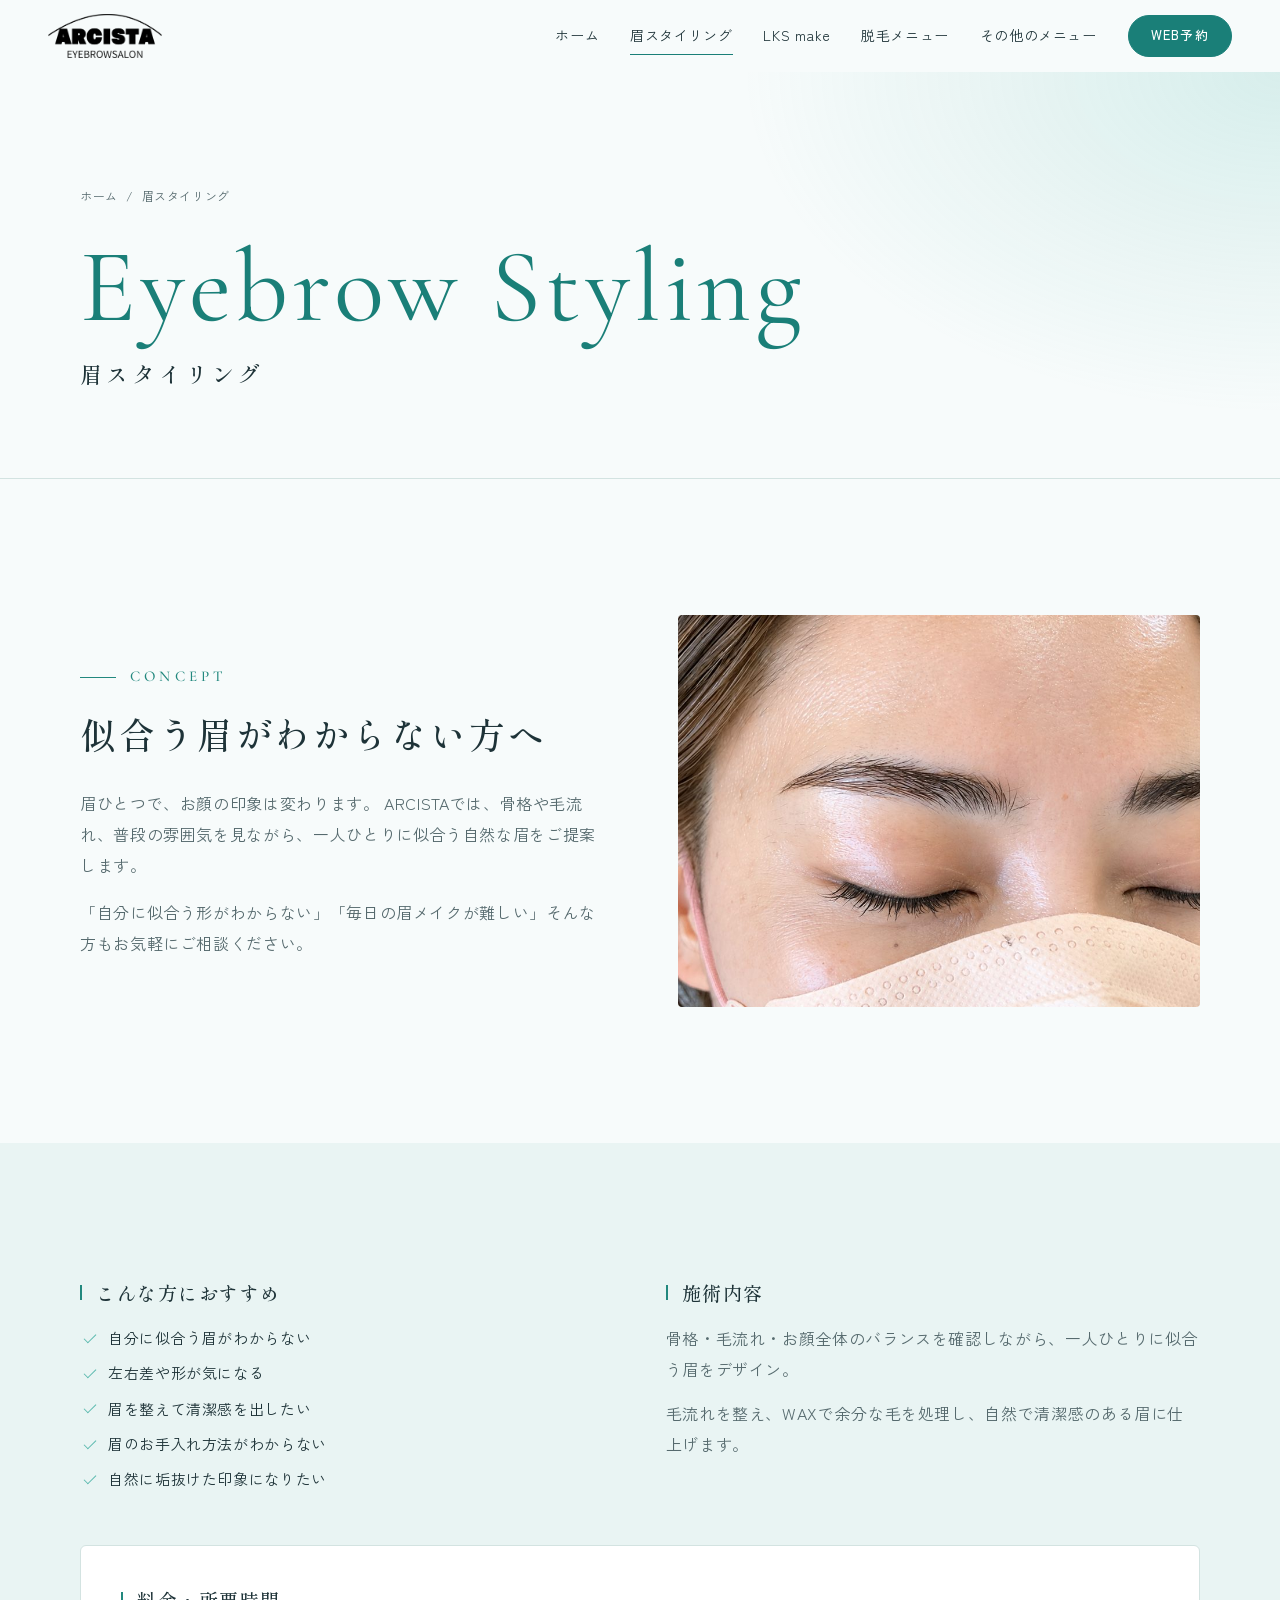
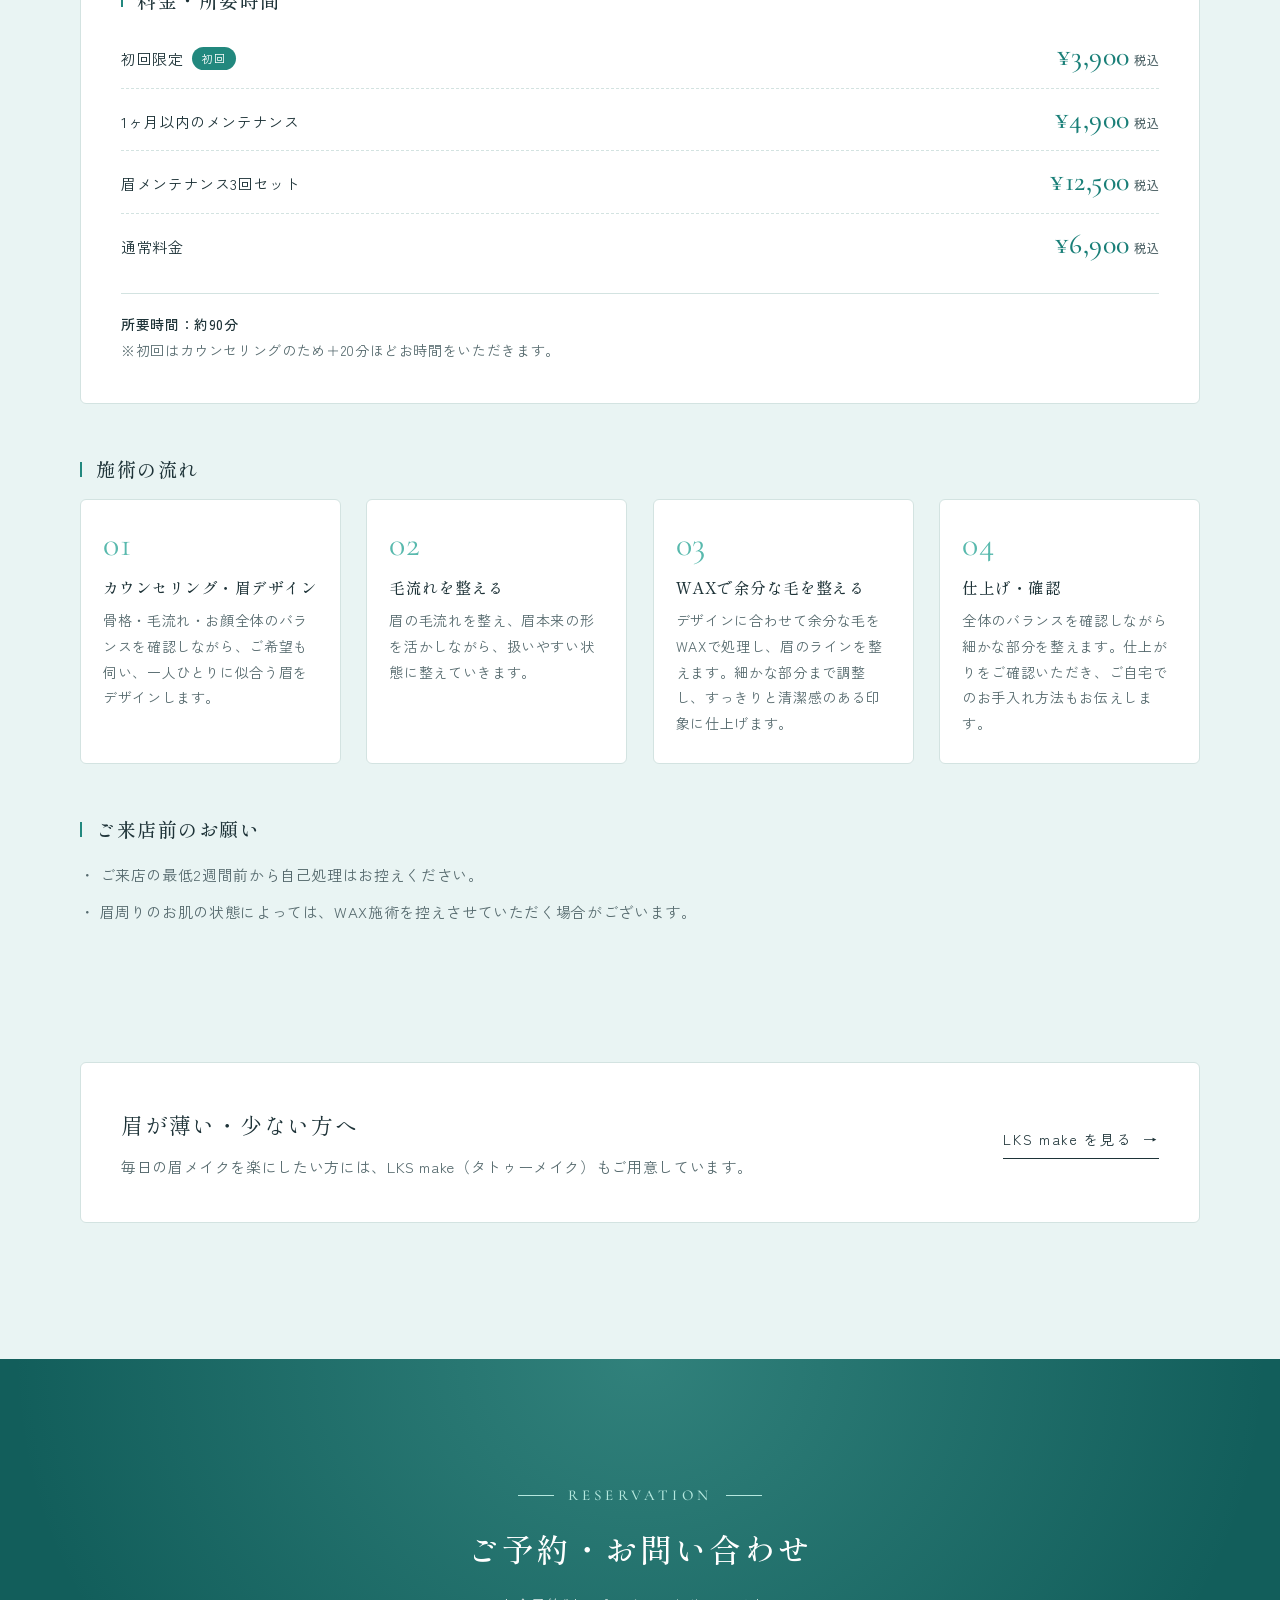
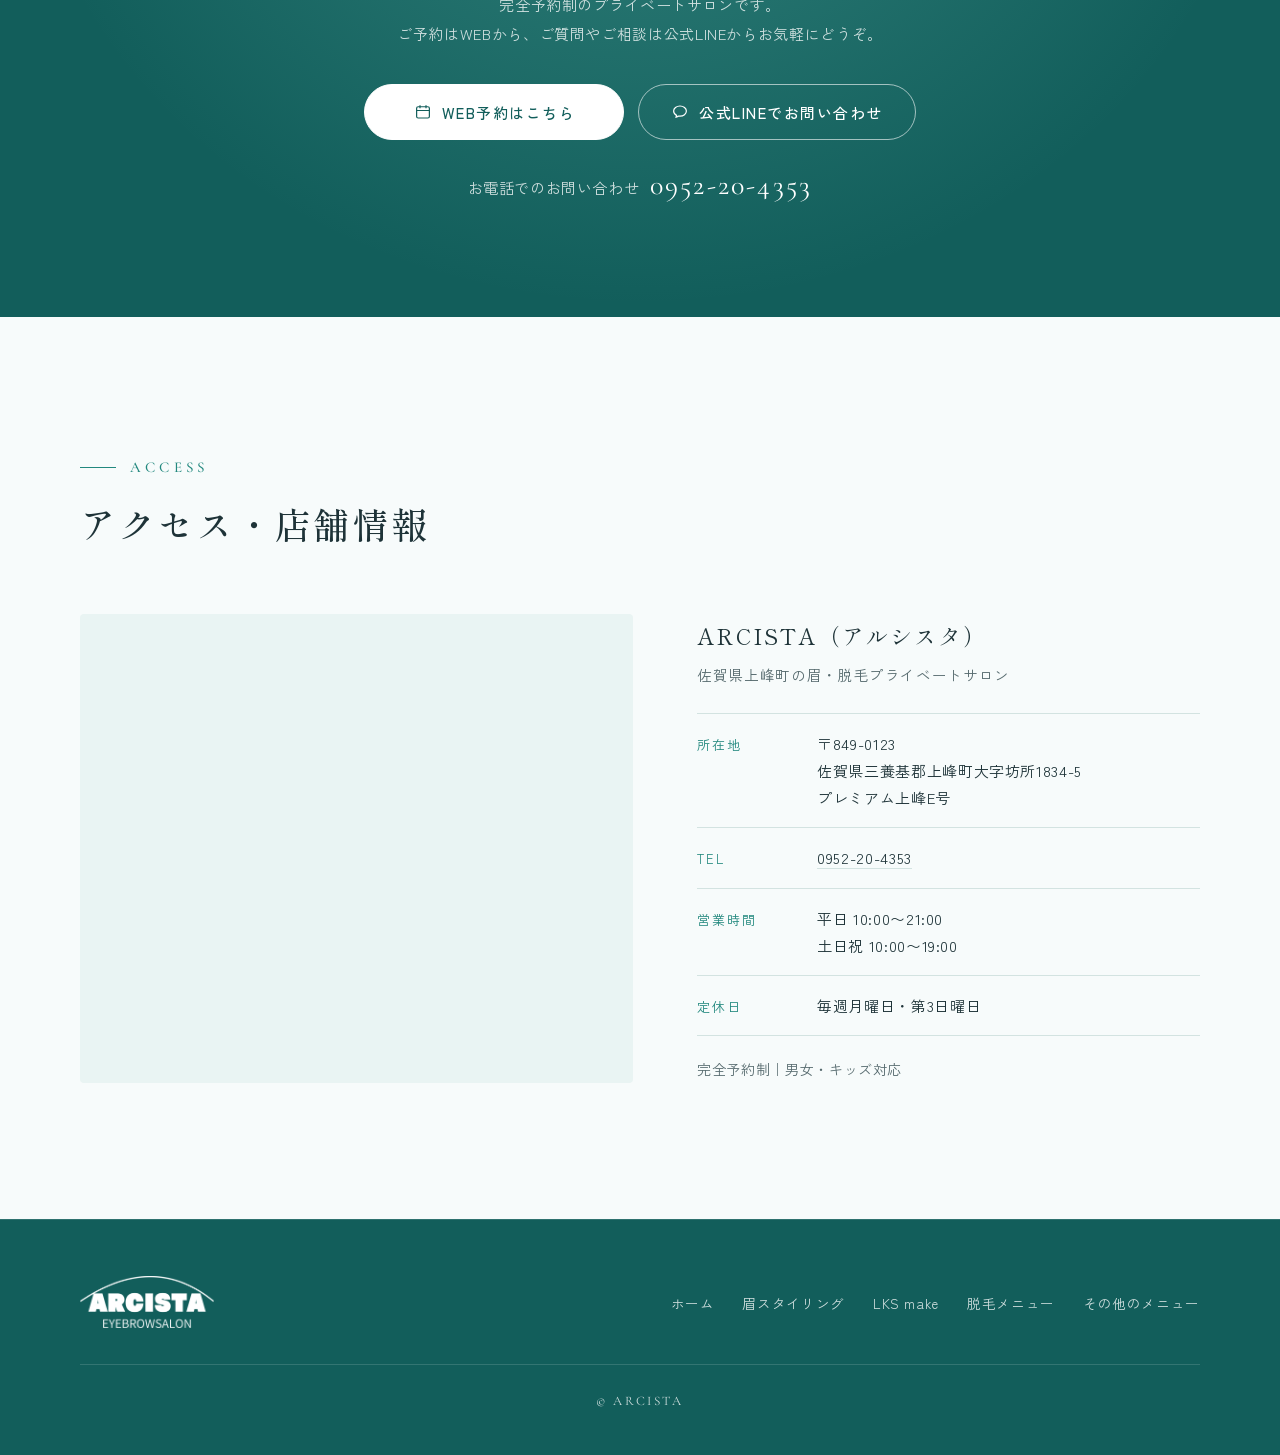
==== commit 4f2a6d92: "Align eyebrow and IPL details with the booking site Co-Authored-By: Claude Fable 5.2 <noreply@anthro" ====
--- a/eyebrow.html
+++ b/eyebrow.html
@@ -86,6 +86,7 @@
           <dl class="prices">
             <div><dt>初回限定<span class="badge">初回</span></dt><dd>¥3,900<small>税込</small></dd></div>
             <div><dt>1ヶ月以内のメンテナンス</dt><dd>¥4,900<small>税込</small></dd></div>
+            <div><dt>眉メンテナンス3回セット</dt><dd>¥12,500<small>税込</small></dd></div>
             <div><dt>通常料金</dt><dd>¥6,900<small>税込</small></dd></div>
           </dl>
           <p class="price-meta"><strong>所要時間：約90分</strong><br>※初回はカウンセリングのため＋20分ほどお時間をいただきます。</p>
@@ -103,7 +104,7 @@
       <div class="detail detail--full reveal">
         <h3>ご来店前のお願い</h3>
         <ul class="note-list">
-          <li>眉毛はできるだけ自己処理をせず、伸ばした状態でご来店ください。</li>
+          <li>ご来店の最低2週間前から自己処理はお控えください。</li>
           <li>眉周りのお肌の状態によっては、WAX施術を控えさせていただく場合がございます。</li>
         </ul>
       </div>
--- a/css/style.css
+++ b/css/style.css
@@ -522,3 +522,13 @@
 .banner__title { font-family: var(--serif); font-size: clamp(18px, 2.2vw, 22px); letter-spacing: 0.08em; }
 .banner__text { margin-top: 6px; color: var(--ink-soft); font-size: 15px; }
 .card__title small { font-size: 0.62em; letter-spacing: 0.04em; white-space: nowrap; }
+.card__links { display: flex; flex-wrap: wrap; gap: 6px 24px; }
+
+/* Part prices */
+.prices dt small { display: block; font-size: 12px; line-height: 1.6; color: var(--ink-soft); margin-top: 2px; }
+.price-more {
+  display: flex; flex-direction: column; align-items: flex-start; justify-content: center; gap: 10px;
+  padding: clamp(24px, 4vw, 40px); border: 1px dashed var(--sage); border-radius: 6px;
+}
+.price-more__title { font-family: var(--serif); font-size: 19px; letter-spacing: 0.08em; }
+.price-more__text { color: var(--ink-soft); font-size: 15px; margin-bottom: 8px; }
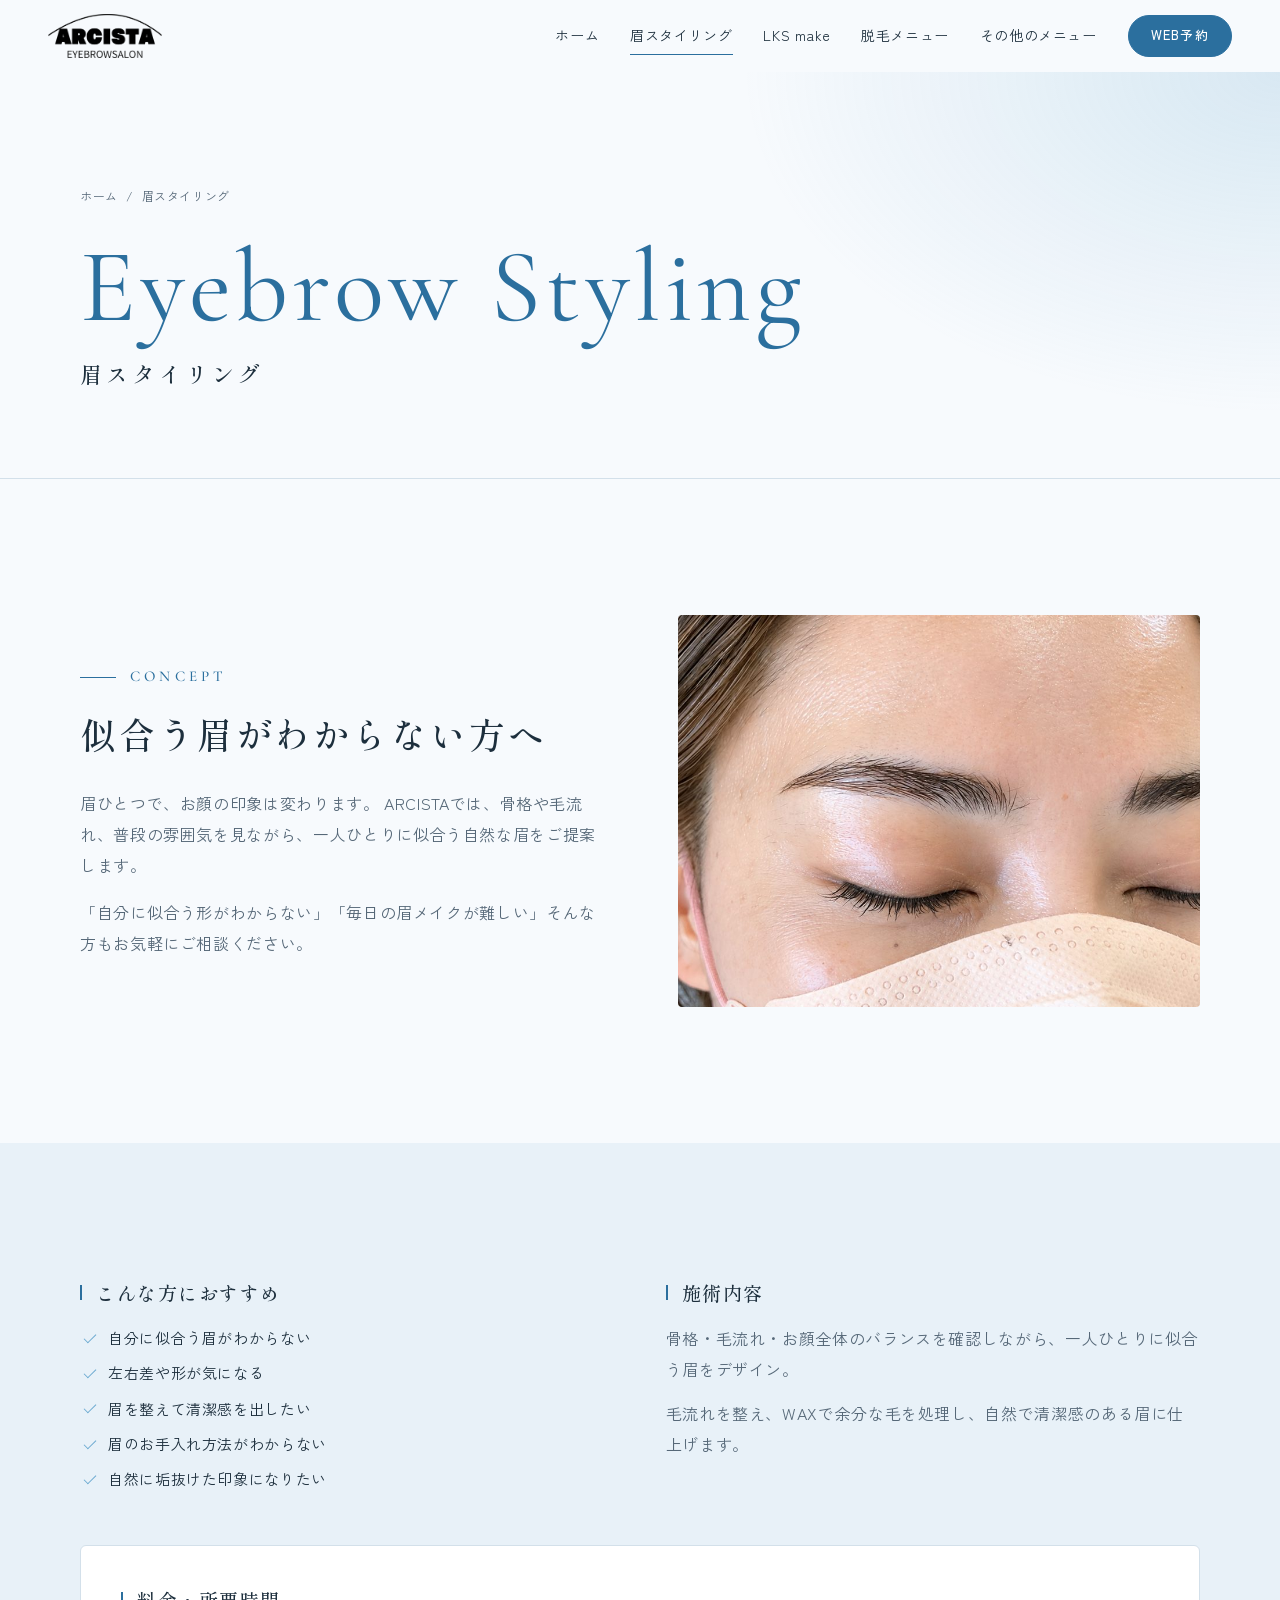
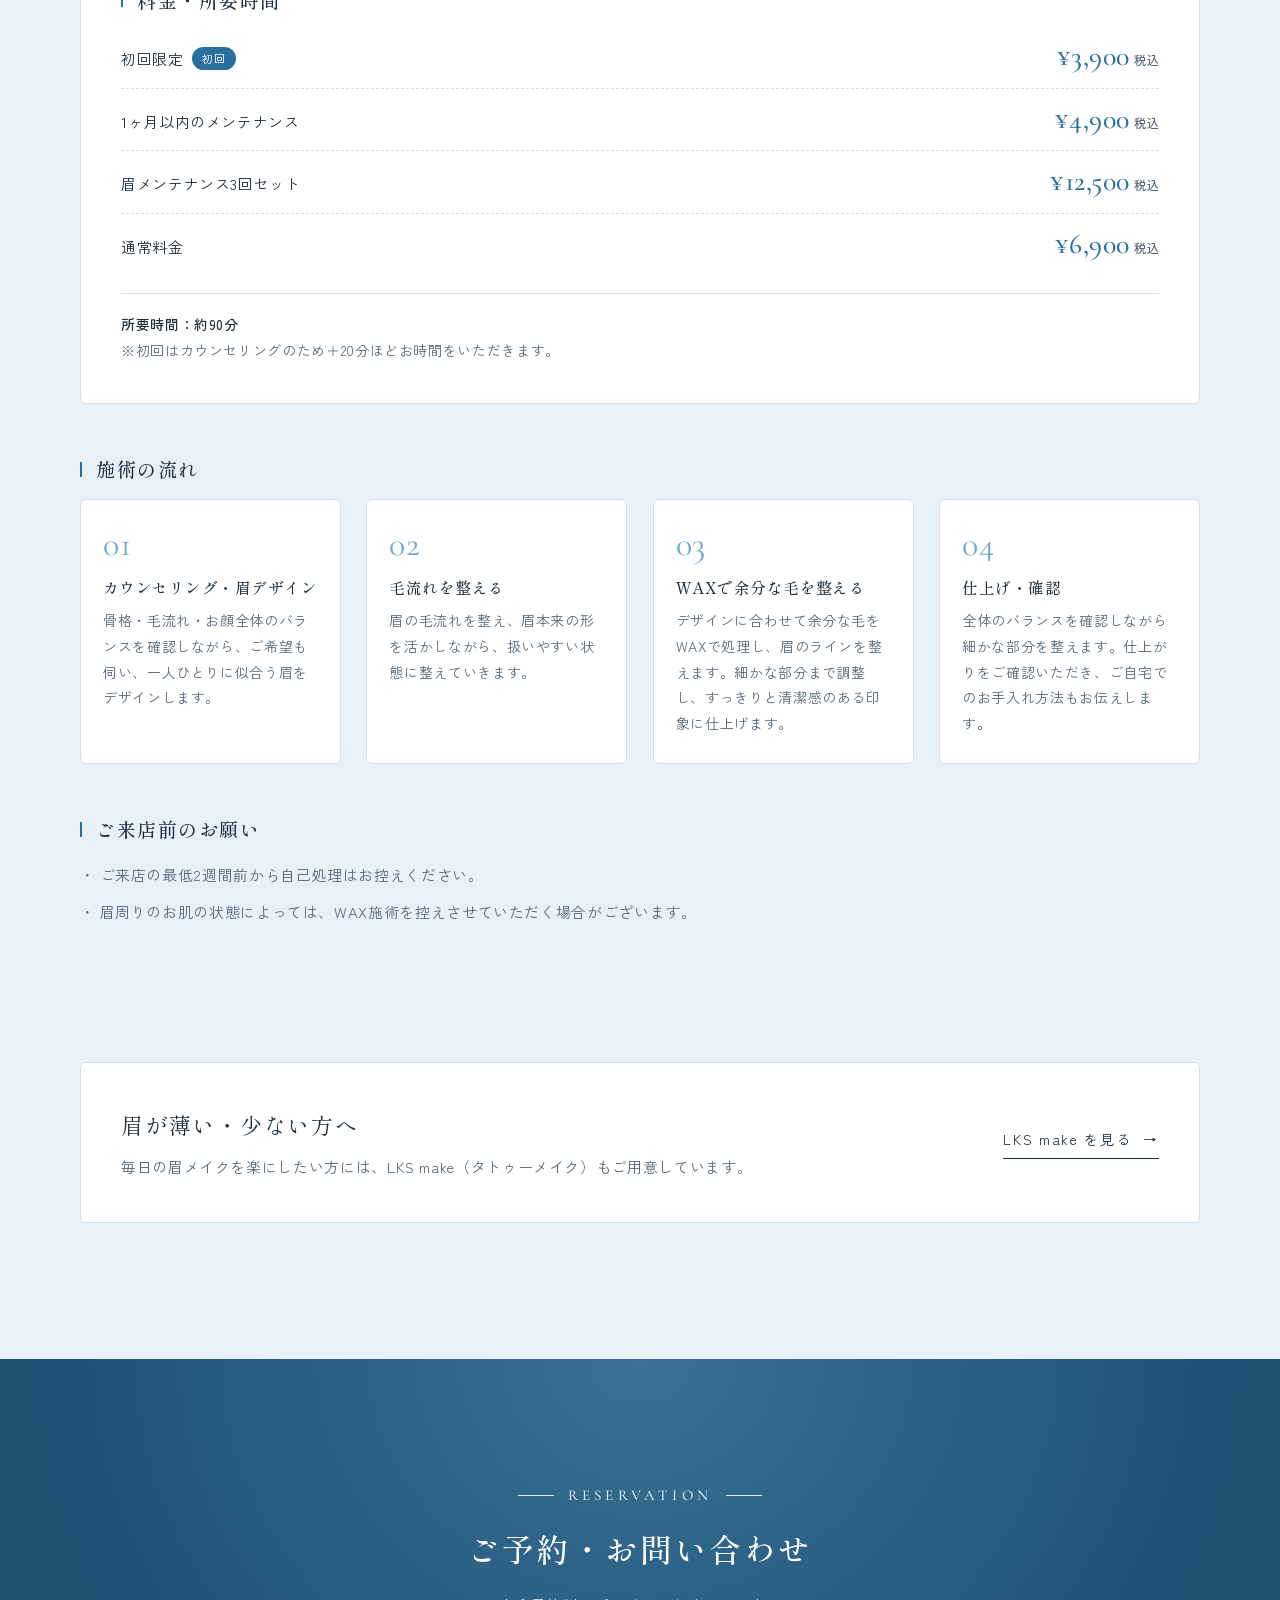
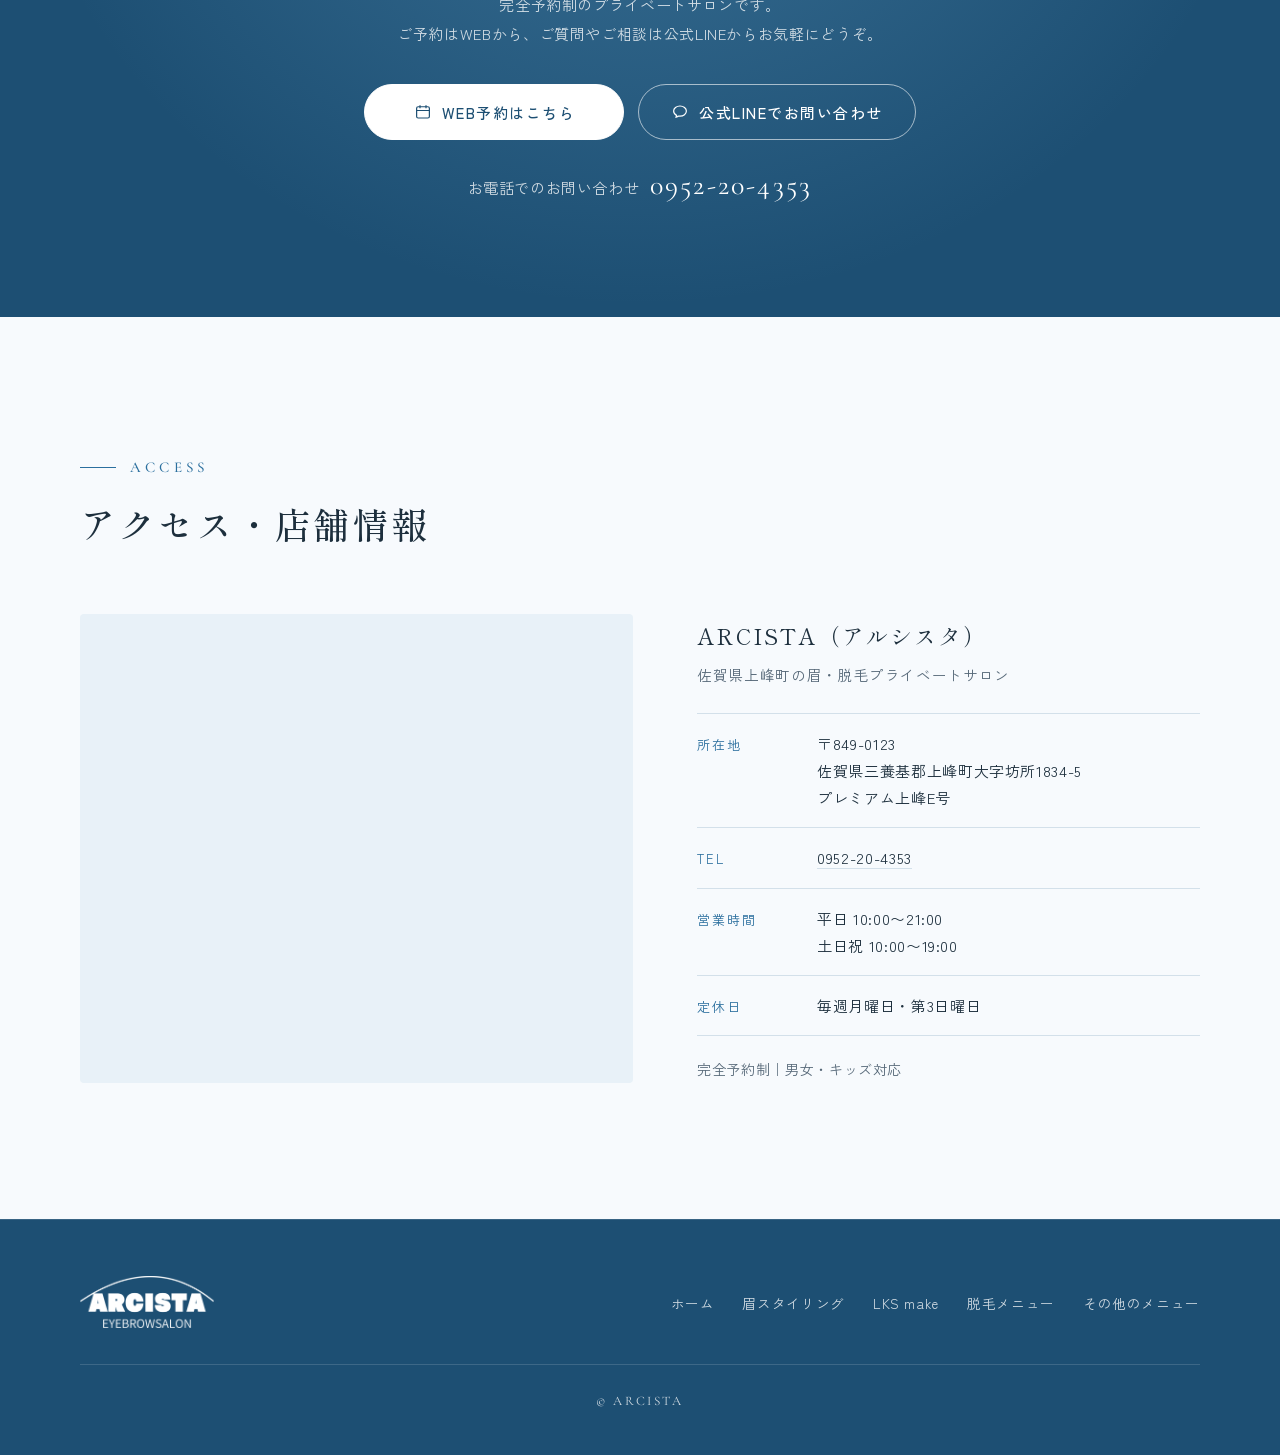
==== commit 9de4de11: "Add Google Analytics tracking to every page Use the same GA4 measurement ID as the previous Google S" ====
--- a/eyebrow.html
+++ b/eyebrow.html
@@ -18,6 +18,14 @@
 <link href="https://fonts.googleapis.com/css2?family=Cormorant+Garamond:wght@400;500&family=Shippori+Mincho:wght@400;500;600&family=Zen+Kaku+Gothic+New:wght@400;500&display=swap" rel="stylesheet">
 <link rel="stylesheet" href="css/style.css">
 <script>document.documentElement.classList.add('js');</script>
+<!-- Google Analytics (GA4) -->
+<script async src="https://www.googletagmanager.com/gtag/js?id=G-04KNGG2RRP"></script>
+<script>
+  window.dataLayer = window.dataLayer || [];
+  function gtag(){dataLayer.push(arguments);}
+  gtag('js', new Date());
+  gtag('config', 'G-04KNGG2RRP');
+</script>
 </head>
 <body>
 <a class="skip" href="#main">本文へスキップ</a>
--- a/css/style.css
+++ b/css/style.css
@@ -3,17 +3,17 @@
    ========================================================== */
 
 :root {
-  --bg: #f7fbfb;
-  --bg-soft: #e9f4f3;
+  --bg: #f7fafd;
+  --bg-soft: #e8f1f8;
   --surface: #ffffff;
-  --ink: #1e3338;
-  --ink-soft: #566a6e;
-  --line: #d3e3e1;
-  --green: #1a7f78;
-  --green-deep: #125e5b;
-  --sage: #58b9ad;
-  --sage-soft: #dbf0ec;
-  --gold: #22887e;
+  --ink: #1d2f3d;
+  --ink-soft: #566878;
+  --line: #d3e0ea;
+  --green: #2b6f9e;
+  --green-deep: #1d4f73;
+  --sage: #6aa9d0;
+  --sage-soft: #dcebf5;
+  --gold: #2b6f9e;
   --line-green: #06c755;
 
   --serif: "Shippori Mincho", "Hiragino Mincho ProN", "Yu Mincho", "YuMincho", serif;
@@ -73,7 +73,7 @@
 .site-header {
   position: sticky; top: 0; z-index: 50;
   height: var(--header-h);
-  background: rgba(247, 251, 251, 0.92);
+  background: color-mix(in srgb, var(--bg) 92%, transparent);
   backdrop-filter: blur(12px);
   -webkit-backdrop-filter: blur(12px);
   border-bottom: 1px solid transparent;
@@ -215,7 +215,7 @@
   padding-block: clamp(56px, 9vw, 112px) clamp(48px, 7vw, 88px);
   border-bottom: 1px solid var(--line);
   background:
-    radial-gradient(60% 120% at 100% 0%, rgba(88, 185, 173, 0.2), transparent 70%),
+    radial-gradient(60% 120% at 100% 0%, color-mix(in srgb, var(--sage) 22%, transparent), transparent 70%),
     var(--bg);
 }
 .page-hero__en {
@@ -381,9 +381,9 @@
 .cta {
   background: var(--green-deep); color: #fff; text-align: center;
   padding-block: clamp(64px, 9vw, 104px);
-  background-image: radial-gradient(70% 140% at 50% 0%, rgba(120, 210, 198, 0.3), transparent 70%);
-}
-.cta .label { justify-content: center; color: #b5e8df; }
+  background-image: radial-gradient(70% 140% at 50% 0%, color-mix(in srgb, var(--sage) 38%, transparent), transparent 70%);
+}
+.cta .label { justify-content: center; color: var(--sage-soft); }
 .cta .label::after { content: ""; width: 36px; height: 1px; background: currentColor; }
 .cta h2 { font-size: clamp(22px, 3.4vw, 32px); }
 .cta p { margin-top: 18px; color: rgba(255, 255, 255, 0.78); font-size: 15px; }
@@ -532,3 +532,16 @@
 }
 .price-more__title { font-family: var(--serif); font-size: 19px; letter-spacing: 0.08em; }
 .price-more__text { color: var(--ink-soft); font-size: 15px; margin-bottom: 8px; }
+
+/* LKS make page: rose accent */
+.page-lks { --gold: #a5565f; --rose: #a5565f; --rose-mid: #d08a92; --bg-soft: #f9eeec; --line: #ead9d6; }
+.page-lks .site-header, .page-lks .cta, .page-lks #access, .page-lks .site-footer { --line: #d3e0ea; }
+.page-lks .page-hero { background: radial-gradient(70% 140% at 100% 0%, color-mix(in srgb, var(--rose-mid) 42%, transparent), transparent 72%), var(--bg); }
+.page-lks .page-hero__en { color: var(--rose); }
+.page-lks .menu-title { border-bottom-color: var(--rose); }
+.page-lks .menu-title h2 { color: var(--rose); }
+.page-lks .checks li::before { border-color: var(--rose); }
+.page-lks .steps li::before { color: var(--rose-mid); }
+.page-lks .prices dd { color: var(--rose); }
+.page-lks .price-card { border-color: var(--rose-mid); }
+.page-lks main .text-link { color: var(--rose); }
